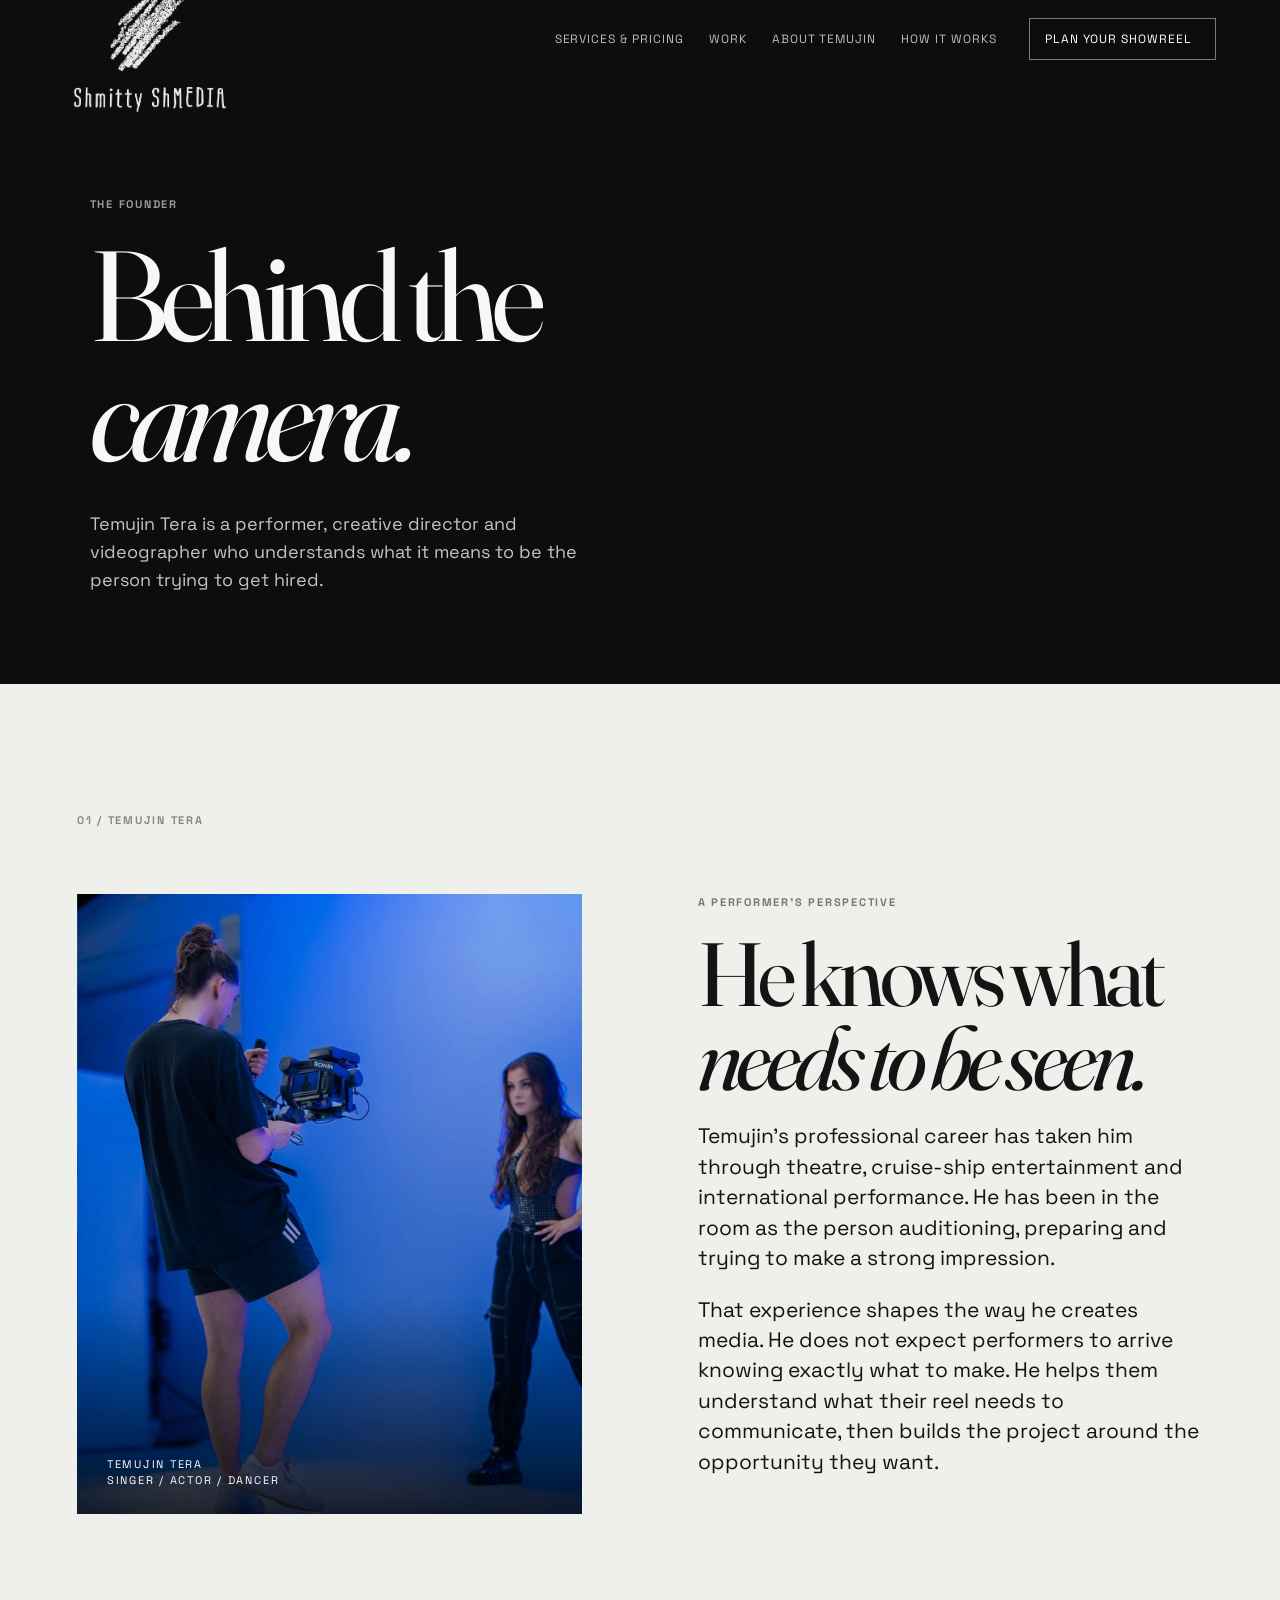
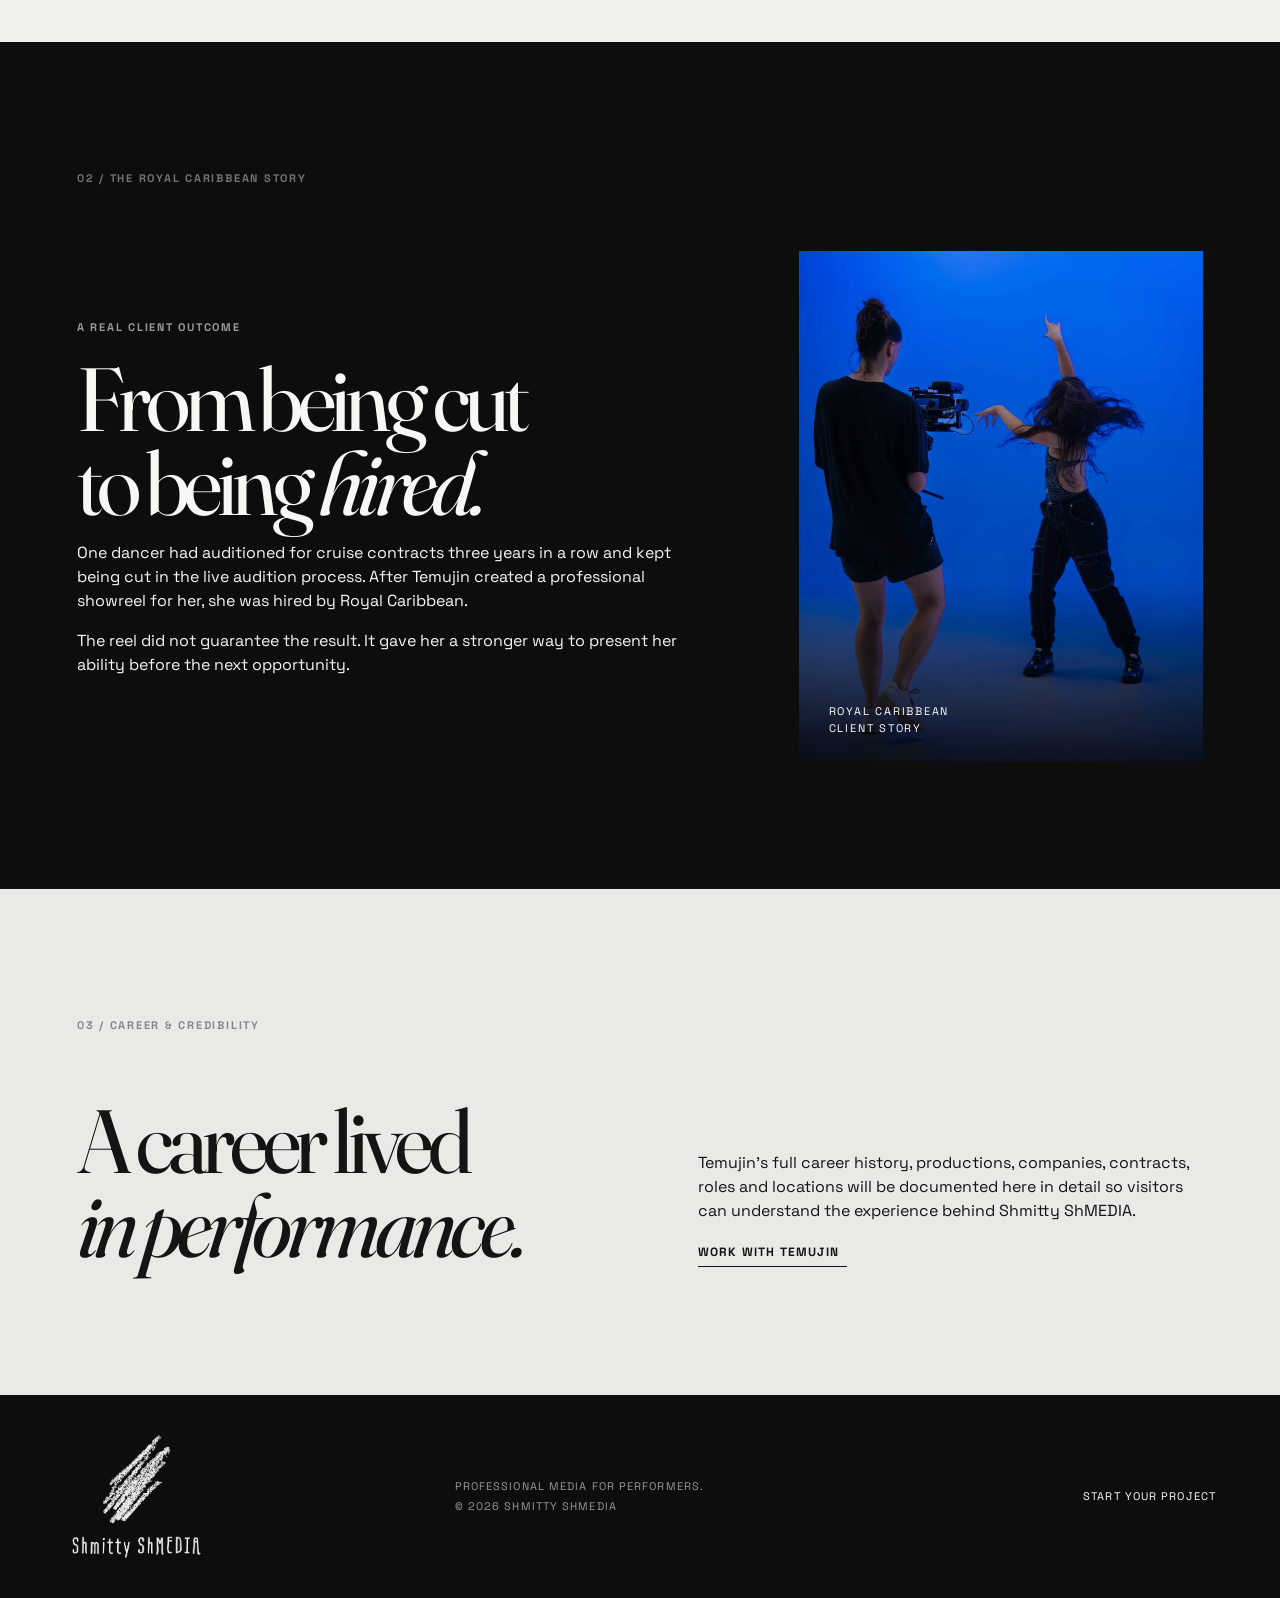
==== about.html @ 37fc0a6b "Add filming imagery and fix full logo" ====
<!doctype html><html lang="en"><head><meta charset="utf-8"><meta name="viewport" content="width=device-width, initial-scale=1"><title>About Temujin — Shmitty ShMEDIA</title><meta name="description" content="Meet Temujin Tera, performer, director and founder of Shmitty ShMEDIA."><link rel="preconnect" href="https://fonts.googleapis.com"><link rel="preconnect" href="https://fonts.gstatic.com" crossorigin><link href="https://fonts.googleapis.com/css2?family=Fraunces:opsz,wght@9..144,400;9..144,500;9..144,600&family=Space+Grotesk:wght@400;500;600;700&display=swap" rel="stylesheet"><link rel="stylesheet" href="styles.css"></head><body><header class="site-header"><a class="brand" href="index.html"><img src="assets/logo_transparent_background.png" alt="Shmitty ShMEDIA"></a><nav><a href="services.html">Services &amp; pricing</a><a href="work.html">Work</a><a href="about.html">About Temujin</a><a href="process.html">How it works</a></nav><a class="header-cta" href="enquire.html">Plan your showreel <span></span></a><button class="menu" aria-label="Open menu">☰</button></header><main><section class="page-hero dark-section"><p class="eyebrow">The founder</p><h1>Behind the<br><em>camera.</em></h1><p class="hero-dek">Temujin Tera is a performer, creative director and videographer who understands what it means to be the person trying to get hired.</p></section><section class="founder-story section"><div class="section-number">01 / TEMUJIN TERA</div><div class="story-grid"><div class="story-portrait filming-image image-two"><span>TEMUJIN TERA<br>SINGER / ACTOR / DANCER</span></div><div><p class="eyebrow">A performer’s perspective</p><h2>He knows what<br><em>needs to be seen.</em></h2><p class="large-copy">Temujin’s professional career has taken him through theatre, cruise-ship entertainment and international performance. He has been in the room as the person auditioning, preparing and trying to make a strong impression.</p><p class="large-copy">That experience shapes the way he creates media. He does not expect performers to arrive knowing exactly what to make. He helps them understand what their reel needs to communicate, then builds the project around the opportunity they want.</p></div></div></section><section class="dark-section section" id="case-study"><div class="section-number">02 / THE ROYAL CARIBBEAN STORY</div><div class="case-grid"><div><p class="eyebrow">A real client outcome</p><h2>From being cut<br>to being <em>hired.</em></h2><p>One dancer had auditioned for cruise contracts three years in a row and kept being cut in the live audition process. After Temujin created a professional showreel for her, she was hired by Royal Caribbean.</p><p>The reel did not guarantee the result. It gave her a stronger way to present her ability before the next opportunity.</p></div><div class="case-image filming-image image-one"><span>ROYAL CARIBBEAN<br>CLIENT STORY</span></div></div></section><section class="credits section"><div class="section-number">03 / CAREER &amp; CREDIBILITY</div><div class="credits-grid"><h2>A career lived<br><em>in performance.</em></h2><div><p>Temujin’s full career history, productions, companies, contracts, roles and locations will be documented here in detail so visitors can understand the experience behind Shmitty ShMEDIA.</p><a class="text-link" href="enquire.html">Work with Temujin <span></span></a></div></div></section></main><footer class="site-footer dark-section"><img src="assets/logo_transparent_background.png" alt="Shmitty ShMEDIA"><div><span>Professional media for performers.</span><span>© 2026 Shmitty ShMEDIA</span></div><a href="enquire.html">Start your project</a></footer><script src="script.js"></script></body></html>
---- styles.css ----
:root{--black:#0d0d0d;--white:#f7f7f5;--muted:#a2a2a0;--line:rgba(255,255,255,.2);--ink:#141414;--paper:#efefec;--serif:'Fraunces','Bodoni 72','Didot',Georgia,serif;--sans:'Space Grotesk','Helvetica Neue',Arial,sans-serif}*{box-sizing:border-box}html{scroll-behavior:smooth}body{margin:0;background:var(--paper);color:var(--ink);font-family:var(--sans);font-size:16px;line-height:1.5}a{color:inherit;text-decoration:none}.dark-section{background:var(--black);color:var(--white)}.section{padding:clamp(72px,10vw,150px) clamp(22px,6vw,100px);position:relative}.section-number,.eyebrow{font-size:11px;letter-spacing:.16em;text-transform:uppercase;font-weight:700}.section-number{color:#888;margin-bottom:65px}.dark-section .section-number{color:#737371}.eyebrow{color:#777;margin:0 0 22px}.dark-section .eyebrow{color:#9a9a97}h1,h2,h3{font-family:var(--serif);font-weight:400;letter-spacing:-.06em;line-height:.94;margin:0}h1{font-size:clamp(62px,9vw,148px);max-width:900px}h2{font-size:clamp(50px,7vw,108px)}h3{font-size:clamp(38px,4vw,62px)}em{font-style:italic}p{max-width:620px}.site-header{height:78px;position:absolute;z-index:10;top:0;left:0;right:0;display:flex;align-items:center;gap:32px;padding:0 clamp(22px,5vw,72px);color:#fff}.brand{display:flex;align-items:center;flex-shrink:0}.brand img{width:172px;height:auto;max-width:100%;display:block;object-fit:contain;filter:invert(1)}.site-header nav{display:flex;gap:25px;margin-left:auto}.site-header nav a,.header-cta{font-size:12px;text-transform:uppercase;letter-spacing:.08em}.site-header nav a{opacity:.72}.site-header nav a:hover{opacity:1}.header-cta{border:1px solid rgba(255,255,255,.45);padding:11px 15px}.header-cta span,.button span,.text-link span{margin-left:8px}.menu{display:none;background:none;color:#fff;border:0;font-size:22px}.hero{min-height:100vh;padding:150px clamp(22px,7vw,115px) 45px;display:grid;grid-template-columns:1.1fr .9fr;align-items:center;position:relative;overflow:hidden}.hero-copy{position:relative;z-index:2}.hero-dek{font-size:18px;line-height:1.55;color:#c3c3c0;max-width:515px;margin:35px 0}.actions{display:flex;align-items:center;gap:28px;flex-wrap:wrap}.button{display:inline-block;padding:15px 20px;text-transform:uppercase;letter-spacing:.1em;font-size:11px;font-weight:700;transition:.25s}.button:hover{transform:translateY(-2px)}.light{background:#fff;color:#111}.dark-button{background:#111;color:#fff}.outline-light{border:1px solid #858583;color:#fff}.text-link{font-size:12px;font-weight:700;text-transform:uppercase;letter-spacing:.1em;display:inline-block;border-bottom:1px solid currentColor;padding-bottom:5px}.light-link{color:#fff}.video-placeholder{position:absolute;top:50%;left:50%;transform:translate(-50%,-50%) rotate(-15deg);z-index:2;font-size:11px;letter-spacing:.16em;color:#d8d8d4;border:1px solid rgba(255,255,255,.5);padding:12px 15px;white-space:nowrap}.hero-video iframe{position:absolute;inset:0;width:100%;height:100%;border:0;object-fit:cover}.hero-video:before{content:"";position:absolute;inset:0;background:linear-gradient(120deg,rgba(0,0,0,.25),rgba(0,0,0,.05) 50%,rgba(0,0,0,.45));z-index:1;pointer-events:none}.video-caption{position:absolute;z-index:3;bottom:36px;right:38px;font-size:10px;letter-spacing:.16em;color:#fff}.hero-art{height:min(66vh,680px);margin-left:clamp(10px,5vw,90px);border:1px solid #444;position:relative;display:flex;align-items:center;justify-content:center;background:radial-gradient(circle at 50% 35%,#30302e,transparent 38%),linear-gradient(145deg,#101010,#252522)}.hero-art:after{content:'';position:absolute;inset:18px;border:1px solid rgba(255,255,255,.17)}.hero-mark{font-family:var(--serif);font-size:clamp(130px,18vw,280px);font-style:italic;letter-spacing:-.18em;transform:rotate(-15deg);color:#eaeae5;opacity:.9}.hero-mark span{font-family:var(--sans);font-size:.18em;vertical-align:middle;letter-spacing:0}.hero-art p{position:absolute;bottom:38px;left:38px;font-size:10px;line-height:1.6;letter-spacing:.18em;color:#b5b5b0}.frame-label{position:absolute;top:38px;left:38px;z-index:2;font-size:10px;letter-spacing:.16em;color:#aaa}.hero-lines{position:absolute;width:64%;height:70%;border:1px solid rgba(255,255,255,.15);transform:rotate(35deg)}.hero-foot{position:absolute;bottom:45px;left:clamp(22px,7vw,115px);right:clamp(22px,7vw,115px);display:flex;justify-content:space-between;color:#8b8b88;font-size:10px;text-transform:uppercase;letter-spacing:.16em}.statement-grid,.standard-grid,.founder-grid,.case-grid,.other-grid,.process-grid{display:grid;grid-template-columns:1.2fr .8fr;gap:clamp(40px,9vw,150px);align-items:end}.large-copy{font-size:21px;line-height:1.45;max-width:520px}.statement .text-link{margin-top:25px}.standard-grid{align-items:start}.standard h2{margin-bottom:50px}.standard-list{border-top:1px solid var(--line)}.standard-list div{display:flex;gap:28px;padding:21px 0;border-bottom:1px solid var(--line)}.standard-list strong{font-size:11px;color:#8f8f8b}.standard-list span{font-size:16px;color:#d2d2ce}.standard .button{margin-top:70px}.result-card{display:grid;grid-template-columns:1.15fr .85fr;align-items:center;gap:clamp(30px,7vw,100px)}.result-poster,.case-image,.founder-portrait{min-height:500px;background:linear-gradient(145deg,#c3c3bd,#353532 42%,#111);position:relative;overflow:hidden}.result-poster .video-placeholder{position:absolute;top:50%;left:50%;transform:translate(-50%,-50%);z-index:2;font-size:11px;letter-spacing:.16em;color:#fff;border:1px solid rgba(255,255,255,.7);padding:12px 15px;white-space:nowrap}.result-poster:after,.case-image:after,.founder-portrait:after{content:'';position:absolute;inset:0;background:linear-gradient(transparent 65%,rgba(0,0,0,.72))}.result-poster span,.case-image span,.founder-portrait span{position:absolute;z-index:1;left:30px;bottom:25px;color:#fff;font-size:11px;letter-spacing:.16em;line-height:1.5}.result-poster b{position:absolute;z-index:1;top:25px;right:30px;color:#fff;font-size:10px;letter-spacing:.16em}.result-copy p:not(.eyebrow),.case p,.other p{font-size:18px;color:#555;max-width:470px;margin:30px 0}.offers-head{display:grid;grid-template-columns:1fr 1fr;gap:40px;margin-bottom:55px}.offers-head p{font-size:18px;color:#5d5d59;max-width:440px}.offer-grid{display:grid;grid-template-columns:1fr 1fr;gap:20px}.offer-card{min-height:390px;padding:36px;background:#fff;display:flex;flex-direction:column;justify-content:space-between}.offer-card.featured{background:#111;color:#fff}.featured .eyebrow{color:#aaa}.offer-card p:not(.eyebrow){color:#5d5d59;max-width:390px}.featured p:not(.eyebrow){color:#c9c9c5}.center-cta{text-align:center;margin-top:45px}.case-grid{align-items:center}.case-image{min-height:510px;background:linear-gradient(155deg,#8c8c86,#20201e 55%,#090909)}.case h2,.founder h2{margin-bottom:24px}.case p{color:#c6c6c2}.founder-grid{align-items:center}.founder-portrait{min-height:560px;background:linear-gradient(140deg,#d0d0ca,#51514d 45%,#121212)}.other-grid{align-items:center}.other h2{font-size:clamp(52px,7vw,105px)}.other p{color:#c6c6c2}.process-strip{background:#e5e5e1}.steps{display:grid;grid-template-columns:1fr 1fr;border-top:1px solid #aaa}.steps div{padding:22px 0;border-bottom:1px solid #aaa;display:flex;gap:22px}.steps b{font-size:11px;color:#777}.steps span{font-family:var(--serif);font-size:23px}.final-cta{text-align:center}.final-cta h2{margin:22px auto 44px}.final-cta .text-link{display:block;width:max-content;margin:25px auto 0}.site-footer{padding:32px clamp(22px,5vw,72px);display:grid;grid-template-columns:1fr 1fr 1fr;align-items:center;gap:20px}.site-footer img{width:145px;height:auto;max-width:100%;object-fit:contain;filter:invert(1)}.site-footer div{display:flex;flex-direction:column;gap:3px;color:#999;font-size:11px;text-transform:uppercase;letter-spacing:.1em}.site-footer>a{text-align:right;color:#fff;text-transform:uppercase;font-size:11px;letter-spacing:.1em}
@media(max-width:850px){.site-header nav,.header-cta{display:none}.menu{display:block;margin-left:auto}.hero{grid-template-columns:1fr;padding-top:135px}.hero-art{height:370px;margin:70px 0 40px}.hero-foot{bottom:20px}.statement-grid,.standard-grid,.founder-grid,.case-grid,.other-grid,.process-grid,.result-card{grid-template-columns:1fr;gap:45px}.offers-head{grid-template-columns:1fr}.offer-grid{grid-template-columns:1fr}.result-poster,.case-image,.founder-portrait{min-height:380px}.site-footer{grid-template-columns:1fr}.site-footer>a{text-align:left}.site-footer div{order:3}.section-number{margin-bottom:42px}.large-copy{font-size:18px}}
.page-hero{min-height:76vh;padding:170px clamp(22px,7vw,115px) 90px;display:flex;flex-direction:column;justify-content:flex-end}.page-hero h1{font-size:clamp(68px,10vw,160px)}.page-hero .hero-dek{margin:35px 0 0}.pricing{background:#e9e9e5}.price-card{padding:clamp(28px,5vw,70px);background:#fff;margin-bottom:22px;display:grid;grid-template-columns:1fr .8fr;gap:60px;align-items:end}.price-card h2{font-size:clamp(42px,5.4vw,84px);margin-bottom:22px}.price-card p:not(.eyebrow){font-size:18px;color:#555;max-width:530px}.price-card ul{padding:0;margin:35px 0 0;list-style:none;border-top:1px solid #bbb}.price-card li{padding:14px 0;border-bottom:1px solid #bbb;font-size:15px}.price-card li:before{content:'+';margin-right:14px;color:#888}.price-card.dark-section p:not(.eyebrow),.price-card.dark-section li{color:#d3d3cf}.price-card.dark-section ul{border-color:#444}.price-card.dark-section li{border-color:#444}.other-services{background:#111}.service-list{border-top:1px solid var(--line)}.service-list>div{display:grid;grid-template-columns:40px 1fr;gap:16px;padding:20px 0;border-bottom:1px solid var(--line)}.service-list b{color:#888;font-size:11px}.service-list span{font-family:var(--serif);font-size:27px}.service-list small{grid-column:2;color:#aaa;font-size:14px}.other-services>.button{margin-top:60px}.notes{background:#e9e9e5}.notes-grid,.story-grid,.credits-grid,.enquiry-grid{display:grid;grid-template-columns:1fr 1fr;gap:clamp(40px,9vw,150px);align-items:start}.faq-list{border-top:1px solid #aaa}.faq-list details{padding:20px 0;border-bottom:1px solid #aaa}.faq-list summary{font-family:var(--serif);font-size:24px;cursor:pointer}.faq-list p{color:#555;margin-bottom:0}.story-portrait{min-height:620px;background:linear-gradient(145deg,#c7c7c1,#373733 55%,#111);position:relative}.story-portrait:after{content:'';position:absolute;inset:0;background:linear-gradient(transparent 65%,rgba(0,0,0,.7))}.story-portrait span{position:absolute;bottom:25px;left:30px;z-index:1;color:white;font-size:11px;letter-spacing:.16em;line-height:1.5}.credits{background:#e9e9e5}.credits-grid{align-items:end}.gallery{display:grid;grid-template-columns:1.2fr .8fr;gap:20px;margin-bottom:45px}.gallery-card{min-height:390px;background:linear-gradient(145deg,#b0b0aa,#292926 58%,#111);color:#fff;padding:28px;display:flex;flex-direction:column;justify-content:space-between}.gallery-card.tall{min-height:580px;grid-row:span 2}.gallery-card div{display:flex;justify-content:space-between;font-size:10px;letter-spacing:.16em}.gallery-card h3{font-size:42px}.gallery-card small{font-size:11px;text-transform:uppercase;letter-spacing:.12em;color:#bbb}.big-steps{display:grid;grid-template-columns:1fr 1fr;gap:0 80px;margin-bottom:65px}.big-steps>div{padding:30px 0;border-top:1px solid #aaa}.big-steps b{font-size:11px;color:#777}.big-steps h2{font-size:42px;margin:24px 0}.big-steps p{color:#555;font-size:17px}.enquiry{background:#e9e9e5}.enquiry form{background:#fff;padding:clamp(25px,5vw,65px);display:flex;flex-direction:column;gap:20px}.enquiry label{font-size:11px;text-transform:uppercase;letter-spacing:.12em;font-weight:700}.enquiry input,.enquiry select,.enquiry textarea{display:block;width:100%;margin-top:9px;padding:14px 0;border:0;border-bottom:1px solid #999;background:transparent;font:16px var(--sans);color:#111}.enquiry textarea{resize:vertical}.form-two{display:grid;grid-template-columns:1fr 1fr;gap:22px}.success h2{font-size:76px;margin:20px 0}.success p:not(.eyebrow){font-size:18px;color:#555}
@media(max-width:850px){.page-hero{min-height:72vh;padding-top:145px}.price-card,.notes-grid,.story-grid,.credits-grid,.enquiry-grid{grid-template-columns:1fr;gap:40px}.gallery{grid-template-columns:1fr}.gallery-card.tall{min-height:420px;grid-row:auto}.big-steps{grid-template-columns:1fr;gap:0}.form-two{grid-template-columns:1fr}.service-list span{font-size:23px}}

.filming-image{background-size:cover;background-position:center}.image-one{background-image:linear-gradient(180deg,rgba(0,0,0,.05),rgba(0,0,0,.35)),url('assets/temujin-filming-01.jpg')}.image-two{background-image:linear-gradient(180deg,rgba(0,0,0,.05),rgba(0,0,0,.35)),url('assets/temujin-filming-02.jpg')}.image-three{background-image:linear-gradient(180deg,rgba(0,0,0,.05),rgba(0,0,0,.35)),url('assets/temujin-filming-03.jpg')}
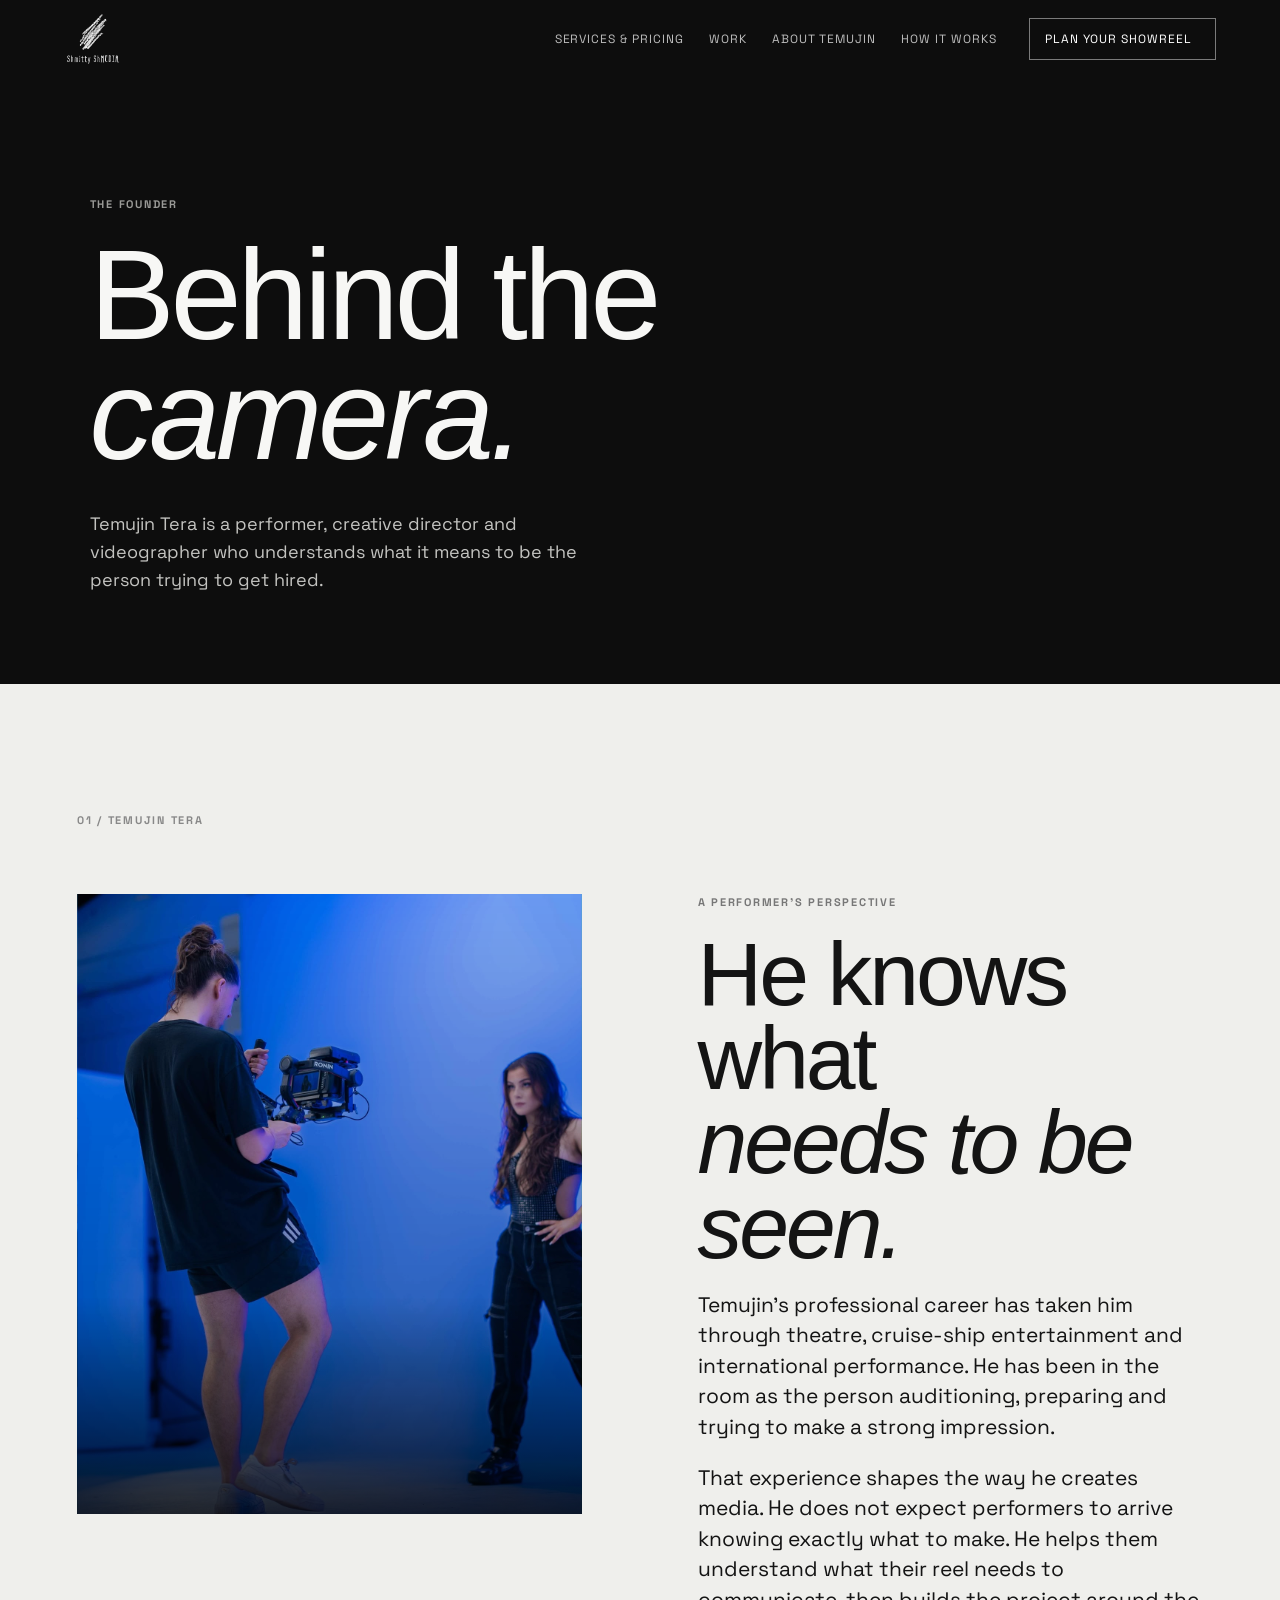
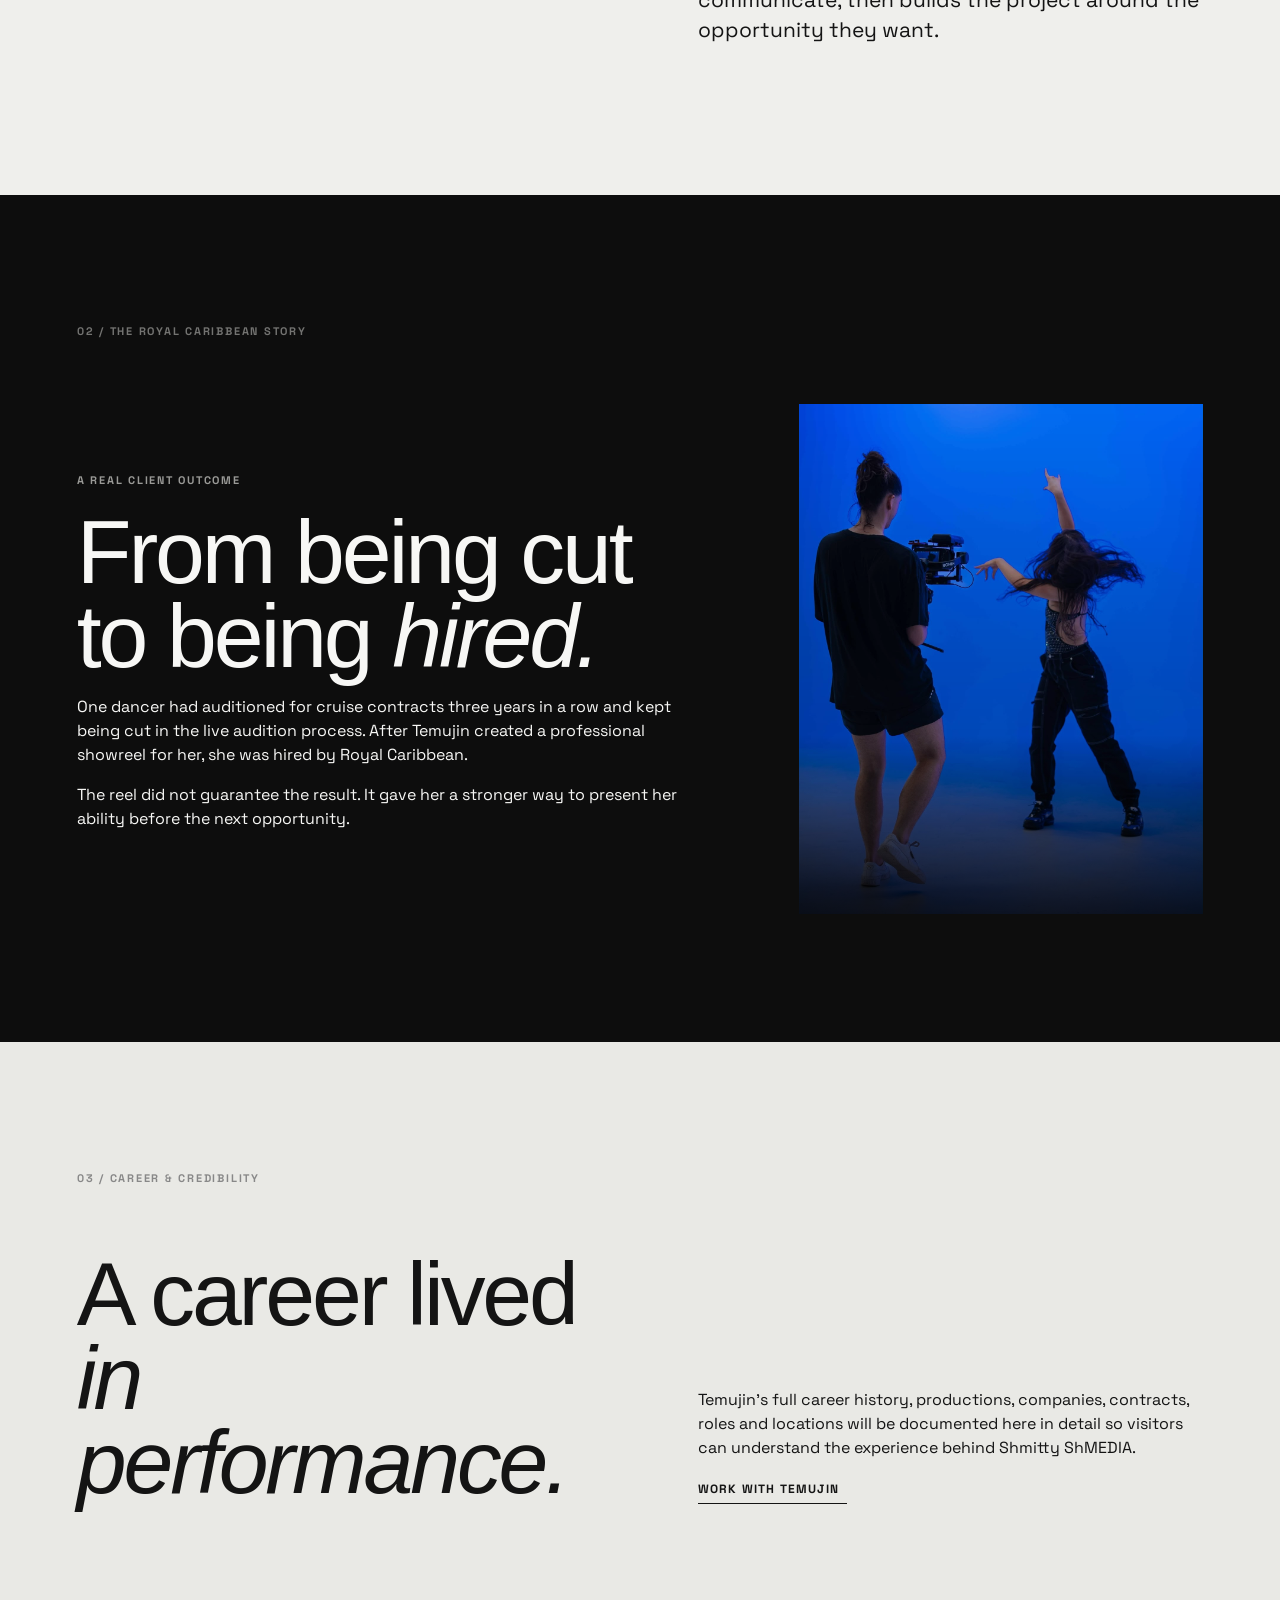
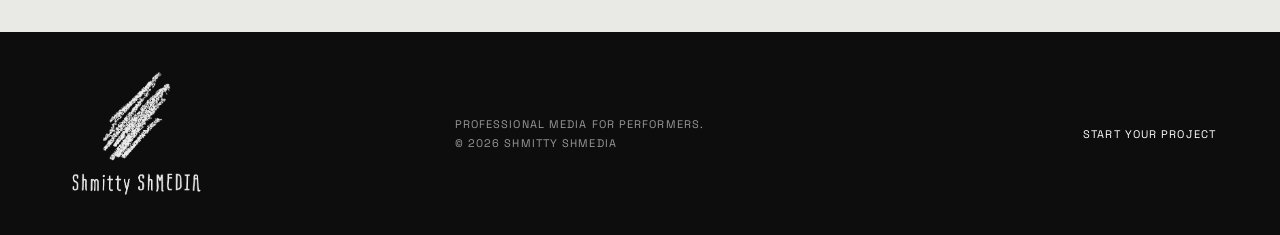
==== commit 0dc10227: "Refine display font, captions and logo fit" ====
--- a/about.html
+++ b/about.html
@@ -1 +1 @@
-<!doctype html><html lang="en"><head><meta charset="utf-8"><meta name="viewport" content="width=device-width, initial-scale=1"><title>About Temujin — Shmitty ShMEDIA</title><meta name="description" content="Meet Temujin Tera, performer, director and founder of Shmitty ShMEDIA."><link rel="preconnect" href="https://fonts.googleapis.com"><link rel="preconnect" href="https://fonts.gstatic.com" crossorigin><link href="https://fonts.googleapis.com/css2?family=Fraunces:opsz,wght@9..144,400;9..144,500;9..144,600&family=Space+Grotesk:wght@400;500;600;700&display=swap" rel="stylesheet"><link rel="stylesheet" href="styles.css"></head><body><header class="site-header"><a class="brand" href="index.html"><img src="assets/logo_transparent_background.png" alt="Shmitty ShMEDIA"></a><nav><a href="services.html">Services &amp; pricing</a><a href="work.html">Work</a><a href="about.html">About Temujin</a><a href="process.html">How it works</a></nav><a class="header-cta" href="enquire.html">Plan your showreel <span></span></a><button class="menu" aria-label="Open menu">☰</button></header><main><section class="page-hero dark-section"><p class="eyebrow">The founder</p><h1>Behind the<br><em>camera.</em></h1><p class="hero-dek">Temujin Tera is a performer, creative director and videographer who understands what it means to be the person trying to get hired.</p></section><section class="founder-story section"><div class="section-number">01 / TEMUJIN TERA</div><div class="story-grid"><div class="story-portrait filming-image image-two"><span>TEMUJIN TERA<br>SINGER / ACTOR / DANCER</span></div><div><p class="eyebrow">A performer’s perspective</p><h2>He knows what<br><em>needs to be seen.</em></h2><p class="large-copy">Temujin’s professional career has taken him through theatre, cruise-ship entertainment and international performance. He has been in the room as the person auditioning, preparing and trying to make a strong impression.</p><p class="large-copy">That experience shapes the way he creates media. He does not expect performers to arrive knowing exactly what to make. He helps them understand what their reel needs to communicate, then builds the project around the opportunity they want.</p></div></div></section><section class="dark-section section" id="case-study"><div class="section-number">02 / THE ROYAL CARIBBEAN STORY</div><div class="case-grid"><div><p class="eyebrow">A real client outcome</p><h2>From being cut<br>to being <em>hired.</em></h2><p>One dancer had auditioned for cruise contracts three years in a row and kept being cut in the live audition process. After Temujin created a professional showreel for her, she was hired by Royal Caribbean.</p><p>The reel did not guarantee the result. It gave her a stronger way to present her ability before the next opportunity.</p></div><div class="case-image filming-image image-one"><span>ROYAL CARIBBEAN<br>CLIENT STORY</span></div></div></section><section class="credits section"><div class="section-number">03 / CAREER &amp; CREDIBILITY</div><div class="credits-grid"><h2>A career lived<br><em>in performance.</em></h2><div><p>Temujin’s full career history, productions, companies, contracts, roles and locations will be documented here in detail so visitors can understand the experience behind Shmitty ShMEDIA.</p><a class="text-link" href="enquire.html">Work with Temujin <span></span></a></div></div></section></main><footer class="site-footer dark-section"><img src="assets/logo_transparent_background.png" alt="Shmitty ShMEDIA"><div><span>Professional media for performers.</span><span>© 2026 Shmitty ShMEDIA</span></div><a href="enquire.html">Start your project</a></footer><script src="script.js"></script></body></html>
+<!doctype html><html lang="en"><head><meta charset="utf-8"><meta name="viewport" content="width=device-width, initial-scale=1"><title>About Temujin — Shmitty ShMEDIA</title><meta name="description" content="Meet Temujin Tera, performer, director and founder of Shmitty ShMEDIA."><link rel="preconnect" href="https://fonts.googleapis.com"><link rel="preconnect" href="https://fonts.gstatic.com" crossorigin><link href="https://fonts.googleapis.com/css2?family=Fraunces:opsz,wght@9..144,400;9..144,500;9..144,600&family=Space+Grotesk:wght@400;500;600;700&display=swap" rel="stylesheet"><link rel="stylesheet" href="styles.css"></head><body><header class="site-header"><a class="brand" href="index.html"><img src="assets/logo_transparent_background.png" alt="Shmitty ShMEDIA"></a><nav><a href="services.html">Services &amp; pricing</a><a href="work.html">Work</a><a href="about.html">About Temujin</a><a href="process.html">How it works</a></nav><a class="header-cta" href="enquire.html">Plan your showreel <span></span></a><button class="menu" aria-label="Open menu">☰</button></header><main><section class="page-hero dark-section"><p class="eyebrow">The founder</p><h1>Behind the<br><em>camera.</em></h1><p class="hero-dek">Temujin Tera is a performer, creative director and videographer who understands what it means to be the person trying to get hired.</p></section><section class="founder-story section"><div class="section-number">01 / TEMUJIN TERA</div><div class="story-grid"><div class="story-portrait filming-image image-two"></div><div><p class="eyebrow">A performer’s perspective</p><h2>He knows what<br><em>needs to be seen.</em></h2><p class="large-copy">Temujin’s professional career has taken him through theatre, cruise-ship entertainment and international performance. He has been in the room as the person auditioning, preparing and trying to make a strong impression.</p><p class="large-copy">That experience shapes the way he creates media. He does not expect performers to arrive knowing exactly what to make. He helps them understand what their reel needs to communicate, then builds the project around the opportunity they want.</p></div></div></section><section class="dark-section section" id="case-study"><div class="section-number">02 / THE ROYAL CARIBBEAN STORY</div><div class="case-grid"><div><p class="eyebrow">A real client outcome</p><h2>From being cut<br>to being <em>hired.</em></h2><p>One dancer had auditioned for cruise contracts three years in a row and kept being cut in the live audition process. After Temujin created a professional showreel for her, she was hired by Royal Caribbean.</p><p>The reel did not guarantee the result. It gave her a stronger way to present her ability before the next opportunity.</p></div><div class="case-image filming-image image-one"></div></div></section><section class="credits section"><div class="section-number">03 / CAREER &amp; CREDIBILITY</div><div class="credits-grid"><h2>A career lived<br><em>in performance.</em></h2><div><p>Temujin’s full career history, productions, companies, contracts, roles and locations will be documented here in detail so visitors can understand the experience behind Shmitty ShMEDIA.</p><a class="text-link" href="enquire.html">Work with Temujin <span></span></a></div></div></section></main><footer class="site-footer dark-section"><img src="assets/logo_transparent_background.png" alt="Shmitty ShMEDIA"><div><span>Professional media for performers.</span><span>© 2026 Shmitty ShMEDIA</span></div><a href="enquire.html">Start your project</a></footer><script src="script.js"></script></body></html>
--- a/styles.css
+++ b/styles.css
@@ -1,6 +1,8 @@
-:root{--black:#0d0d0d;--white:#f7f7f5;--muted:#a2a2a0;--line:rgba(255,255,255,.2);--ink:#141414;--paper:#efefec;--serif:'Fraunces','Bodoni 72','Didot',Georgia,serif;--sans:'Space Grotesk','Helvetica Neue',Arial,sans-serif}*{box-sizing:border-box}html{scroll-behavior:smooth}body{margin:0;background:var(--paper);color:var(--ink);font-family:var(--sans);font-size:16px;line-height:1.5}a{color:inherit;text-decoration:none}.dark-section{background:var(--black);color:var(--white)}.section{padding:clamp(72px,10vw,150px) clamp(22px,6vw,100px);position:relative}.section-number,.eyebrow{font-size:11px;letter-spacing:.16em;text-transform:uppercase;font-weight:700}.section-number{color:#888;margin-bottom:65px}.dark-section .section-number{color:#737371}.eyebrow{color:#777;margin:0 0 22px}.dark-section .eyebrow{color:#9a9a97}h1,h2,h3{font-family:var(--serif);font-weight:400;letter-spacing:-.06em;line-height:.94;margin:0}h1{font-size:clamp(62px,9vw,148px);max-width:900px}h2{font-size:clamp(50px,7vw,108px)}h3{font-size:clamp(38px,4vw,62px)}em{font-style:italic}p{max-width:620px}.site-header{height:78px;position:absolute;z-index:10;top:0;left:0;right:0;display:flex;align-items:center;gap:32px;padding:0 clamp(22px,5vw,72px);color:#fff}.brand{display:flex;align-items:center;flex-shrink:0}.brand img{width:172px;height:auto;max-width:100%;display:block;object-fit:contain;filter:invert(1)}.site-header nav{display:flex;gap:25px;margin-left:auto}.site-header nav a,.header-cta{font-size:12px;text-transform:uppercase;letter-spacing:.08em}.site-header nav a{opacity:.72}.site-header nav a:hover{opacity:1}.header-cta{border:1px solid rgba(255,255,255,.45);padding:11px 15px}.header-cta span,.button span,.text-link span{margin-left:8px}.menu{display:none;background:none;color:#fff;border:0;font-size:22px}.hero{min-height:100vh;padding:150px clamp(22px,7vw,115px) 45px;display:grid;grid-template-columns:1.1fr .9fr;align-items:center;position:relative;overflow:hidden}.hero-copy{position:relative;z-index:2}.hero-dek{font-size:18px;line-height:1.55;color:#c3c3c0;max-width:515px;margin:35px 0}.actions{display:flex;align-items:center;gap:28px;flex-wrap:wrap}.button{display:inline-block;padding:15px 20px;text-transform:uppercase;letter-spacing:.1em;font-size:11px;font-weight:700;transition:.25s}.button:hover{transform:translateY(-2px)}.light{background:#fff;color:#111}.dark-button{background:#111;color:#fff}.outline-light{border:1px solid #858583;color:#fff}.text-link{font-size:12px;font-weight:700;text-transform:uppercase;letter-spacing:.1em;display:inline-block;border-bottom:1px solid currentColor;padding-bottom:5px}.light-link{color:#fff}.video-placeholder{position:absolute;top:50%;left:50%;transform:translate(-50%,-50%) rotate(-15deg);z-index:2;font-size:11px;letter-spacing:.16em;color:#d8d8d4;border:1px solid rgba(255,255,255,.5);padding:12px 15px;white-space:nowrap}.hero-video iframe{position:absolute;inset:0;width:100%;height:100%;border:0;object-fit:cover}.hero-video:before{content:"";position:absolute;inset:0;background:linear-gradient(120deg,rgba(0,0,0,.25),rgba(0,0,0,.05) 50%,rgba(0,0,0,.45));z-index:1;pointer-events:none}.video-caption{position:absolute;z-index:3;bottom:36px;right:38px;font-size:10px;letter-spacing:.16em;color:#fff}.hero-art{height:min(66vh,680px);margin-left:clamp(10px,5vw,90px);border:1px solid #444;position:relative;display:flex;align-items:center;justify-content:center;background:radial-gradient(circle at 50% 35%,#30302e,transparent 38%),linear-gradient(145deg,#101010,#252522)}.hero-art:after{content:'';position:absolute;inset:18px;border:1px solid rgba(255,255,255,.17)}.hero-mark{font-family:var(--serif);font-size:clamp(130px,18vw,280px);font-style:italic;letter-spacing:-.18em;transform:rotate(-15deg);color:#eaeae5;opacity:.9}.hero-mark span{font-family:var(--sans);font-size:.18em;vertical-align:middle;letter-spacing:0}.hero-art p{position:absolute;bottom:38px;left:38px;font-size:10px;line-height:1.6;letter-spacing:.18em;color:#b5b5b0}.frame-label{position:absolute;top:38px;left:38px;z-index:2;font-size:10px;letter-spacing:.16em;color:#aaa}.hero-lines{position:absolute;width:64%;height:70%;border:1px solid rgba(255,255,255,.15);transform:rotate(35deg)}.hero-foot{position:absolute;bottom:45px;left:clamp(22px,7vw,115px);right:clamp(22px,7vw,115px);display:flex;justify-content:space-between;color:#8b8b88;font-size:10px;text-transform:uppercase;letter-spacing:.16em}.statement-grid,.standard-grid,.founder-grid,.case-grid,.other-grid,.process-grid{display:grid;grid-template-columns:1.2fr .8fr;gap:clamp(40px,9vw,150px);align-items:end}.large-copy{font-size:21px;line-height:1.45;max-width:520px}.statement .text-link{margin-top:25px}.standard-grid{align-items:start}.standard h2{margin-bottom:50px}.standard-list{border-top:1px solid var(--line)}.standard-list div{display:flex;gap:28px;padding:21px 0;border-bottom:1px solid var(--line)}.standard-list strong{font-size:11px;color:#8f8f8b}.standard-list span{font-size:16px;color:#d2d2ce}.standard .button{margin-top:70px}.result-card{display:grid;grid-template-columns:1.15fr .85fr;align-items:center;gap:clamp(30px,7vw,100px)}.result-poster,.case-image,.founder-portrait{min-height:500px;background:linear-gradient(145deg,#c3c3bd,#353532 42%,#111);position:relative;overflow:hidden}.result-poster .video-placeholder{position:absolute;top:50%;left:50%;transform:translate(-50%,-50%);z-index:2;font-size:11px;letter-spacing:.16em;color:#fff;border:1px solid rgba(255,255,255,.7);padding:12px 15px;white-space:nowrap}.result-poster:after,.case-image:after,.founder-portrait:after{content:'';position:absolute;inset:0;background:linear-gradient(transparent 65%,rgba(0,0,0,.72))}.result-poster span,.case-image span,.founder-portrait span{position:absolute;z-index:1;left:30px;bottom:25px;color:#fff;font-size:11px;letter-spacing:.16em;line-height:1.5}.result-poster b{position:absolute;z-index:1;top:25px;right:30px;color:#fff;font-size:10px;letter-spacing:.16em}.result-copy p:not(.eyebrow),.case p,.other p{font-size:18px;color:#555;max-width:470px;margin:30px 0}.offers-head{display:grid;grid-template-columns:1fr 1fr;gap:40px;margin-bottom:55px}.offers-head p{font-size:18px;color:#5d5d59;max-width:440px}.offer-grid{display:grid;grid-template-columns:1fr 1fr;gap:20px}.offer-card{min-height:390px;padding:36px;background:#fff;display:flex;flex-direction:column;justify-content:space-between}.offer-card.featured{background:#111;color:#fff}.featured .eyebrow{color:#aaa}.offer-card p:not(.eyebrow){color:#5d5d59;max-width:390px}.featured p:not(.eyebrow){color:#c9c9c5}.center-cta{text-align:center;margin-top:45px}.case-grid{align-items:center}.case-image{min-height:510px;background:linear-gradient(155deg,#8c8c86,#20201e 55%,#090909)}.case h2,.founder h2{margin-bottom:24px}.case p{color:#c6c6c2}.founder-grid{align-items:center}.founder-portrait{min-height:560px;background:linear-gradient(140deg,#d0d0ca,#51514d 45%,#121212)}.other-grid{align-items:center}.other h2{font-size:clamp(52px,7vw,105px)}.other p{color:#c6c6c2}.process-strip{background:#e5e5e1}.steps{display:grid;grid-template-columns:1fr 1fr;border-top:1px solid #aaa}.steps div{padding:22px 0;border-bottom:1px solid #aaa;display:flex;gap:22px}.steps b{font-size:11px;color:#777}.steps span{font-family:var(--serif);font-size:23px}.final-cta{text-align:center}.final-cta h2{margin:22px auto 44px}.final-cta .text-link{display:block;width:max-content;margin:25px auto 0}.site-footer{padding:32px clamp(22px,5vw,72px);display:grid;grid-template-columns:1fr 1fr 1fr;align-items:center;gap:20px}.site-footer img{width:145px;height:auto;max-width:100%;object-fit:contain;filter:invert(1)}.site-footer div{display:flex;flex-direction:column;gap:3px;color:#999;font-size:11px;text-transform:uppercase;letter-spacing:.1em}.site-footer>a{text-align:right;color:#fff;text-transform:uppercase;font-size:11px;letter-spacing:.1em}
+:root{--display:'Titan One','Arial Rounded MT Bold',sans-serif;--black:#0d0d0d;--white:#f7f7f5;--muted:#a2a2a0;--line:rgba(255,255,255,.2);--ink:#141414;--paper:#efefec;--serif:'Fraunces','Bodoni 72','Didot',Georgia,serif;--sans:'Space Grotesk','Helvetica Neue',Arial,sans-serif}*{box-sizing:border-box}html{scroll-behavior:smooth}body{margin:0;background:var(--paper);color:var(--ink);font-family:var(--sans);font-size:16px;line-height:1.5}a{color:inherit;text-decoration:none}.dark-section{background:var(--black);color:var(--white)}.section{padding:clamp(72px,10vw,150px) clamp(22px,6vw,100px);position:relative}.section-number,.eyebrow{font-size:11px;letter-spacing:.16em;text-transform:uppercase;font-weight:700}.section-number{color:#888;margin-bottom:65px}.dark-section .section-number{color:#737371}.eyebrow{color:#777;margin:0 0 22px}.dark-section .eyebrow{color:#9a9a97}h1,h2,h3{font-family:var(--display);font-weight:400;letter-spacing:-.035em;line-height:.94;margin:0}h1{font-size:clamp(62px,9vw,148px);max-width:900px}h2{font-size:clamp(50px,7vw,108px)}h3{font-size:clamp(38px,4vw,62px)}em{font-style:italic}p{max-width:620px}.site-header{height:78px;position:absolute;z-index:10;top:0;left:0;right:0;display:flex;align-items:center;gap:32px;padding:0 clamp(22px,5vw,72px);color:#fff}.brand{height:56px;display:flex;align-items:center;flex-shrink:0;overflow:visible}.brand img{height:56px;width:auto;max-width:220px;display:block;object-fit:contain;filter:invert(1)}.site-header nav{display:flex;gap:25px;margin-left:auto}.site-header nav a,.header-cta{font-size:12px;text-transform:uppercase;letter-spacing:.08em}.site-header nav a{opacity:.72}.site-header nav a:hover{opacity:1}.header-cta{border:1px solid rgba(255,255,255,.45);padding:11px 15px}.header-cta span,.button span,.text-link span{margin-left:8px}.menu{display:none;background:none;color:#fff;border:0;font-size:22px}.hero{min-height:100vh;padding:150px clamp(22px,7vw,115px) 45px;display:grid;grid-template-columns:1.1fr .9fr;align-items:center;position:relative;overflow:hidden}.hero-copy{position:relative;z-index:2}.hero-dek{font-size:18px;line-height:1.55;color:#c3c3c0;max-width:515px;margin:35px 0}.actions{display:flex;align-items:center;gap:28px;flex-wrap:wrap}.button{display:inline-block;padding:15px 20px;text-transform:uppercase;letter-spacing:.1em;font-size:11px;font-weight:700;transition:.25s}.button:hover{transform:translateY(-2px)}.light{background:#fff;color:#111}.dark-button{background:#111;color:#fff}.outline-light{border:1px solid #858583;color:#fff}.text-link{font-size:12px;font-weight:700;text-transform:uppercase;letter-spacing:.1em;display:inline-block;border-bottom:1px solid currentColor;padding-bottom:5px}.light-link{color:#fff}.video-placeholder{position:absolute;top:50%;left:50%;transform:translate(-50%,-50%) rotate(-15deg);z-index:2;font-size:11px;letter-spacing:.16em;color:#d8d8d4;border:1px solid rgba(255,255,255,.5);padding:12px 15px;white-space:nowrap}.hero-video iframe{position:absolute;inset:0;width:100%;height:100%;border:0;object-fit:cover}.hero-video:before{content:"";position:absolute;inset:0;background:linear-gradient(120deg,rgba(0,0,0,.25),rgba(0,0,0,.05) 50%,rgba(0,0,0,.45));z-index:1;pointer-events:none}.video-caption{position:absolute;z-index:3;bottom:36px;right:38px;font-size:10px;letter-spacing:.16em;color:#fff}.hero-art{height:min(66vh,680px);margin-left:clamp(10px,5vw,90px);border:1px solid #444;position:relative;display:flex;align-items:center;justify-content:center;background:radial-gradient(circle at 50% 35%,#30302e,transparent 38%),linear-gradient(145deg,#101010,#252522)}.hero-art:after{content:'';position:absolute;inset:18px;border:1px solid rgba(255,255,255,.17)}.hero-mark{font-family:var(--serif);font-size:clamp(130px,18vw,280px);font-style:italic;letter-spacing:-.18em;transform:rotate(-15deg);color:#eaeae5;opacity:.9}.hero-mark span{font-family:var(--sans);font-size:.18em;vertical-align:middle;letter-spacing:0}.hero-art p{position:absolute;bottom:38px;left:38px;font-size:10px;line-height:1.6;letter-spacing:.18em;color:#b5b5b0}.frame-label{position:absolute;top:38px;left:38px;z-index:2;font-size:10px;letter-spacing:.16em;color:#aaa}.hero-lines{position:absolute;width:64%;height:70%;border:1px solid rgba(255,255,255,.15);transform:rotate(35deg)}.hero-foot{position:absolute;bottom:45px;left:clamp(22px,7vw,115px);right:clamp(22px,7vw,115px);display:flex;justify-content:space-between;color:#8b8b88;font-size:10px;text-transform:uppercase;letter-spacing:.16em}.statement-grid,.standard-grid,.founder-grid,.case-grid,.other-grid,.process-grid{display:grid;grid-template-columns:1.2fr .8fr;gap:clamp(40px,9vw,150px);align-items:end}.large-copy{font-size:21px;line-height:1.45;max-width:520px}.statement .text-link{margin-top:25px}.standard-grid{align-items:start}.standard h2{margin-bottom:50px}.standard-list{border-top:1px solid var(--line)}.standard-list div{display:flex;gap:28px;padding:21px 0;border-bottom:1px solid var(--line)}.standard-list strong{font-size:11px;color:#8f8f8b}.standard-list span{font-size:16px;color:#d2d2ce}.standard .button{margin-top:70px}.result-card{display:grid;grid-template-columns:1.15fr .85fr;align-items:center;gap:clamp(30px,7vw,100px)}.result-poster,.case-image,.founder-portrait{min-height:500px;background:linear-gradient(145deg,#c3c3bd,#353532 42%,#111);position:relative;overflow:hidden}.result-poster .video-placeholder{position:absolute;top:50%;left:50%;transform:translate(-50%,-50%);z-index:2;font-size:11px;letter-spacing:.16em;color:#fff;border:1px solid rgba(255,255,255,.7);padding:12px 15px;white-space:nowrap}.result-poster:after,.case-image:after,.founder-portrait:after{content:'';position:absolute;inset:0;background:linear-gradient(transparent 65%,rgba(0,0,0,.72))}.result-poster span,.case-image span,.founder-portrait span{position:absolute;z-index:1;left:30px;bottom:25px;color:#fff;font-size:11px;letter-spacing:.16em;line-height:1.5}.result-poster b{position:absolute;z-index:1;top:25px;right:30px;color:#fff;font-size:10px;letter-spacing:.16em}.result-copy p:not(.eyebrow),.case p,.other p{font-size:18px;color:#555;max-width:470px;margin:30px 0}.offers-head{display:grid;grid-template-columns:1fr 1fr;gap:40px;margin-bottom:55px}.offers-head p{font-size:18px;color:#5d5d59;max-width:440px}.offer-grid{display:grid;grid-template-columns:1fr 1fr;gap:20px}.offer-card{min-height:390px;padding:36px;background:#fff;display:flex;flex-direction:column;justify-content:space-between}.offer-card.featured{background:#111;color:#fff}.featured .eyebrow{color:#aaa}.offer-card p:not(.eyebrow){color:#5d5d59;max-width:390px}.featured p:not(.eyebrow){color:#c9c9c5}.center-cta{text-align:center;margin-top:45px}.case-grid{align-items:center}.case-image{min-height:510px;background:linear-gradient(155deg,#8c8c86,#20201e 55%,#090909)}.case h2,.founder h2{margin-bottom:24px}.case p{color:#c6c6c2}.founder-grid{align-items:center}.founder-portrait{min-height:560px;background:linear-gradient(140deg,#d0d0ca,#51514d 45%,#121212)}.other-grid{align-items:center}.other h2{font-size:clamp(52px,7vw,105px)}.other p{color:#c6c6c2}.process-strip{background:#e5e5e1}.steps{display:grid;grid-template-columns:1fr 1fr;border-top:1px solid #aaa}.steps div{padding:22px 0;border-bottom:1px solid #aaa;display:flex;gap:22px}.steps b{font-size:11px;color:#777}.steps span{font-family:var(--serif);font-size:23px}.final-cta{text-align:center}.final-cta h2{margin:22px auto 44px}.final-cta .text-link{display:block;width:max-content;margin:25px auto 0}.site-footer{padding:32px clamp(22px,5vw,72px);display:grid;grid-template-columns:1fr 1fr 1fr;align-items:center;gap:20px}.site-footer img{width:145px;height:auto;max-width:100%;object-fit:contain;filter:invert(1)}.site-footer div{display:flex;flex-direction:column;gap:3px;color:#999;font-size:11px;text-transform:uppercase;letter-spacing:.1em}.site-footer>a{text-align:right;color:#fff;text-transform:uppercase;font-size:11px;letter-spacing:.1em}
 @media(max-width:850px){.site-header nav,.header-cta{display:none}.menu{display:block;margin-left:auto}.hero{grid-template-columns:1fr;padding-top:135px}.hero-art{height:370px;margin:70px 0 40px}.hero-foot{bottom:20px}.statement-grid,.standard-grid,.founder-grid,.case-grid,.other-grid,.process-grid,.result-card{grid-template-columns:1fr;gap:45px}.offers-head{grid-template-columns:1fr}.offer-grid{grid-template-columns:1fr}.result-poster,.case-image,.founder-portrait{min-height:380px}.site-footer{grid-template-columns:1fr}.site-footer>a{text-align:left}.site-footer div{order:3}.section-number{margin-bottom:42px}.large-copy{font-size:18px}}
 .page-hero{min-height:76vh;padding:170px clamp(22px,7vw,115px) 90px;display:flex;flex-direction:column;justify-content:flex-end}.page-hero h1{font-size:clamp(68px,10vw,160px)}.page-hero .hero-dek{margin:35px 0 0}.pricing{background:#e9e9e5}.price-card{padding:clamp(28px,5vw,70px);background:#fff;margin-bottom:22px;display:grid;grid-template-columns:1fr .8fr;gap:60px;align-items:end}.price-card h2{font-size:clamp(42px,5.4vw,84px);margin-bottom:22px}.price-card p:not(.eyebrow){font-size:18px;color:#555;max-width:530px}.price-card ul{padding:0;margin:35px 0 0;list-style:none;border-top:1px solid #bbb}.price-card li{padding:14px 0;border-bottom:1px solid #bbb;font-size:15px}.price-card li:before{content:'+';margin-right:14px;color:#888}.price-card.dark-section p:not(.eyebrow),.price-card.dark-section li{color:#d3d3cf}.price-card.dark-section ul{border-color:#444}.price-card.dark-section li{border-color:#444}.other-services{background:#111}.service-list{border-top:1px solid var(--line)}.service-list>div{display:grid;grid-template-columns:40px 1fr;gap:16px;padding:20px 0;border-bottom:1px solid var(--line)}.service-list b{color:#888;font-size:11px}.service-list span{font-family:var(--serif);font-size:27px}.service-list small{grid-column:2;color:#aaa;font-size:14px}.other-services>.button{margin-top:60px}.notes{background:#e9e9e5}.notes-grid,.story-grid,.credits-grid,.enquiry-grid{display:grid;grid-template-columns:1fr 1fr;gap:clamp(40px,9vw,150px);align-items:start}.faq-list{border-top:1px solid #aaa}.faq-list details{padding:20px 0;border-bottom:1px solid #aaa}.faq-list summary{font-family:var(--serif);font-size:24px;cursor:pointer}.faq-list p{color:#555;margin-bottom:0}.story-portrait{min-height:620px;background:linear-gradient(145deg,#c7c7c1,#373733 55%,#111);position:relative}.story-portrait:after{content:'';position:absolute;inset:0;background:linear-gradient(transparent 65%,rgba(0,0,0,.7))}.story-portrait span{position:absolute;bottom:25px;left:30px;z-index:1;color:white;font-size:11px;letter-spacing:.16em;line-height:1.5}.credits{background:#e9e9e5}.credits-grid{align-items:end}.gallery{display:grid;grid-template-columns:1.2fr .8fr;gap:20px;margin-bottom:45px}.gallery-card{min-height:390px;background:linear-gradient(145deg,#b0b0aa,#292926 58%,#111);color:#fff;padding:28px;display:flex;flex-direction:column;justify-content:space-between}.gallery-card.tall{min-height:580px;grid-row:span 2}.gallery-card div{display:flex;justify-content:space-between;font-size:10px;letter-spacing:.16em}.gallery-card h3{font-size:42px}.gallery-card small{font-size:11px;text-transform:uppercase;letter-spacing:.12em;color:#bbb}.big-steps{display:grid;grid-template-columns:1fr 1fr;gap:0 80px;margin-bottom:65px}.big-steps>div{padding:30px 0;border-top:1px solid #aaa}.big-steps b{font-size:11px;color:#777}.big-steps h2{font-size:42px;margin:24px 0}.big-steps p{color:#555;font-size:17px}.enquiry{background:#e9e9e5}.enquiry form{background:#fff;padding:clamp(25px,5vw,65px);display:flex;flex-direction:column;gap:20px}.enquiry label{font-size:11px;text-transform:uppercase;letter-spacing:.12em;font-weight:700}.enquiry input,.enquiry select,.enquiry textarea{display:block;width:100%;margin-top:9px;padding:14px 0;border:0;border-bottom:1px solid #999;background:transparent;font:16px var(--sans);color:#111}.enquiry textarea{resize:vertical}.form-two{display:grid;grid-template-columns:1fr 1fr;gap:22px}.success h2{font-size:76px;margin:20px 0}.success p:not(.eyebrow){font-size:18px;color:#555}
 @media(max-width:850px){.page-hero{min-height:72vh;padding-top:145px}.price-card,.notes-grid,.story-grid,.credits-grid,.enquiry-grid{grid-template-columns:1fr;gap:40px}.gallery{grid-template-columns:1fr}.gallery-card.tall{min-height:420px;grid-row:auto}.big-steps{grid-template-columns:1fr;gap:0}.form-two{grid-template-columns:1fr}.service-list span{font-size:23px}}
 
 .filming-image{background-size:cover;background-position:center}.image-one{background-image:linear-gradient(180deg,rgba(0,0,0,.05),rgba(0,0,0,.35)),url('assets/temujin-filming-01.jpg')}.image-two{background-image:linear-gradient(180deg,rgba(0,0,0,.05),rgba(0,0,0,.35)),url('assets/temujin-filming-02.jpg')}.image-three{background-image:linear-gradient(180deg,rgba(0,0,0,.05),rgba(0,0,0,.35)),url('assets/temujin-filming-03.jpg')}
+
+/* Playful display type inspired by the original Ride My Bike Pro Bold direction. */
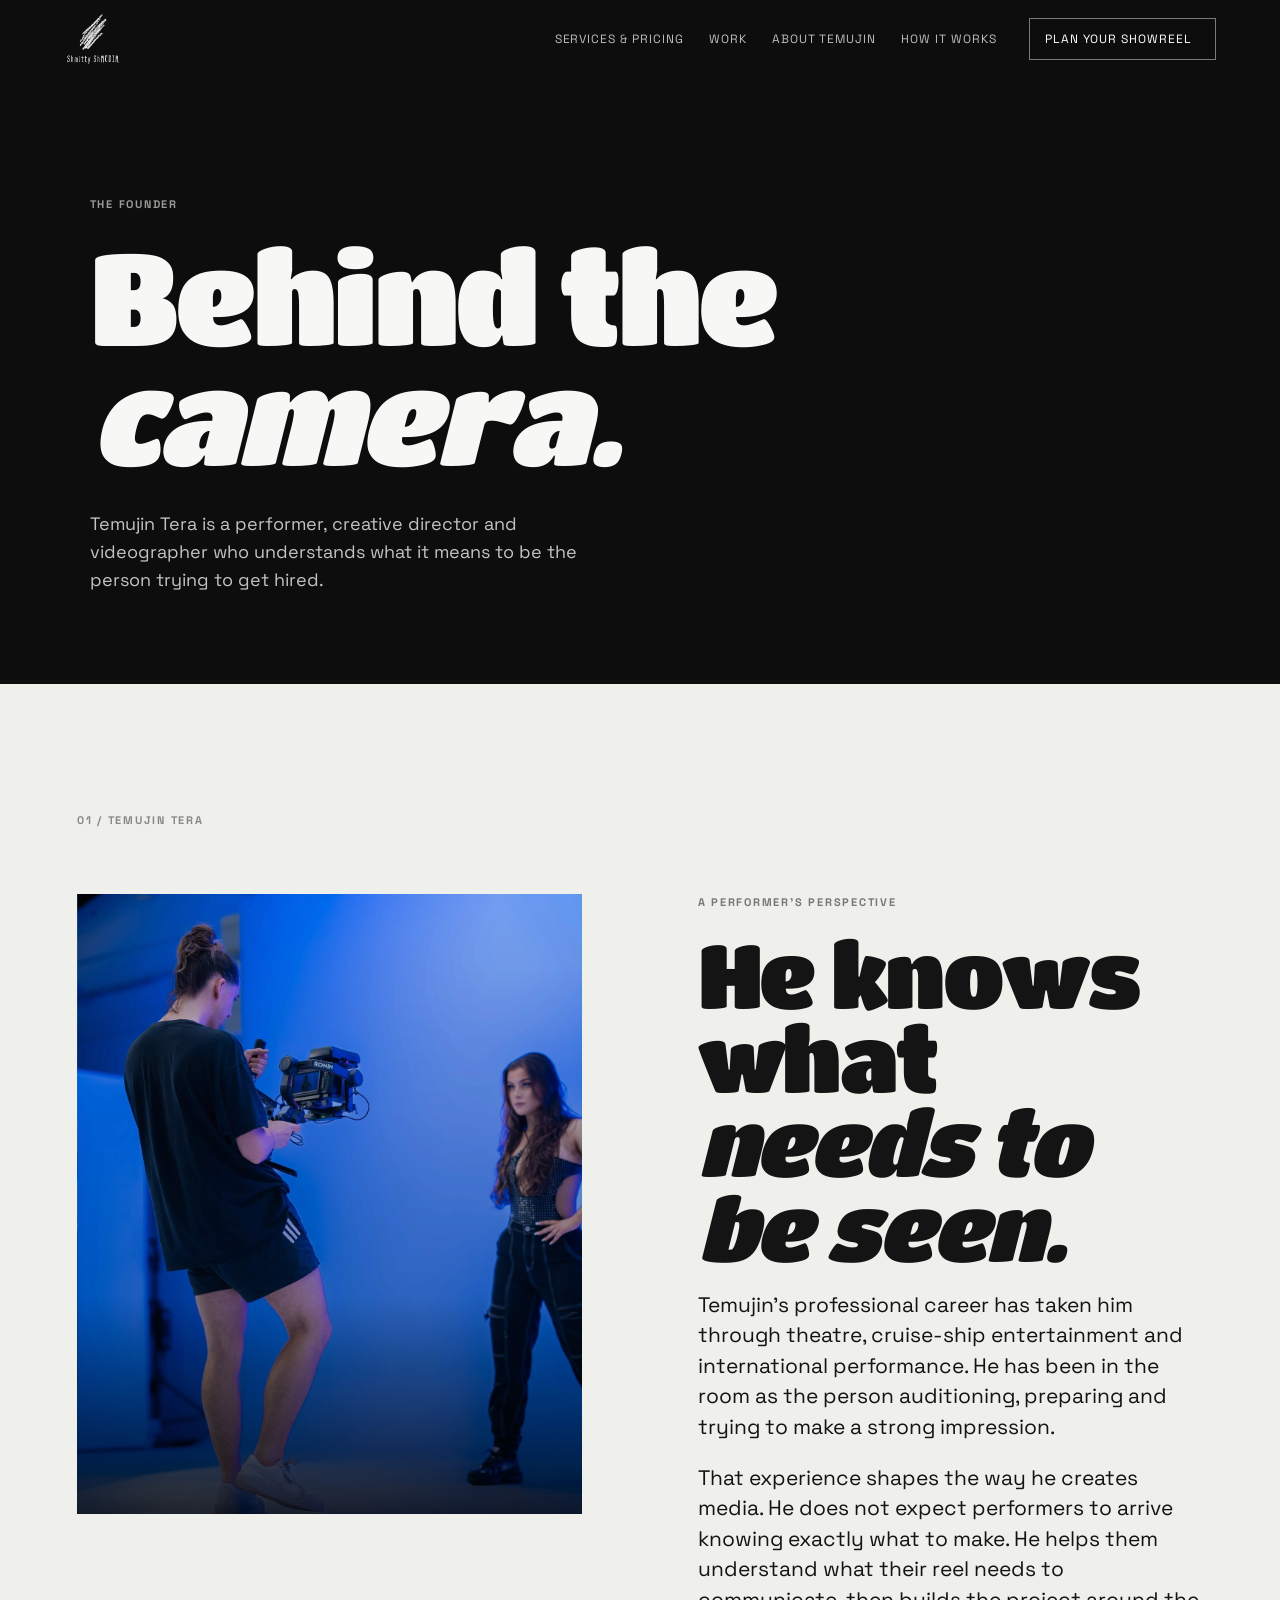
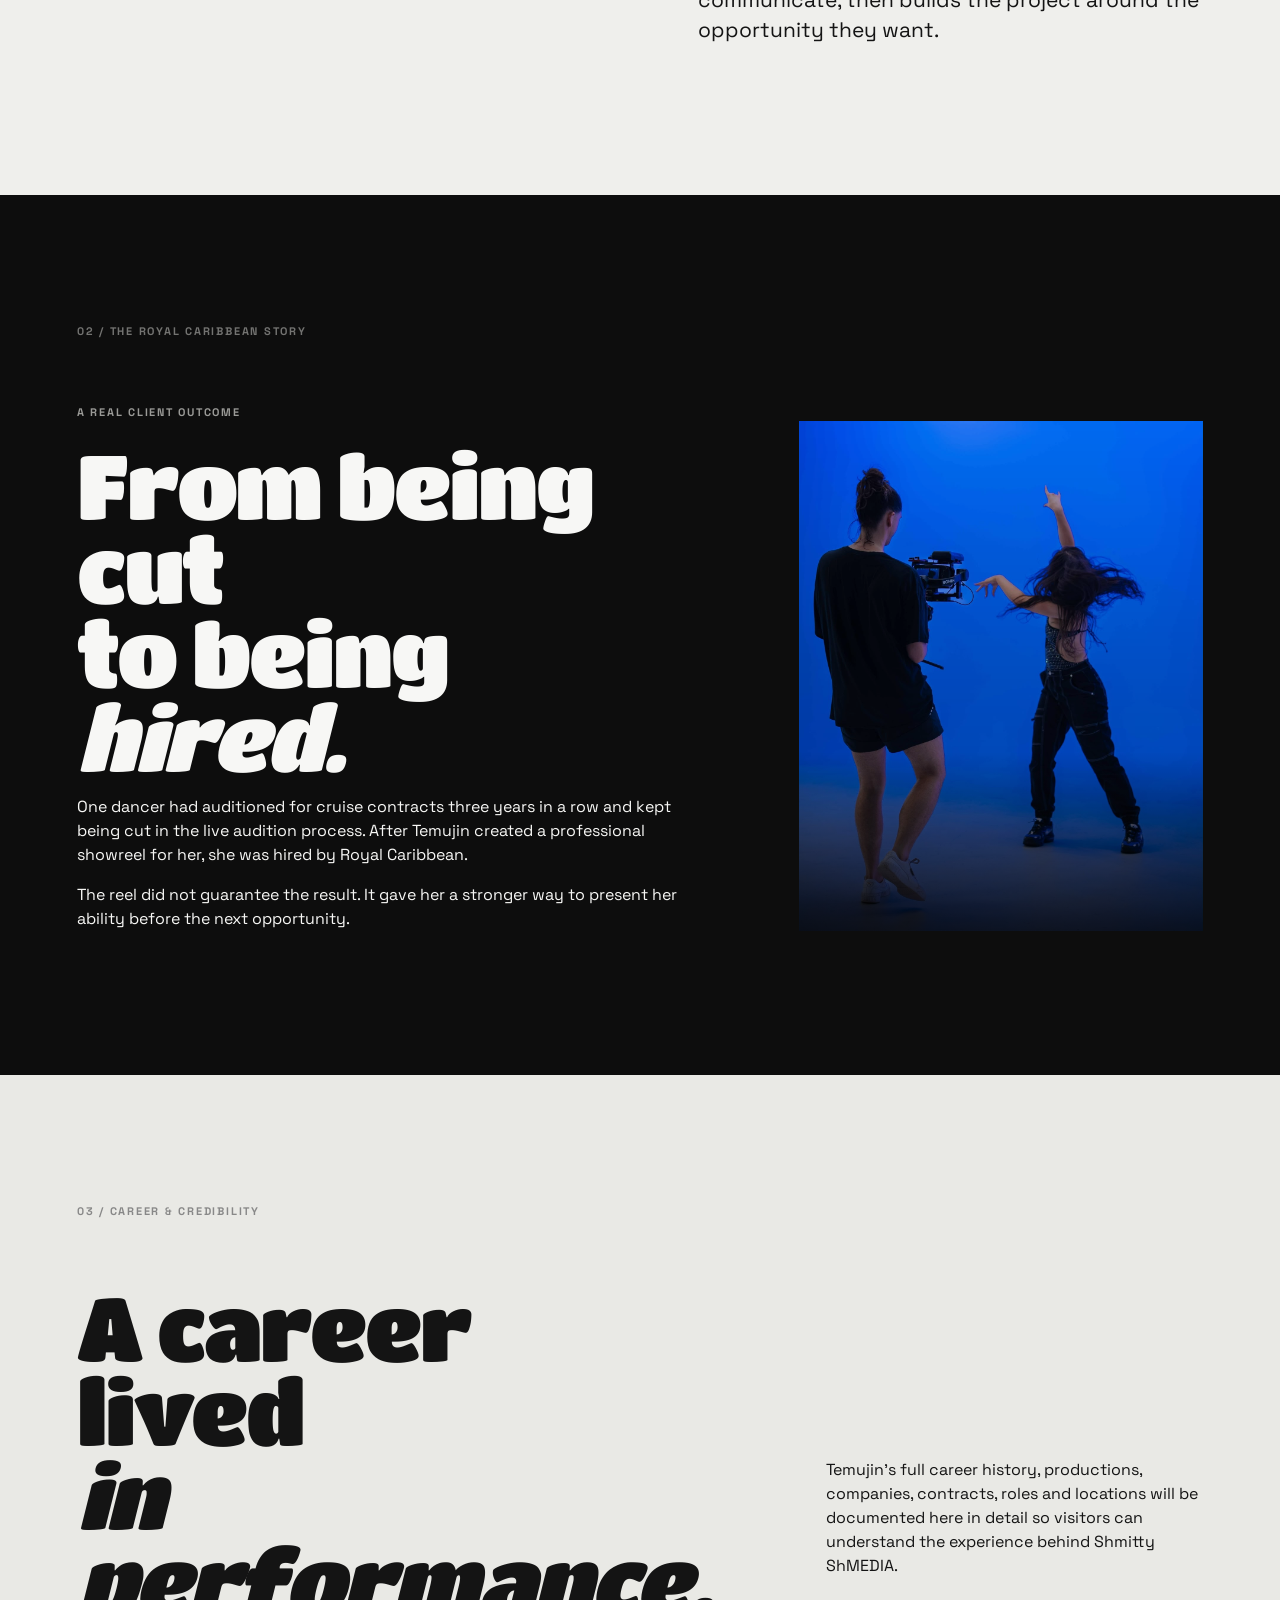
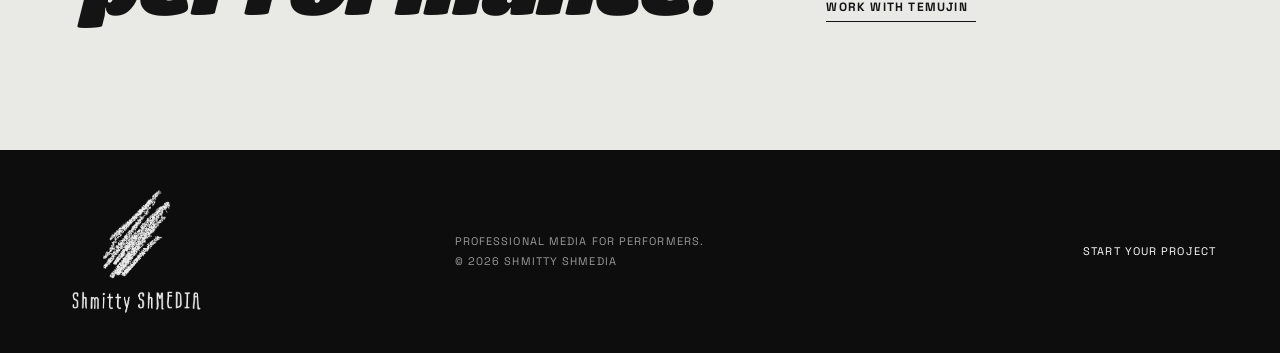
==== commit eb33ed03: "Load playful display font across pages" ====
--- a/about.html
+++ b/about.html
@@ -1 +1 @@
-<!doctype html><html lang="en"><head><meta charset="utf-8"><meta name="viewport" content="width=device-width, initial-scale=1"><title>About Temujin — Shmitty ShMEDIA</title><meta name="description" content="Meet Temujin Tera, performer, director and founder of Shmitty ShMEDIA."><link rel="preconnect" href="https://fonts.googleapis.com"><link rel="preconnect" href="https://fonts.gstatic.com" crossorigin><link href="https://fonts.googleapis.com/css2?family=Fraunces:opsz,wght@9..144,400;9..144,500;9..144,600&family=Space+Grotesk:wght@400;500;600;700&display=swap" rel="stylesheet"><link rel="stylesheet" href="styles.css"></head><body><header class="site-header"><a class="brand" href="index.html"><img src="assets/logo_transparent_background.png" alt="Shmitty ShMEDIA"></a><nav><a href="services.html">Services &amp; pricing</a><a href="work.html">Work</a><a href="about.html">About Temujin</a><a href="process.html">How it works</a></nav><a class="header-cta" href="enquire.html">Plan your showreel <span></span></a><button class="menu" aria-label="Open menu">☰</button></header><main><section class="page-hero dark-section"><p class="eyebrow">The founder</p><h1>Behind the<br><em>camera.</em></h1><p class="hero-dek">Temujin Tera is a performer, creative director and videographer who understands what it means to be the person trying to get hired.</p></section><section class="founder-story section"><div class="section-number">01 / TEMUJIN TERA</div><div class="story-grid"><div class="story-portrait filming-image image-two"></div><div><p class="eyebrow">A performer’s perspective</p><h2>He knows what<br><em>needs to be seen.</em></h2><p class="large-copy">Temujin’s professional career has taken him through theatre, cruise-ship entertainment and international performance. He has been in the room as the person auditioning, preparing and trying to make a strong impression.</p><p class="large-copy">That experience shapes the way he creates media. He does not expect performers to arrive knowing exactly what to make. He helps them understand what their reel needs to communicate, then builds the project around the opportunity they want.</p></div></div></section><section class="dark-section section" id="case-study"><div class="section-number">02 / THE ROYAL CARIBBEAN STORY</div><div class="case-grid"><div><p class="eyebrow">A real client outcome</p><h2>From being cut<br>to being <em>hired.</em></h2><p>One dancer had auditioned for cruise contracts three years in a row and kept being cut in the live audition process. After Temujin created a professional showreel for her, she was hired by Royal Caribbean.</p><p>The reel did not guarantee the result. It gave her a stronger way to present her ability before the next opportunity.</p></div><div class="case-image filming-image image-one"></div></div></section><section class="credits section"><div class="section-number">03 / CAREER &amp; CREDIBILITY</div><div class="credits-grid"><h2>A career lived<br><em>in performance.</em></h2><div><p>Temujin’s full career history, productions, companies, contracts, roles and locations will be documented here in detail so visitors can understand the experience behind Shmitty ShMEDIA.</p><a class="text-link" href="enquire.html">Work with Temujin <span></span></a></div></div></section></main><footer class="site-footer dark-section"><img src="assets/logo_transparent_background.png" alt="Shmitty ShMEDIA"><div><span>Professional media for performers.</span><span>© 2026 Shmitty ShMEDIA</span></div><a href="enquire.html">Start your project</a></footer><script src="script.js"></script></body></html>
+<!doctype html><html lang="en"><head><meta charset="utf-8"><meta name="viewport" content="width=device-width, initial-scale=1"><title>About Temujin — Shmitty ShMEDIA</title><meta name="description" content="Meet Temujin Tera, performer, director and founder of Shmitty ShMEDIA."><link rel="preconnect" href="https://fonts.googleapis.com"><link rel="preconnect" href="https://fonts.gstatic.com" crossorigin><link href="https://fonts.googleapis.com/css2?family=Fraunces:opsz,wght@9..144,400;9..144,500;9..144,600&family=Space+Grotesk:wght@400;500;600;700&family=Titan+One&display=swap" rel="stylesheet"><link rel="stylesheet" href="styles.css"></head><body><header class="site-header"><a class="brand" href="index.html"><img src="assets/logo_transparent_background.png" alt="Shmitty ShMEDIA"></a><nav><a href="services.html">Services &amp; pricing</a><a href="work.html">Work</a><a href="about.html">About Temujin</a><a href="process.html">How it works</a></nav><a class="header-cta" href="enquire.html">Plan your showreel <span></span></a><button class="menu" aria-label="Open menu">☰</button></header><main><section class="page-hero dark-section"><p class="eyebrow">The founder</p><h1>Behind the<br><em>camera.</em></h1><p class="hero-dek">Temujin Tera is a performer, creative director and videographer who understands what it means to be the person trying to get hired.</p></section><section class="founder-story section"><div class="section-number">01 / TEMUJIN TERA</div><div class="story-grid"><div class="story-portrait filming-image image-two"></div><div><p class="eyebrow">A performer’s perspective</p><h2>He knows what<br><em>needs to be seen.</em></h2><p class="large-copy">Temujin’s professional career has taken him through theatre, cruise-ship entertainment and international performance. He has been in the room as the person auditioning, preparing and trying to make a strong impression.</p><p class="large-copy">That experience shapes the way he creates media. He does not expect performers to arrive knowing exactly what to make. He helps them understand what their reel needs to communicate, then builds the project around the opportunity they want.</p></div></div></section><section class="dark-section section" id="case-study"><div class="section-number">02 / THE ROYAL CARIBBEAN STORY</div><div class="case-grid"><div><p class="eyebrow">A real client outcome</p><h2>From being cut<br>to being <em>hired.</em></h2><p>One dancer had auditioned for cruise contracts three years in a row and kept being cut in the live audition process. After Temujin created a professional showreel for her, she was hired by Royal Caribbean.</p><p>The reel did not guarantee the result. It gave her a stronger way to present her ability before the next opportunity.</p></div><div class="case-image filming-image image-one"></div></div></section><section class="credits section"><div class="section-number">03 / CAREER &amp; CREDIBILITY</div><div class="credits-grid"><h2>A career lived<br><em>in performance.</em></h2><div><p>Temujin’s full career history, productions, companies, contracts, roles and locations will be documented here in detail so visitors can understand the experience behind Shmitty ShMEDIA.</p><a class="text-link" href="enquire.html">Work with Temujin <span></span></a></div></div></section></main><footer class="site-footer dark-section"><img src="assets/logo_transparent_background.png" alt="Shmitty ShMEDIA"><div><span>Professional media for performers.</span><span>© 2026 Shmitty ShMEDIA</span></div><a href="enquire.html">Start your project</a></footer><script src="script.js"></script></body></html>
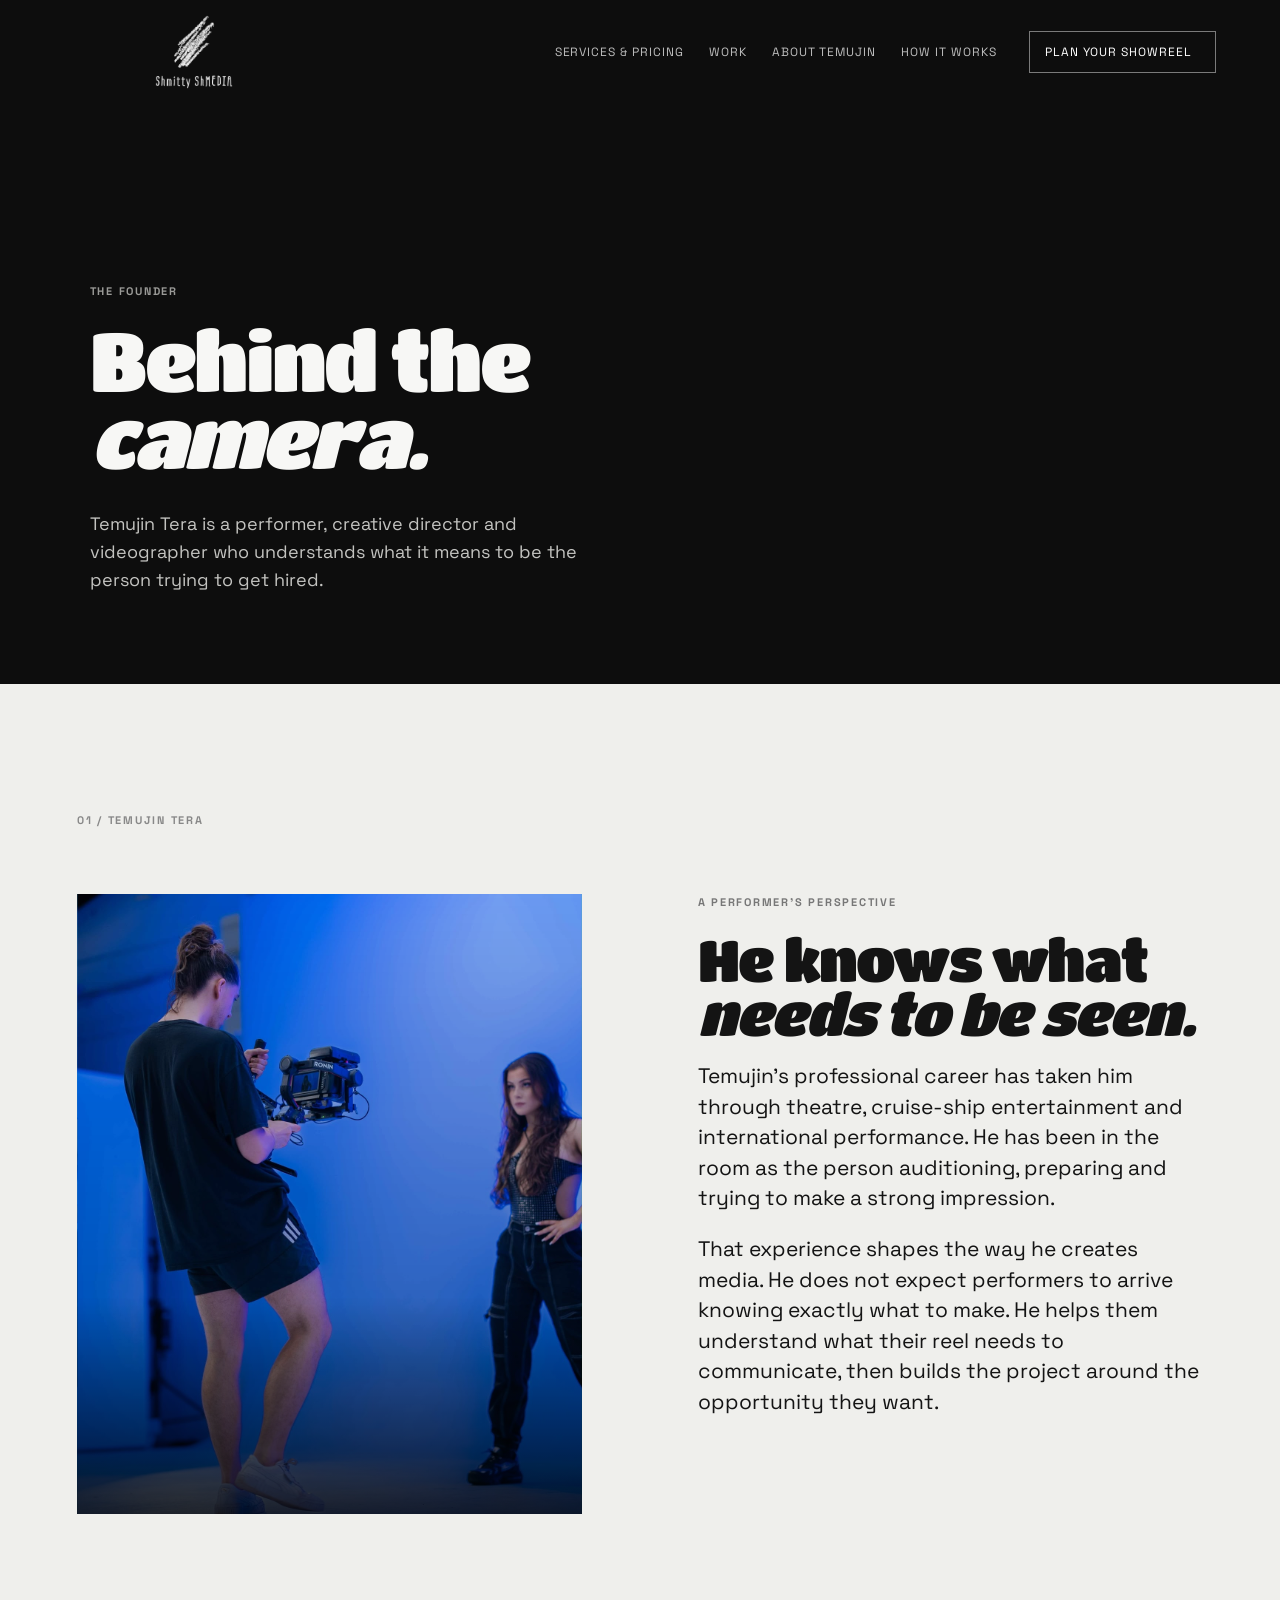
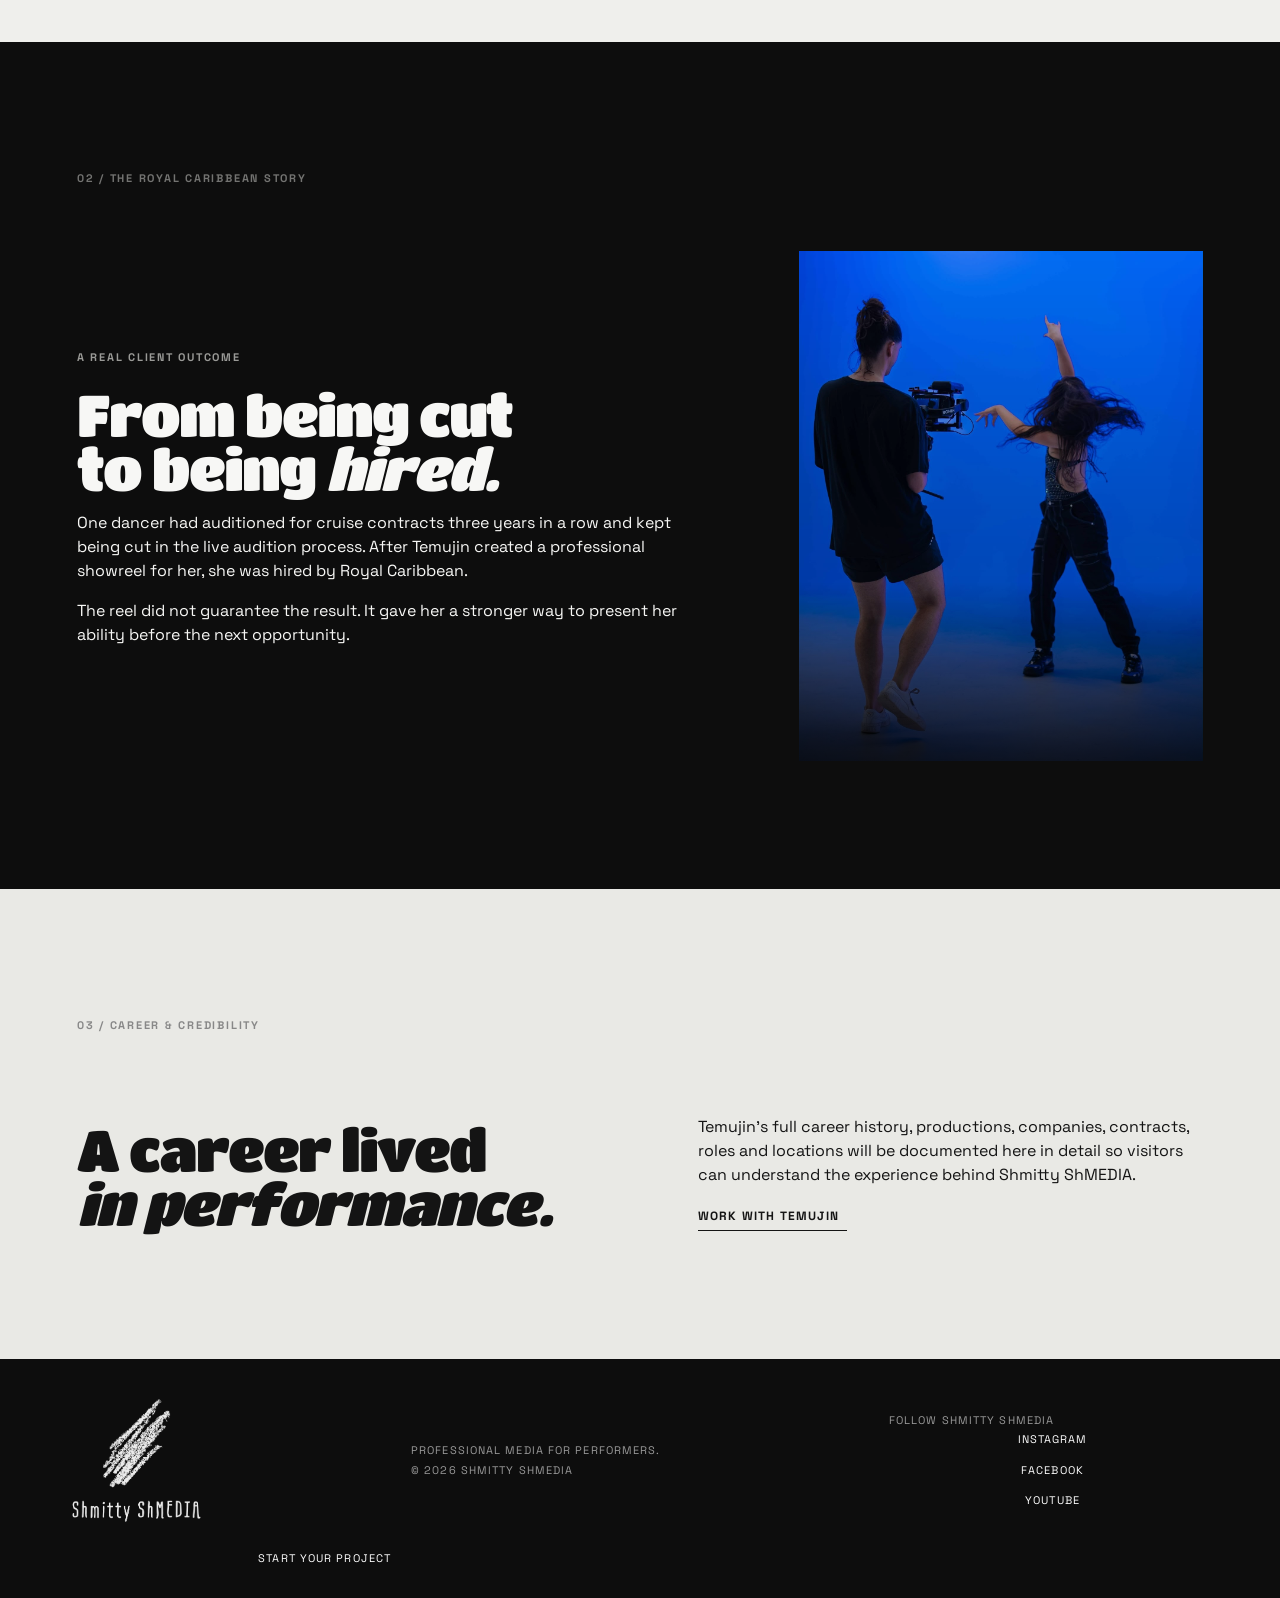
==== commit e8848ebf: "Add social links above fold and in footers" ====
--- a/about.html
+++ b/about.html
@@ -1 +1 @@
-<!doctype html><html lang="en"><head><meta charset="utf-8"><meta name="viewport" content="width=device-width, initial-scale=1"><title>About Temujin — Shmitty ShMEDIA</title><meta name="description" content="Meet Temujin Tera, performer, director and founder of Shmitty ShMEDIA."><link rel="preconnect" href="https://fonts.googleapis.com"><link rel="preconnect" href="https://fonts.gstatic.com" crossorigin><link href="https://fonts.googleapis.com/css2?family=Fraunces:opsz,wght@9..144,400;9..144,500;9..144,600&family=Space+Grotesk:wght@400;500;600;700&family=Titan+One&display=swap" rel="stylesheet"><link rel="stylesheet" href="styles.css"></head><body><header class="site-header"><a class="brand" href="index.html"><img src="assets/logo_transparent_background.png" alt="Shmitty ShMEDIA"></a><nav><a href="services.html">Services &amp; pricing</a><a href="work.html">Work</a><a href="about.html">About Temujin</a><a href="process.html">How it works</a></nav><a class="header-cta" href="enquire.html">Plan your showreel <span></span></a><button class="menu" aria-label="Open menu">☰</button></header><main><section class="page-hero dark-section"><p class="eyebrow">The founder</p><h1>Behind the<br><em>camera.</em></h1><p class="hero-dek">Temujin Tera is a performer, creative director and videographer who understands what it means to be the person trying to get hired.</p></section><section class="founder-story section"><div class="section-number">01 / TEMUJIN TERA</div><div class="story-grid"><div class="story-portrait filming-image image-two"></div><div><p class="eyebrow">A performer’s perspective</p><h2>He knows what<br><em>needs to be seen.</em></h2><p class="large-copy">Temujin’s professional career has taken him through theatre, cruise-ship entertainment and international performance. He has been in the room as the person auditioning, preparing and trying to make a strong impression.</p><p class="large-copy">That experience shapes the way he creates media. He does not expect performers to arrive knowing exactly what to make. He helps them understand what their reel needs to communicate, then builds the project around the opportunity they want.</p></div></div></section><section class="dark-section section" id="case-study"><div class="section-number">02 / THE ROYAL CARIBBEAN STORY</div><div class="case-grid"><div><p class="eyebrow">A real client outcome</p><h2>From being cut<br>to being <em>hired.</em></h2><p>One dancer had auditioned for cruise contracts three years in a row and kept being cut in the live audition process. After Temujin created a professional showreel for her, she was hired by Royal Caribbean.</p><p>The reel did not guarantee the result. It gave her a stronger way to present her ability before the next opportunity.</p></div><div class="case-image filming-image image-one"></div></div></section><section class="credits section"><div class="section-number">03 / CAREER &amp; CREDIBILITY</div><div class="credits-grid"><h2>A career lived<br><em>in performance.</em></h2><div><p>Temujin’s full career history, productions, companies, contracts, roles and locations will be documented here in detail so visitors can understand the experience behind Shmitty ShMEDIA.</p><a class="text-link" href="enquire.html">Work with Temujin <span></span></a></div></div></section></main><footer class="site-footer dark-section"><img src="assets/logo_transparent_background.png" alt="Shmitty ShMEDIA"><div><span>Professional media for performers.</span><span>© 2026 Shmitty ShMEDIA</span></div><a href="enquire.html">Start your project</a></footer><script src="script.js"></script></body></html>
+<!doctype html><html lang="en"><head><meta charset="utf-8"><meta name="viewport" content="width=device-width, initial-scale=1"><title>About Temujin — Shmitty ShMEDIA</title><meta name="description" content="Meet Temujin Tera, performer, director and founder of Shmitty ShMEDIA."><link rel="preconnect" href="https://fonts.googleapis.com"><link rel="preconnect" href="https://fonts.gstatic.com" crossorigin><link href="https://fonts.googleapis.com/css2?family=Fraunces:opsz,wght@9..144,400;9..144,500;9..144,600&family=Space+Grotesk:wght@400;500;600;700&family=Titan+One&display=swap" rel="stylesheet"><link rel="stylesheet" href="styles.css"></head><body><header class="site-header"><a class="brand" href="index.html"><img src="assets/logo_transparent_background.png" alt="Shmitty ShMEDIA"></a><nav><a href="services.html">Services &amp; pricing</a><a href="work.html">Work</a><a href="about.html">About Temujin</a><a href="process.html">How it works</a></nav><a class="header-cta" href="enquire.html">Plan your showreel <span></span></a><button class="menu" aria-label="Open menu">☰</button></header><main><section class="page-hero dark-section"><p class="eyebrow">The founder</p><h1>Behind the<br><em>camera.</em></h1><p class="hero-dek">Temujin Tera is a performer, creative director and videographer who understands what it means to be the person trying to get hired.</p></section><section class="founder-story section"><div class="section-number">01 / TEMUJIN TERA</div><div class="story-grid"><div class="story-portrait filming-image image-two"></div><div><p class="eyebrow">A performer’s perspective</p><h2>He knows what<br><em>needs to be seen.</em></h2><p class="large-copy">Temujin’s professional career has taken him through theatre, cruise-ship entertainment and international performance. He has been in the room as the person auditioning, preparing and trying to make a strong impression.</p><p class="large-copy">That experience shapes the way he creates media. He does not expect performers to arrive knowing exactly what to make. He helps them understand what their reel needs to communicate, then builds the project around the opportunity they want.</p></div></div></section><section class="dark-section section" id="case-study"><div class="section-number">02 / THE ROYAL CARIBBEAN STORY</div><div class="case-grid"><div><p class="eyebrow">A real client outcome</p><h2>From being cut<br>to being <em>hired.</em></h2><p>One dancer had auditioned for cruise contracts three years in a row and kept being cut in the live audition process. After Temujin created a professional showreel for her, she was hired by Royal Caribbean.</p><p>The reel did not guarantee the result. It gave her a stronger way to present her ability before the next opportunity.</p></div><div class="case-image filming-image image-one"></div></div></section><section class="credits section"><div class="section-number">03 / CAREER &amp; CREDIBILITY</div><div class="credits-grid"><h2>A career lived<br><em>in performance.</em></h2><div><p>Temujin’s full career history, productions, companies, contracts, roles and locations will be documented here in detail so visitors can understand the experience behind Shmitty ShMEDIA.</p><a class="text-link" href="enquire.html">Work with Temujin <span></span></a></div></div></section></main><footer class="site-footer dark-section"><img src="assets/logo_transparent_background.png" alt="Shmitty ShMEDIA"><div><span>Professional media for performers.</span><span>© 2026 Shmitty ShMEDIA</span></div><div class="footer-socials"><span>Follow Shmitty ShMEDIA</span><div class="social-links" aria-label="Social links"><a href="https://www.instagram.com/shmittyshmedia/" target="_blank" rel="noopener">Instagram</a><a href="https://www.facebook.com/ShmittyShMEDIA/" target="_blank" rel="noopener">Facebook</a><a href="https://www.youtube.com/@ShmittyShMEDIA" target="_blank" rel="noopener">YouTube</a></div></div><a href="enquire.html">Start your project</a></footer><script src="script.js"></script></body></html>
--- a/styles.css
+++ b/styles.css
@@ -1,8 +1,12 @@
-:root{--display:'Titan One','Arial Rounded MT Bold',sans-serif;--black:#0d0d0d;--white:#f7f7f5;--muted:#a2a2a0;--line:rgba(255,255,255,.2);--ink:#141414;--paper:#efefec;--serif:'Fraunces','Bodoni 72','Didot',Georgia,serif;--sans:'Space Grotesk','Helvetica Neue',Arial,sans-serif}*{box-sizing:border-box}html{scroll-behavior:smooth}body{margin:0;background:var(--paper);color:var(--ink);font-family:var(--sans);font-size:16px;line-height:1.5}a{color:inherit;text-decoration:none}.dark-section{background:var(--black);color:var(--white)}.section{padding:clamp(72px,10vw,150px) clamp(22px,6vw,100px);position:relative}.section-number,.eyebrow{font-size:11px;letter-spacing:.16em;text-transform:uppercase;font-weight:700}.section-number{color:#888;margin-bottom:65px}.dark-section .section-number{color:#737371}.eyebrow{color:#777;margin:0 0 22px}.dark-section .eyebrow{color:#9a9a97}h1,h2,h3{font-family:var(--display);font-weight:400;letter-spacing:-.035em;line-height:.94;margin:0}h1{font-size:clamp(62px,9vw,148px);max-width:900px}h2{font-size:clamp(50px,7vw,108px)}h3{font-size:clamp(38px,4vw,62px)}em{font-style:italic}p{max-width:620px}.site-header{height:78px;position:absolute;z-index:10;top:0;left:0;right:0;display:flex;align-items:center;gap:32px;padding:0 clamp(22px,5vw,72px);color:#fff}.brand{height:56px;display:flex;align-items:center;flex-shrink:0;overflow:visible}.brand img{height:56px;width:auto;max-width:220px;display:block;object-fit:contain;filter:invert(1)}.site-header nav{display:flex;gap:25px;margin-left:auto}.site-header nav a,.header-cta{font-size:12px;text-transform:uppercase;letter-spacing:.08em}.site-header nav a{opacity:.72}.site-header nav a:hover{opacity:1}.header-cta{border:1px solid rgba(255,255,255,.45);padding:11px 15px}.header-cta span,.button span,.text-link span{margin-left:8px}.menu{display:none;background:none;color:#fff;border:0;font-size:22px}.hero{min-height:100vh;padding:150px clamp(22px,7vw,115px) 45px;display:grid;grid-template-columns:1.1fr .9fr;align-items:center;position:relative;overflow:hidden}.hero-copy{position:relative;z-index:2}.hero-dek{font-size:18px;line-height:1.55;color:#c3c3c0;max-width:515px;margin:35px 0}.actions{display:flex;align-items:center;gap:28px;flex-wrap:wrap}.button{display:inline-block;padding:15px 20px;text-transform:uppercase;letter-spacing:.1em;font-size:11px;font-weight:700;transition:.25s}.button:hover{transform:translateY(-2px)}.light{background:#fff;color:#111}.dark-button{background:#111;color:#fff}.outline-light{border:1px solid #858583;color:#fff}.text-link{font-size:12px;font-weight:700;text-transform:uppercase;letter-spacing:.1em;display:inline-block;border-bottom:1px solid currentColor;padding-bottom:5px}.light-link{color:#fff}.video-placeholder{position:absolute;top:50%;left:50%;transform:translate(-50%,-50%) rotate(-15deg);z-index:2;font-size:11px;letter-spacing:.16em;color:#d8d8d4;border:1px solid rgba(255,255,255,.5);padding:12px 15px;white-space:nowrap}.hero-video iframe{position:absolute;inset:0;width:100%;height:100%;border:0;object-fit:cover}.hero-video:before{content:"";position:absolute;inset:0;background:linear-gradient(120deg,rgba(0,0,0,.25),rgba(0,0,0,.05) 50%,rgba(0,0,0,.45));z-index:1;pointer-events:none}.video-caption{position:absolute;z-index:3;bottom:36px;right:38px;font-size:10px;letter-spacing:.16em;color:#fff}.hero-art{height:min(66vh,680px);margin-left:clamp(10px,5vw,90px);border:1px solid #444;position:relative;display:flex;align-items:center;justify-content:center;background:radial-gradient(circle at 50% 35%,#30302e,transparent 38%),linear-gradient(145deg,#101010,#252522)}.hero-art:after{content:'';position:absolute;inset:18px;border:1px solid rgba(255,255,255,.17)}.hero-mark{font-family:var(--serif);font-size:clamp(130px,18vw,280px);font-style:italic;letter-spacing:-.18em;transform:rotate(-15deg);color:#eaeae5;opacity:.9}.hero-mark span{font-family:var(--sans);font-size:.18em;vertical-align:middle;letter-spacing:0}.hero-art p{position:absolute;bottom:38px;left:38px;font-size:10px;line-height:1.6;letter-spacing:.18em;color:#b5b5b0}.frame-label{position:absolute;top:38px;left:38px;z-index:2;font-size:10px;letter-spacing:.16em;color:#aaa}.hero-lines{position:absolute;width:64%;height:70%;border:1px solid rgba(255,255,255,.15);transform:rotate(35deg)}.hero-foot{position:absolute;bottom:45px;left:clamp(22px,7vw,115px);right:clamp(22px,7vw,115px);display:flex;justify-content:space-between;color:#8b8b88;font-size:10px;text-transform:uppercase;letter-spacing:.16em}.statement-grid,.standard-grid,.founder-grid,.case-grid,.other-grid,.process-grid{display:grid;grid-template-columns:1.2fr .8fr;gap:clamp(40px,9vw,150px);align-items:end}.large-copy{font-size:21px;line-height:1.45;max-width:520px}.statement .text-link{margin-top:25px}.standard-grid{align-items:start}.standard h2{margin-bottom:50px}.standard-list{border-top:1px solid var(--line)}.standard-list div{display:flex;gap:28px;padding:21px 0;border-bottom:1px solid var(--line)}.standard-list strong{font-size:11px;color:#8f8f8b}.standard-list span{font-size:16px;color:#d2d2ce}.standard .button{margin-top:70px}.result-card{display:grid;grid-template-columns:1.15fr .85fr;align-items:center;gap:clamp(30px,7vw,100px)}.result-poster,.case-image,.founder-portrait{min-height:500px;background:linear-gradient(145deg,#c3c3bd,#353532 42%,#111);position:relative;overflow:hidden}.result-poster .video-placeholder{position:absolute;top:50%;left:50%;transform:translate(-50%,-50%);z-index:2;font-size:11px;letter-spacing:.16em;color:#fff;border:1px solid rgba(255,255,255,.7);padding:12px 15px;white-space:nowrap}.result-poster:after,.case-image:after,.founder-portrait:after{content:'';position:absolute;inset:0;background:linear-gradient(transparent 65%,rgba(0,0,0,.72))}.result-poster span,.case-image span,.founder-portrait span{position:absolute;z-index:1;left:30px;bottom:25px;color:#fff;font-size:11px;letter-spacing:.16em;line-height:1.5}.result-poster b{position:absolute;z-index:1;top:25px;right:30px;color:#fff;font-size:10px;letter-spacing:.16em}.result-copy p:not(.eyebrow),.case p,.other p{font-size:18px;color:#555;max-width:470px;margin:30px 0}.offers-head{display:grid;grid-template-columns:1fr 1fr;gap:40px;margin-bottom:55px}.offers-head p{font-size:18px;color:#5d5d59;max-width:440px}.offer-grid{display:grid;grid-template-columns:1fr 1fr;gap:20px}.offer-card{min-height:390px;padding:36px;background:#fff;display:flex;flex-direction:column;justify-content:space-between}.offer-card.featured{background:#111;color:#fff}.featured .eyebrow{color:#aaa}.offer-card p:not(.eyebrow){color:#5d5d59;max-width:390px}.featured p:not(.eyebrow){color:#c9c9c5}.center-cta{text-align:center;margin-top:45px}.case-grid{align-items:center}.case-image{min-height:510px;background:linear-gradient(155deg,#8c8c86,#20201e 55%,#090909)}.case h2,.founder h2{margin-bottom:24px}.case p{color:#c6c6c2}.founder-grid{align-items:center}.founder-portrait{min-height:560px;background:linear-gradient(140deg,#d0d0ca,#51514d 45%,#121212)}.other-grid{align-items:center}.other h2{font-size:clamp(52px,7vw,105px)}.other p{color:#c6c6c2}.process-strip{background:#e5e5e1}.steps{display:grid;grid-template-columns:1fr 1fr;border-top:1px solid #aaa}.steps div{padding:22px 0;border-bottom:1px solid #aaa;display:flex;gap:22px}.steps b{font-size:11px;color:#777}.steps span{font-family:var(--serif);font-size:23px}.final-cta{text-align:center}.final-cta h2{margin:22px auto 44px}.final-cta .text-link{display:block;width:max-content;margin:25px auto 0}.site-footer{padding:32px clamp(22px,5vw,72px);display:grid;grid-template-columns:1fr 1fr 1fr;align-items:center;gap:20px}.site-footer img{width:145px;height:auto;max-width:100%;object-fit:contain;filter:invert(1)}.site-footer div{display:flex;flex-direction:column;gap:3px;color:#999;font-size:11px;text-transform:uppercase;letter-spacing:.1em}.site-footer>a{text-align:right;color:#fff;text-transform:uppercase;font-size:11px;letter-spacing:.1em}
+:root{--display:'Titan One','Arial Rounded MT Bold',sans-serif;--black:#0d0d0d;--white:#f7f7f5;--muted:#a2a2a0;--line:rgba(255,255,255,.2);--ink:#141414;--paper:#efefec;--serif:'Fraunces','Bodoni 72','Didot',Georgia,serif;--sans:'Space Grotesk','Helvetica Neue',Arial,sans-serif}*{box-sizing:border-box}html{scroll-behavior:smooth}body{margin:0;background:var(--paper);color:var(--ink);font-family:var(--sans);font-size:16px;line-height:1.5}a{color:inherit;text-decoration:none}.dark-section{background:var(--black);color:var(--white)}.section{padding:clamp(72px,10vw,150px) clamp(22px,6vw,100px);position:relative}.section-number,.eyebrow{font-size:11px;letter-spacing:.16em;text-transform:uppercase;font-weight:700}.section-number{color:#888;margin-bottom:65px}.dark-section .section-number{color:#737371}.eyebrow{color:#777;margin:0 0 22px}.dark-section .eyebrow{color:#9a9a97}h1,h2,h3{font-family:var(--display);font-weight:400;letter-spacing:-.035em;line-height:.94;margin:0}h1{font-size:clamp(46px,6vw,98px);max-width:900px}h2{font-size:clamp(36px,4.5vw,70px)}h3{font-size:clamp(30px,2.8vw,42px)}em{font-style:italic}p{max-width:620px}.site-header{height:104px;position:absolute;overflow:visible;z-index:10;top:0;left:0;right:0;display:flex;align-items:center;gap:32px;padding:0 clamp(22px,5vw,72px);color:#fff}.brand{height:82px;display:flex;align-items:center;flex-shrink:0;overflow:visible}.brand img{width:260px;height:auto;max-height:82px;display:block;object-fit:contain;filter:invert(1)}.site-header nav{display:flex;gap:25px;margin-left:auto}.site-header nav a,.header-cta{font-size:12px;text-transform:uppercase;letter-spacing:.08em}.site-header nav a{opacity:.72}.site-header nav a:hover{opacity:1}.header-cta{border:1px solid rgba(255,255,255,.45);padding:11px 15px}.header-cta span,.button span,.text-link span{margin-left:8px}.menu{display:none;background:none;color:#fff;border:0;font-size:22px}.hero{min-height:100vh;padding:150px clamp(22px,7vw,115px) 45px;display:grid;grid-template-columns:1.1fr .9fr;align-items:center;position:relative;overflow:hidden}.hero-copy{position:relative;z-index:2}.hero-dek{font-size:18px;line-height:1.55;color:#c3c3c0;max-width:515px;margin:35px 0}.actions{display:flex;align-items:center;gap:28px;flex-wrap:wrap}.button{display:inline-block;padding:15px 20px;text-transform:uppercase;letter-spacing:.1em;font-size:11px;font-weight:700;transition:.25s}.button:hover{transform:translateY(-2px)}.light{background:#fff;color:#111}.dark-button{background:#111;color:#fff}.outline-light{border:1px solid #858583;color:#fff}.text-link{font-size:12px;font-weight:700;text-transform:uppercase;letter-spacing:.1em;display:inline-block;border-bottom:1px solid currentColor;padding-bottom:5px}.light-link{color:#fff}.video-placeholder{position:absolute;top:50%;left:50%;transform:translate(-50%,-50%) rotate(-15deg);z-index:2;font-size:11px;letter-spacing:.16em;color:#d8d8d4;border:1px solid rgba(255,255,255,.5);padding:12px 15px;white-space:nowrap}.hero-video iframe{position:absolute;inset:0;width:100%;height:100%;border:0;object-fit:cover}.hero-video:before{content:"";position:absolute;inset:0;background:linear-gradient(120deg,rgba(0,0,0,.25),rgba(0,0,0,.05) 50%,rgba(0,0,0,.45));z-index:1;pointer-events:none}.video-caption{position:absolute;z-index:3;bottom:36px;right:38px;font-size:10px;letter-spacing:.16em;color:#fff}.hero-art{height:min(66vh,680px);margin-left:clamp(10px,5vw,90px);border:1px solid #444;position:relative;display:flex;align-items:center;justify-content:center;background:radial-gradient(circle at 50% 35%,#30302e,transparent 38%),linear-gradient(145deg,#101010,#252522)}.hero-art:after{content:'';position:absolute;inset:18px;border:1px solid rgba(255,255,255,.17)}.hero-mark{font-family:var(--serif);font-size:clamp(130px,18vw,280px);font-style:italic;letter-spacing:-.18em;transform:rotate(-15deg);color:#eaeae5;opacity:.9}.hero-mark span{font-family:var(--sans);font-size:.18em;vertical-align:middle;letter-spacing:0}.hero-art p{position:absolute;bottom:38px;left:38px;font-size:10px;line-height:1.6;letter-spacing:.18em;color:#b5b5b0}.frame-label{position:absolute;top:38px;left:38px;z-index:2;font-size:10px;letter-spacing:.16em;color:#aaa}.hero-lines{position:absolute;width:64%;height:70%;border:1px solid rgba(255,255,255,.15);transform:rotate(35deg)}.hero-foot{position:absolute;bottom:45px;left:clamp(22px,7vw,115px);right:clamp(22px,7vw,115px);display:flex;justify-content:space-between;color:#8b8b88;font-size:10px;text-transform:uppercase;letter-spacing:.16em}.statement-grid,.standard-grid,.founder-grid,.case-grid,.other-grid,.process-grid{display:grid;grid-template-columns:1.2fr .8fr;gap:clamp(40px,9vw,150px);align-items:end}.large-copy{font-size:21px;line-height:1.45;max-width:520px}.statement .text-link{margin-top:25px}.standard-grid{align-items:start}.standard h2{margin-bottom:50px}.standard-list{border-top:1px solid var(--line)}.standard-list div{display:flex;gap:28px;padding:21px 0;border-bottom:1px solid var(--line)}.standard-list strong{font-size:11px;color:#8f8f8b}.standard-list span{font-size:16px;color:#d2d2ce}.standard .button{margin-top:70px}.result-card{display:grid;grid-template-columns:1.15fr .85fr;align-items:center;gap:clamp(30px,7vw,100px)}.result-poster,.case-image,.founder-portrait{min-height:500px;background:linear-gradient(145deg,#c3c3bd,#353532 42%,#111);position:relative;overflow:hidden}.result-poster .video-placeholder{position:absolute;top:50%;left:50%;transform:translate(-50%,-50%);z-index:2;font-size:11px;letter-spacing:.16em;color:#fff;border:1px solid rgba(255,255,255,.7);padding:12px 15px;white-space:nowrap}.result-poster:after,.case-image:after,.founder-portrait:after{content:'';position:absolute;inset:0;background:linear-gradient(transparent 65%,rgba(0,0,0,.72))}.result-poster span,.case-image span,.founder-portrait span{position:absolute;z-index:1;left:30px;bottom:25px;color:#fff;font-size:11px;letter-spacing:.16em;line-height:1.5}.result-poster b{position:absolute;z-index:1;top:25px;right:30px;color:#fff;font-size:10px;letter-spacing:.16em}.result-copy p:not(.eyebrow),.case p,.other p{font-size:18px;color:#555;max-width:470px;margin:30px 0}.offers-head{display:grid;grid-template-columns:1fr 1fr;gap:40px;margin-bottom:55px}.offers-head p{font-size:18px;color:#5d5d59;max-width:440px}.offer-grid{display:grid;grid-template-columns:1fr 1fr;gap:20px}.offer-card{min-height:390px;padding:36px;background:#fff;display:flex;flex-direction:column;justify-content:space-between}.offer-card.featured{background:#111;color:#fff}.featured .eyebrow{color:#aaa}.offer-card p:not(.eyebrow){color:#5d5d59;max-width:390px}.featured p:not(.eyebrow){color:#c9c9c5}.center-cta{text-align:center;margin-top:45px}.case-grid{align-items:center}.case-image{min-height:510px;background:linear-gradient(155deg,#8c8c86,#20201e 55%,#090909)}.case h2,.founder h2{margin-bottom:24px}.case p{color:#c6c6c2}.founder-grid{align-items:center}.founder-portrait{min-height:560px;background:linear-gradient(140deg,#d0d0ca,#51514d 45%,#121212)}.other-grid{align-items:center}.other h2{font-size:clamp(40px,4.8vw,76px)}.other p{color:#c6c6c2}.process-strip{background:#e5e5e1}.steps{display:grid;grid-template-columns:1fr 1fr;border-top:1px solid #aaa}.steps div{padding:22px 0;border-bottom:1px solid #aaa;display:flex;gap:22px}.steps b{font-size:11px;color:#777}.steps span{font-family:var(--serif);font-size:23px}.final-cta{text-align:center}.final-cta h2{margin:22px auto 44px}.final-cta .text-link{display:block;width:max-content;margin:25px auto 0}.site-footer{padding:32px clamp(22px,5vw,72px);display:grid;grid-template-columns:1fr 1fr 1fr;align-items:center;gap:20px}.site-footer img{width:145px;height:auto;max-width:100%;object-fit:contain;filter:invert(1)}.site-footer div{display:flex;flex-direction:column;gap:3px;color:#999;font-size:11px;text-transform:uppercase;letter-spacing:.1em}.site-footer>a{text-align:right;color:#fff;text-transform:uppercase;font-size:11px;letter-spacing:.1em}
 @media(max-width:850px){.site-header nav,.header-cta{display:none}.menu{display:block;margin-left:auto}.hero{grid-template-columns:1fr;padding-top:135px}.hero-art{height:370px;margin:70px 0 40px}.hero-foot{bottom:20px}.statement-grid,.standard-grid,.founder-grid,.case-grid,.other-grid,.process-grid,.result-card{grid-template-columns:1fr;gap:45px}.offers-head{grid-template-columns:1fr}.offer-grid{grid-template-columns:1fr}.result-poster,.case-image,.founder-portrait{min-height:380px}.site-footer{grid-template-columns:1fr}.site-footer>a{text-align:left}.site-footer div{order:3}.section-number{margin-bottom:42px}.large-copy{font-size:18px}}
-.page-hero{min-height:76vh;padding:170px clamp(22px,7vw,115px) 90px;display:flex;flex-direction:column;justify-content:flex-end}.page-hero h1{font-size:clamp(68px,10vw,160px)}.page-hero .hero-dek{margin:35px 0 0}.pricing{background:#e9e9e5}.price-card{padding:clamp(28px,5vw,70px);background:#fff;margin-bottom:22px;display:grid;grid-template-columns:1fr .8fr;gap:60px;align-items:end}.price-card h2{font-size:clamp(42px,5.4vw,84px);margin-bottom:22px}.price-card p:not(.eyebrow){font-size:18px;color:#555;max-width:530px}.price-card ul{padding:0;margin:35px 0 0;list-style:none;border-top:1px solid #bbb}.price-card li{padding:14px 0;border-bottom:1px solid #bbb;font-size:15px}.price-card li:before{content:'+';margin-right:14px;color:#888}.price-card.dark-section p:not(.eyebrow),.price-card.dark-section li{color:#d3d3cf}.price-card.dark-section ul{border-color:#444}.price-card.dark-section li{border-color:#444}.other-services{background:#111}.service-list{border-top:1px solid var(--line)}.service-list>div{display:grid;grid-template-columns:40px 1fr;gap:16px;padding:20px 0;border-bottom:1px solid var(--line)}.service-list b{color:#888;font-size:11px}.service-list span{font-family:var(--serif);font-size:27px}.service-list small{grid-column:2;color:#aaa;font-size:14px}.other-services>.button{margin-top:60px}.notes{background:#e9e9e5}.notes-grid,.story-grid,.credits-grid,.enquiry-grid{display:grid;grid-template-columns:1fr 1fr;gap:clamp(40px,9vw,150px);align-items:start}.faq-list{border-top:1px solid #aaa}.faq-list details{padding:20px 0;border-bottom:1px solid #aaa}.faq-list summary{font-family:var(--serif);font-size:24px;cursor:pointer}.faq-list p{color:#555;margin-bottom:0}.story-portrait{min-height:620px;background:linear-gradient(145deg,#c7c7c1,#373733 55%,#111);position:relative}.story-portrait:after{content:'';position:absolute;inset:0;background:linear-gradient(transparent 65%,rgba(0,0,0,.7))}.story-portrait span{position:absolute;bottom:25px;left:30px;z-index:1;color:white;font-size:11px;letter-spacing:.16em;line-height:1.5}.credits{background:#e9e9e5}.credits-grid{align-items:end}.gallery{display:grid;grid-template-columns:1.2fr .8fr;gap:20px;margin-bottom:45px}.gallery-card{min-height:390px;background:linear-gradient(145deg,#b0b0aa,#292926 58%,#111);color:#fff;padding:28px;display:flex;flex-direction:column;justify-content:space-between}.gallery-card.tall{min-height:580px;grid-row:span 2}.gallery-card div{display:flex;justify-content:space-between;font-size:10px;letter-spacing:.16em}.gallery-card h3{font-size:42px}.gallery-card small{font-size:11px;text-transform:uppercase;letter-spacing:.12em;color:#bbb}.big-steps{display:grid;grid-template-columns:1fr 1fr;gap:0 80px;margin-bottom:65px}.big-steps>div{padding:30px 0;border-top:1px solid #aaa}.big-steps b{font-size:11px;color:#777}.big-steps h2{font-size:42px;margin:24px 0}.big-steps p{color:#555;font-size:17px}.enquiry{background:#e9e9e5}.enquiry form{background:#fff;padding:clamp(25px,5vw,65px);display:flex;flex-direction:column;gap:20px}.enquiry label{font-size:11px;text-transform:uppercase;letter-spacing:.12em;font-weight:700}.enquiry input,.enquiry select,.enquiry textarea{display:block;width:100%;margin-top:9px;padding:14px 0;border:0;border-bottom:1px solid #999;background:transparent;font:16px var(--sans);color:#111}.enquiry textarea{resize:vertical}.form-two{display:grid;grid-template-columns:1fr 1fr;gap:22px}.success h2{font-size:76px;margin:20px 0}.success p:not(.eyebrow){font-size:18px;color:#555}
+.page-hero{min-height:76vh;padding:170px clamp(22px,7vw,115px) 90px;display:flex;flex-direction:column;justify-content:flex-end}.page-hero h1{font-size:clamp(50px,6.4vw,106px)}.page-hero .hero-dek{margin:35px 0 0}.pricing{background:#e9e9e5}.price-card{padding:clamp(28px,5vw,70px);background:#fff;margin-bottom:22px;display:grid;grid-template-columns:1fr .8fr;gap:60px;align-items:end}.price-card h2{font-size:clamp(42px,5.4vw,84px);margin-bottom:22px}.price-card p:not(.eyebrow){font-size:18px;color:#555;max-width:530px}.price-card ul{padding:0;margin:35px 0 0;list-style:none;border-top:1px solid #bbb}.price-card li{padding:14px 0;border-bottom:1px solid #bbb;font-size:15px}.price-card li:before{content:'+';margin-right:14px;color:#888}.price-card.dark-section p:not(.eyebrow),.price-card.dark-section li{color:#d3d3cf}.price-card.dark-section ul{border-color:#444}.price-card.dark-section li{border-color:#444}.other-services{background:#111}.service-list{border-top:1px solid var(--line)}.service-list>div{display:grid;grid-template-columns:40px 1fr;gap:16px;padding:20px 0;border-bottom:1px solid var(--line)}.service-list b{color:#888;font-size:11px}.service-list span{font-family:var(--serif);font-size:27px}.service-list small{grid-column:2;color:#aaa;font-size:14px}.other-services>.button{margin-top:60px}.notes{background:#e9e9e5}.notes-grid,.story-grid,.credits-grid,.enquiry-grid{display:grid;grid-template-columns:1fr 1fr;gap:clamp(40px,9vw,150px);align-items:start}.faq-list{border-top:1px solid #aaa}.faq-list details{padding:20px 0;border-bottom:1px solid #aaa}.faq-list summary{font-family:var(--serif);font-size:24px;cursor:pointer}.faq-list p{color:#555;margin-bottom:0}.story-portrait{min-height:620px;background:linear-gradient(145deg,#c7c7c1,#373733 55%,#111);position:relative}.story-portrait:after{content:'';position:absolute;inset:0;background:linear-gradient(transparent 65%,rgba(0,0,0,.7))}.story-portrait span{position:absolute;bottom:25px;left:30px;z-index:1;color:white;font-size:11px;letter-spacing:.16em;line-height:1.5}.credits{background:#e9e9e5}.credits-grid{align-items:end}.gallery{display:grid;grid-template-columns:1.2fr .8fr;gap:20px;margin-bottom:45px}.gallery-card{min-height:390px;background:linear-gradient(145deg,#b0b0aa,#292926 58%,#111);color:#fff;padding:28px;display:flex;flex-direction:column;justify-content:space-between}.gallery-card.tall{min-height:580px;grid-row:span 2}.gallery-card div{display:flex;justify-content:space-between;font-size:10px;letter-spacing:.16em}.gallery-card h3{font-size:42px}.gallery-card small{font-size:11px;text-transform:uppercase;letter-spacing:.12em;color:#bbb}.big-steps{display:grid;grid-template-columns:1fr 1fr;gap:0 80px;margin-bottom:65px}.big-steps>div{padding:30px 0;border-top:1px solid #aaa}.big-steps b{font-size:11px;color:#777}.big-steps h2{font-size:42px;margin:24px 0}.big-steps p{color:#555;font-size:17px}.enquiry{background:#e9e9e5}.enquiry form{background:#fff;padding:clamp(25px,5vw,65px);display:flex;flex-direction:column;gap:20px}.enquiry label{font-size:11px;text-transform:uppercase;letter-spacing:.12em;font-weight:700}.enquiry input,.enquiry select,.enquiry textarea{display:block;width:100%;margin-top:9px;padding:14px 0;border:0;border-bottom:1px solid #999;background:transparent;font:16px var(--sans);color:#111}.enquiry textarea{resize:vertical}.form-two{display:grid;grid-template-columns:1fr 1fr;gap:22px}.success h2{font-size:60px;margin:20px 0}.success p:not(.eyebrow){font-size:18px;color:#555}
 @media(max-width:850px){.page-hero{min-height:72vh;padding-top:145px}.price-card,.notes-grid,.story-grid,.credits-grid,.enquiry-grid{grid-template-columns:1fr;gap:40px}.gallery{grid-template-columns:1fr}.gallery-card.tall{min-height:420px;grid-row:auto}.big-steps{grid-template-columns:1fr;gap:0}.form-two{grid-template-columns:1fr}.service-list span{font-size:23px}}
 
 .filming-image{background-size:cover;background-position:center}.image-one{background-image:linear-gradient(180deg,rgba(0,0,0,.05),rgba(0,0,0,.35)),url('assets/temujin-filming-01.jpg')}.image-two{background-image:linear-gradient(180deg,rgba(0,0,0,.05),rgba(0,0,0,.35)),url('assets/temujin-filming-02.jpg')}.image-three{background-image:linear-gradient(180deg,rgba(0,0,0,.05),rgba(0,0,0,.35)),url('assets/temujin-filming-03.jpg')}
 
 /* Playful display type inspired by the original Ride My Bike Pro Bold direction. */
+
+@media(max-width:850px){.brand{height:64px}.brand img{width:205px;max-height:64px}}
+
+.social-strip{margin-top:38px;display:flex;align-items:center;gap:22px;color:#9a9a97;font-size:10px;text-transform:uppercase;letter-spacing:.14em}.social-links{display:flex;gap:18px;align-items:center}.social-links a{color:inherit;transition:color .2s}.social-links a:hover{color:#fff}.footer-socials{display:flex;flex-direction:column;gap:8px;color:#999;font-size:10px;text-transform:uppercase;letter-spacing:.12em}.footer-socials .social-links{gap:14px;color:#fff}.footer-socials .social-links a:hover{color:#aaa}.site-footer{grid-template-columns:1fr 1.4fr 1fr}.site-footer>a{white-space:nowrap}@media(max-width:850px){.social-strip{align-items:flex-start;flex-direction:column;gap:10px;margin-top:30px}.footer-socials{order:2}.site-footer div{order:3}.site-footer>a{order:1}.site-footer{grid-template-columns:1fr}}
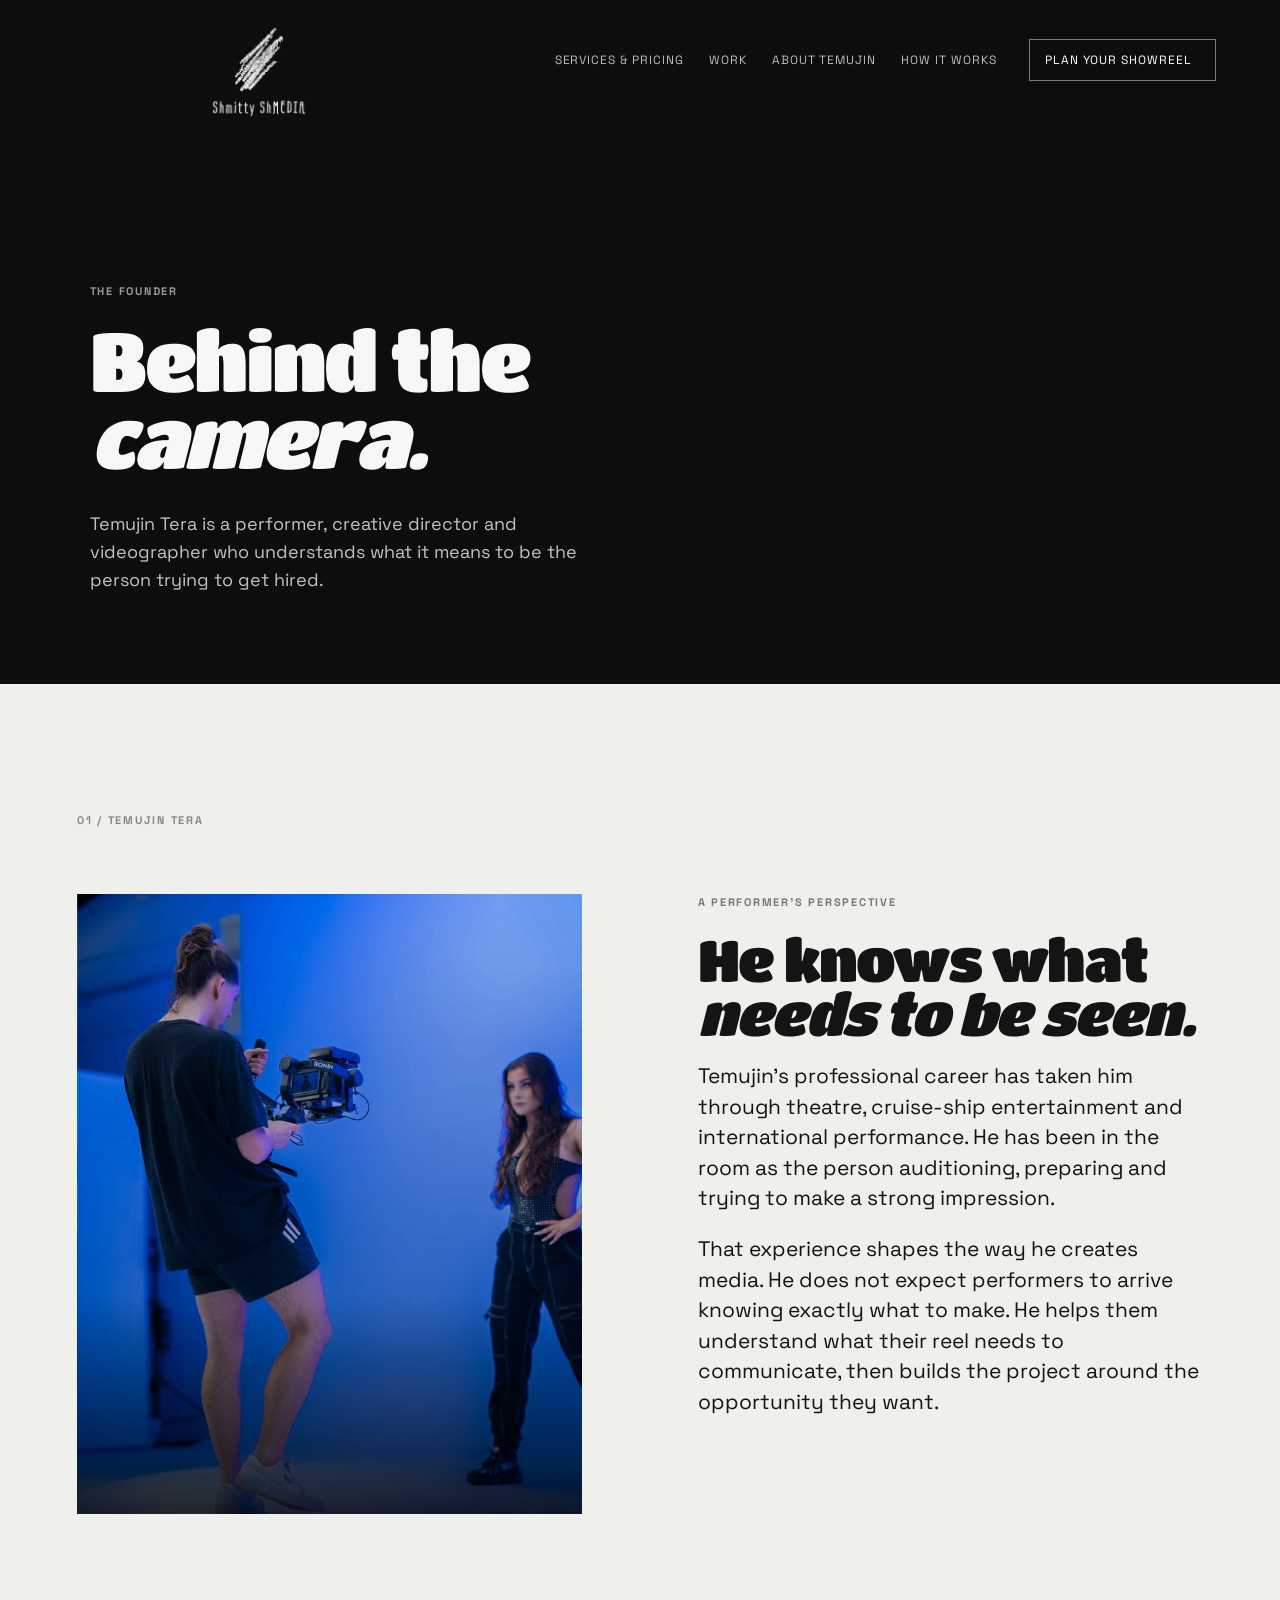
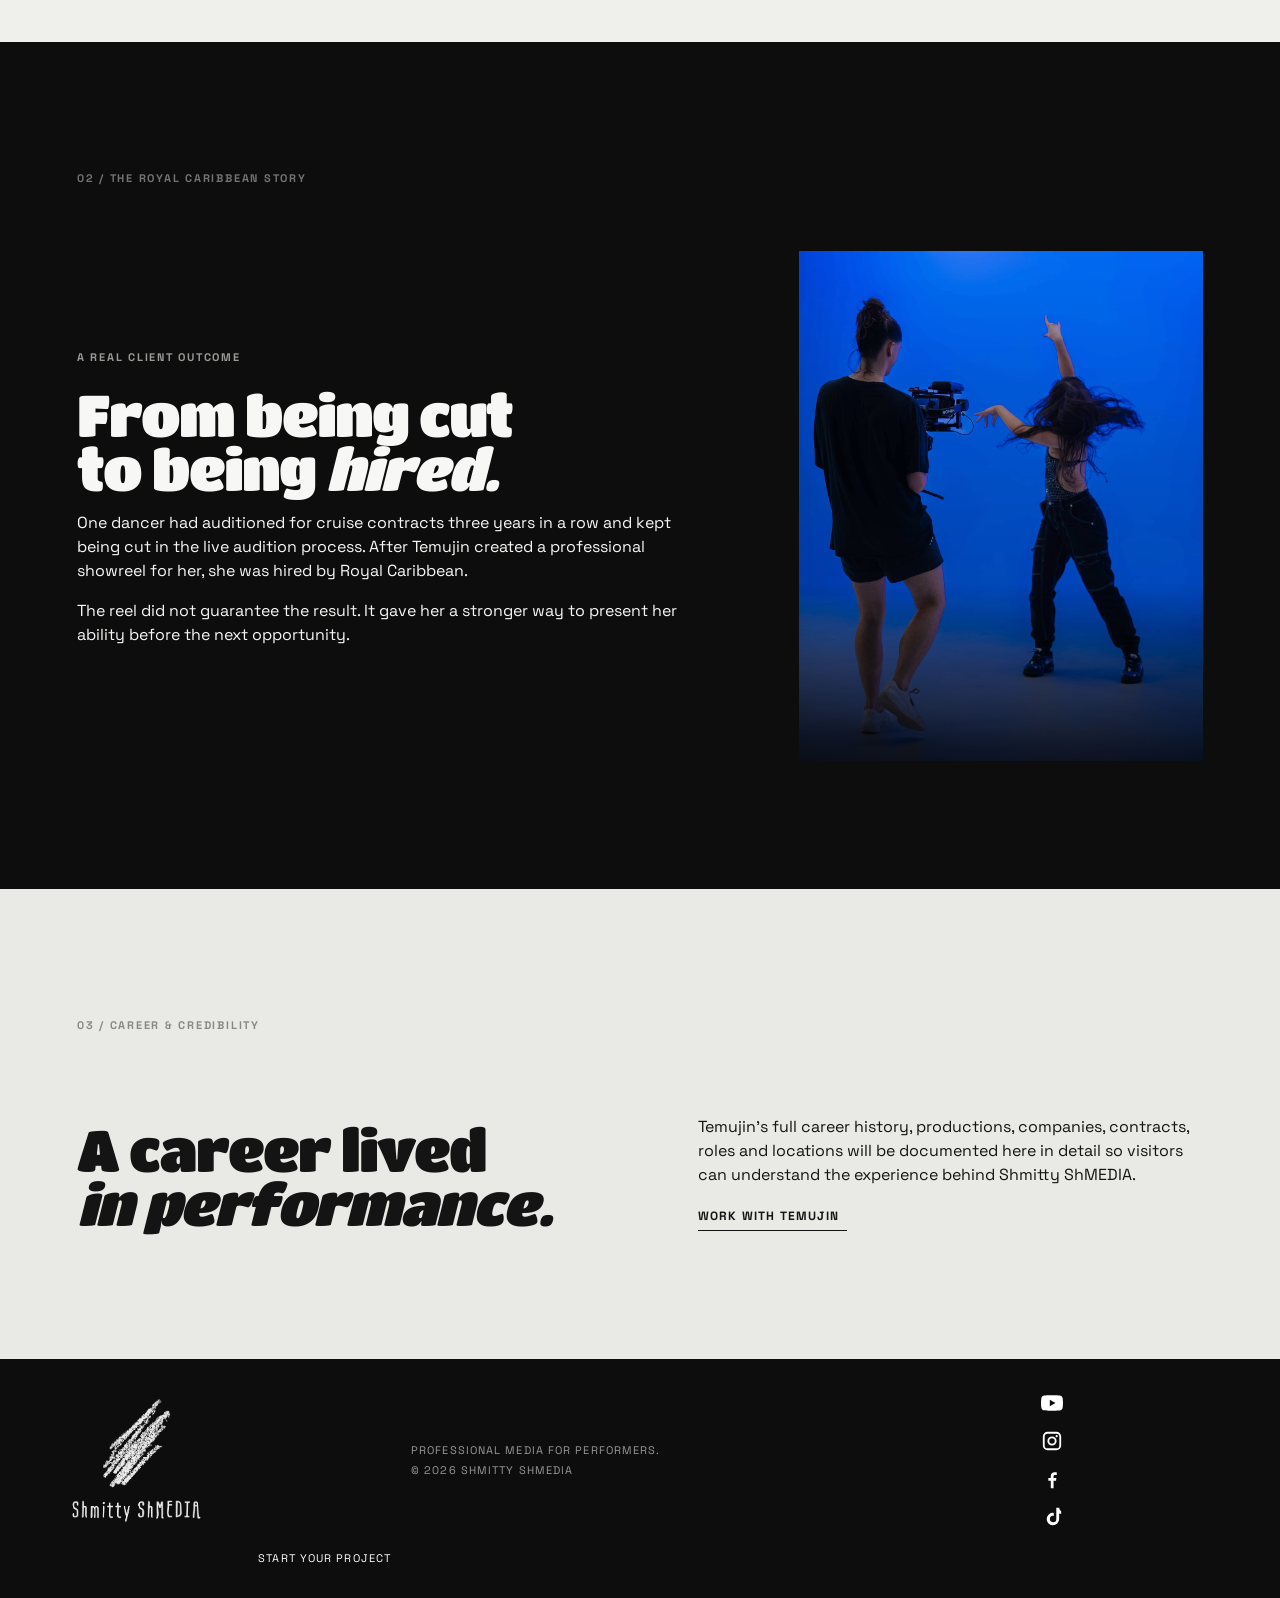
==== commit a3f8c373: "Use icon-only social links including TikTok" ====
--- a/about.html
+++ b/about.html
@@ -1 +1 @@
-<!doctype html><html lang="en"><head><meta charset="utf-8"><meta name="viewport" content="width=device-width, initial-scale=1"><title>About Temujin — Shmitty ShMEDIA</title><meta name="description" content="Meet Temujin Tera, performer, director and founder of Shmitty ShMEDIA."><link rel="preconnect" href="https://fonts.googleapis.com"><link rel="preconnect" href="https://fonts.gstatic.com" crossorigin><link href="https://fonts.googleapis.com/css2?family=Fraunces:opsz,wght@9..144,400;9..144,500;9..144,600&family=Space+Grotesk:wght@400;500;600;700&family=Titan+One&display=swap" rel="stylesheet"><link rel="stylesheet" href="styles.css"></head><body><header class="site-header"><a class="brand" href="index.html"><img src="assets/logo_transparent_background.png" alt="Shmitty ShMEDIA"></a><nav><a href="services.html">Services &amp; pricing</a><a href="work.html">Work</a><a href="about.html">About Temujin</a><a href="process.html">How it works</a></nav><a class="header-cta" href="enquire.html">Plan your showreel <span></span></a><button class="menu" aria-label="Open menu">☰</button></header><main><section class="page-hero dark-section"><p class="eyebrow">The founder</p><h1>Behind the<br><em>camera.</em></h1><p class="hero-dek">Temujin Tera is a performer, creative director and videographer who understands what it means to be the person trying to get hired.</p></section><section class="founder-story section"><div class="section-number">01 / TEMUJIN TERA</div><div class="story-grid"><div class="story-portrait filming-image image-two"></div><div><p class="eyebrow">A performer’s perspective</p><h2>He knows what<br><em>needs to be seen.</em></h2><p class="large-copy">Temujin’s professional career has taken him through theatre, cruise-ship entertainment and international performance. He has been in the room as the person auditioning, preparing and trying to make a strong impression.</p><p class="large-copy">That experience shapes the way he creates media. He does not expect performers to arrive knowing exactly what to make. He helps them understand what their reel needs to communicate, then builds the project around the opportunity they want.</p></div></div></section><section class="dark-section section" id="case-study"><div class="section-number">02 / THE ROYAL CARIBBEAN STORY</div><div class="case-grid"><div><p class="eyebrow">A real client outcome</p><h2>From being cut<br>to being <em>hired.</em></h2><p>One dancer had auditioned for cruise contracts three years in a row and kept being cut in the live audition process. After Temujin created a professional showreel for her, she was hired by Royal Caribbean.</p><p>The reel did not guarantee the result. It gave her a stronger way to present her ability before the next opportunity.</p></div><div class="case-image filming-image image-one"></div></div></section><section class="credits section"><div class="section-number">03 / CAREER &amp; CREDIBILITY</div><div class="credits-grid"><h2>A career lived<br><em>in performance.</em></h2><div><p>Temujin’s full career history, productions, companies, contracts, roles and locations will be documented here in detail so visitors can understand the experience behind Shmitty ShMEDIA.</p><a class="text-link" href="enquire.html">Work with Temujin <span></span></a></div></div></section></main><footer class="site-footer dark-section"><img src="assets/logo_transparent_background.png" alt="Shmitty ShMEDIA"><div><span>Professional media for performers.</span><span>© 2026 Shmitty ShMEDIA</span></div><div class="footer-socials"><span>Follow Shmitty ShMEDIA</span><div class="social-links" aria-label="Social links"><a href="https://www.instagram.com/shmittyshmedia/" target="_blank" rel="noopener">Instagram</a><a href="https://www.facebook.com/ShmittyShMEDIA/" target="_blank" rel="noopener">Facebook</a><a href="https://www.youtube.com/@ShmittyShMEDIA" target="_blank" rel="noopener">YouTube</a></div></div><a href="enquire.html">Start your project</a></footer><script src="script.js"></script></body></html>
+<!doctype html><html lang="en"><head><meta charset="utf-8"><meta name="viewport" content="width=device-width, initial-scale=1"><title>About Temujin — Shmitty ShMEDIA</title><meta name="description" content="Meet Temujin Tera, performer, director and founder of Shmitty ShMEDIA."><link rel="preconnect" href="https://fonts.googleapis.com"><link rel="preconnect" href="https://fonts.gstatic.com" crossorigin><link href="https://fonts.googleapis.com/css2?family=Fraunces:opsz,wght@9..144,400;9..144,500;9..144,600&family=Space+Grotesk:wght@400;500;600;700&family=Titan+One&display=swap" rel="stylesheet"><link rel="stylesheet" href="styles.css"></head><body><header class="site-header"><a class="brand" href="index.html"><img src="assets/logo_transparent_background.png" alt="Shmitty ShMEDIA"></a><nav><a href="services.html">Services &amp; pricing</a><a href="work.html">Work</a><a href="about.html">About Temujin</a><a href="process.html">How it works</a></nav><a class="header-cta" href="enquire.html">Plan your showreel <span></span></a><button class="menu" aria-label="Open menu">☰</button></header><main><section class="page-hero dark-section"><p class="eyebrow">The founder</p><h1>Behind the<br><em>camera.</em></h1><p class="hero-dek">Temujin Tera is a performer, creative director and videographer who understands what it means to be the person trying to get hired.</p></section><section class="founder-story section"><div class="section-number">01 / TEMUJIN TERA</div><div class="story-grid"><div class="story-portrait filming-image image-two"></div><div><p class="eyebrow">A performer’s perspective</p><h2>He knows what<br><em>needs to be seen.</em></h2><p class="large-copy">Temujin’s professional career has taken him through theatre, cruise-ship entertainment and international performance. He has been in the room as the person auditioning, preparing and trying to make a strong impression.</p><p class="large-copy">That experience shapes the way he creates media. He does not expect performers to arrive knowing exactly what to make. He helps them understand what their reel needs to communicate, then builds the project around the opportunity they want.</p></div></div></section><section class="dark-section section" id="case-study"><div class="section-number">02 / THE ROYAL CARIBBEAN STORY</div><div class="case-grid"><div><p class="eyebrow">A real client outcome</p><h2>From being cut<br>to being <em>hired.</em></h2><p>One dancer had auditioned for cruise contracts three years in a row and kept being cut in the live audition process. After Temujin created a professional showreel for her, she was hired by Royal Caribbean.</p><p>The reel did not guarantee the result. It gave her a stronger way to present her ability before the next opportunity.</p></div><div class="case-image filming-image image-one"></div></div></section><section class="credits section"><div class="section-number">03 / CAREER &amp; CREDIBILITY</div><div class="credits-grid"><h2>A career lived<br><em>in performance.</em></h2><div><p>Temujin’s full career history, productions, companies, contracts, roles and locations will be documented here in detail so visitors can understand the experience behind Shmitty ShMEDIA.</p><a class="text-link" href="enquire.html">Work with Temujin <span></span></a></div></div></section></main><footer class="site-footer dark-section"><img src="assets/logo_transparent_background.png" alt="Shmitty ShMEDIA"><div><span>Professional media for performers.</span><span>© 2026 Shmitty ShMEDIA</span></div><div class="footer-socials"><div class="social-links" aria-label="Social links"><a href="https://www.youtube.com/@ShmittyShMEDIA" target="_blank" rel="noopener" aria-label="YouTube"><svg viewBox="0 0 24 24" aria-hidden="true"><path d="M23.5 6.2a3 3 0 0 0-2.1-2.1C19.5 3.6 12 3.6 12 3.6s-7.5 0-9.4.5A3 3 0 0 0 .5 6.2 31 31 0 0 0 0 12a31 31 0 0 0 .5 5.8 3 3 0 0 0 2.1 2.1c1.9.5 9.4.5 9.4.5s7.5 0 9.4-.5a3 3 0 0 0 2.1-2.1A31 31 0 0 0 24 12a31 31 0 0 0-.5-5.8ZM9.6 15.6V8.4L15.8 12l-6.2 3.6Z"/></svg></a><a href="https://www.instagram.com/shmittyshmedia/" target="_blank" rel="noopener" aria-label="Instagram"><svg viewBox="0 0 24 24" aria-hidden="true"><path d="M7.2 2h9.6A5.2 5.2 0 0 1 22 7.2v9.6a5.2 5.2 0 0 1-5.2 5.2H7.2A5.2 5.2 0 0 1 2 16.8V7.2A5.2 5.2 0 0 1 7.2 2Zm0 2A3.2 3.2 0 0 0 4 7.2v9.6A3.2 3.2 0 0 0 7.2 20h9.6a3.2 3.2 0 0 0 3.2-3.2V7.2A3.2 3.2 0 0 0 16.8 4H7.2Zm9.9 1.5a1.2 1.2 0 1 1 0 2.4 1.2 1.2 0 0 1 0-2.4ZM12 7a5 5 0 1 1 0 10 5 5 0 0 1 0-10Zm0 2a3 3 0 1 0 0 6 3 3 0 0 0 0-6Z"/></svg></a><a href="https://www.facebook.com/ShmittyShMEDIA/" target="_blank" rel="noopener" aria-label="Facebook"><svg viewBox="0 0 24 24" aria-hidden="true"><path d="M13.7 22v-8h2.7l.4-3h-3.1V9.1c0-.9.3-1.6 1.7-1.6h1.8V4.8c-.3 0-1.3-.1-2.4-.1-2.4 0-4.1 1.5-4.1 4.2V11H8v3h2.7v8h3Z"/></svg></a><a href="https://www.tiktok.com/@shmittyshmedia" target="_blank" rel="noopener" aria-label="TikTok"><svg viewBox="0 0 24 24" aria-hidden="true"><path d="M16.7 2h3.1c.2 1.5 1 2.8 2.2 3.6v3.1a8.3 8.3 0 0 1-2.2-.6v6.1a6.8 6.8 0 1 1-5.9-6.7v3.3a3.5 3.5 0 1 0 2.8 3.4V2Z"/></svg></a></div></div><a href="enquire.html">Start your project</a></footer><script src="script.js"></script></body></html>
--- a/styles.css
+++ b/styles.css
@@ -1,5 +1,5 @@
-:root{--display:'Titan One','Arial Rounded MT Bold',sans-serif;--black:#0d0d0d;--white:#f7f7f5;--muted:#a2a2a0;--line:rgba(255,255,255,.2);--ink:#141414;--paper:#efefec;--serif:'Fraunces','Bodoni 72','Didot',Georgia,serif;--sans:'Space Grotesk','Helvetica Neue',Arial,sans-serif}*{box-sizing:border-box}html{scroll-behavior:smooth}body{margin:0;background:var(--paper);color:var(--ink);font-family:var(--sans);font-size:16px;line-height:1.5}a{color:inherit;text-decoration:none}.dark-section{background:var(--black);color:var(--white)}.section{padding:clamp(72px,10vw,150px) clamp(22px,6vw,100px);position:relative}.section-number,.eyebrow{font-size:11px;letter-spacing:.16em;text-transform:uppercase;font-weight:700}.section-number{color:#888;margin-bottom:65px}.dark-section .section-number{color:#737371}.eyebrow{color:#777;margin:0 0 22px}.dark-section .eyebrow{color:#9a9a97}h1,h2,h3{font-family:var(--display);font-weight:400;letter-spacing:-.035em;line-height:.94;margin:0}h1{font-size:clamp(46px,6vw,98px);max-width:900px}h2{font-size:clamp(36px,4.5vw,70px)}h3{font-size:clamp(30px,2.8vw,42px)}em{font-style:italic}p{max-width:620px}.site-header{height:104px;position:absolute;overflow:visible;z-index:10;top:0;left:0;right:0;display:flex;align-items:center;gap:32px;padding:0 clamp(22px,5vw,72px);color:#fff}.brand{height:82px;display:flex;align-items:center;flex-shrink:0;overflow:visible}.brand img{width:260px;height:auto;max-height:82px;display:block;object-fit:contain;filter:invert(1)}.site-header nav{display:flex;gap:25px;margin-left:auto}.site-header nav a,.header-cta{font-size:12px;text-transform:uppercase;letter-spacing:.08em}.site-header nav a{opacity:.72}.site-header nav a:hover{opacity:1}.header-cta{border:1px solid rgba(255,255,255,.45);padding:11px 15px}.header-cta span,.button span,.text-link span{margin-left:8px}.menu{display:none;background:none;color:#fff;border:0;font-size:22px}.hero{min-height:100vh;padding:150px clamp(22px,7vw,115px) 45px;display:grid;grid-template-columns:1.1fr .9fr;align-items:center;position:relative;overflow:hidden}.hero-copy{position:relative;z-index:2}.hero-dek{font-size:18px;line-height:1.55;color:#c3c3c0;max-width:515px;margin:35px 0}.actions{display:flex;align-items:center;gap:28px;flex-wrap:wrap}.button{display:inline-block;padding:15px 20px;text-transform:uppercase;letter-spacing:.1em;font-size:11px;font-weight:700;transition:.25s}.button:hover{transform:translateY(-2px)}.light{background:#fff;color:#111}.dark-button{background:#111;color:#fff}.outline-light{border:1px solid #858583;color:#fff}.text-link{font-size:12px;font-weight:700;text-transform:uppercase;letter-spacing:.1em;display:inline-block;border-bottom:1px solid currentColor;padding-bottom:5px}.light-link{color:#fff}.video-placeholder{position:absolute;top:50%;left:50%;transform:translate(-50%,-50%) rotate(-15deg);z-index:2;font-size:11px;letter-spacing:.16em;color:#d8d8d4;border:1px solid rgba(255,255,255,.5);padding:12px 15px;white-space:nowrap}.hero-video iframe{position:absolute;inset:0;width:100%;height:100%;border:0;object-fit:cover}.hero-video:before{content:"";position:absolute;inset:0;background:linear-gradient(120deg,rgba(0,0,0,.25),rgba(0,0,0,.05) 50%,rgba(0,0,0,.45));z-index:1;pointer-events:none}.video-caption{position:absolute;z-index:3;bottom:36px;right:38px;font-size:10px;letter-spacing:.16em;color:#fff}.hero-art{height:min(66vh,680px);margin-left:clamp(10px,5vw,90px);border:1px solid #444;position:relative;display:flex;align-items:center;justify-content:center;background:radial-gradient(circle at 50% 35%,#30302e,transparent 38%),linear-gradient(145deg,#101010,#252522)}.hero-art:after{content:'';position:absolute;inset:18px;border:1px solid rgba(255,255,255,.17)}.hero-mark{font-family:var(--serif);font-size:clamp(130px,18vw,280px);font-style:italic;letter-spacing:-.18em;transform:rotate(-15deg);color:#eaeae5;opacity:.9}.hero-mark span{font-family:var(--sans);font-size:.18em;vertical-align:middle;letter-spacing:0}.hero-art p{position:absolute;bottom:38px;left:38px;font-size:10px;line-height:1.6;letter-spacing:.18em;color:#b5b5b0}.frame-label{position:absolute;top:38px;left:38px;z-index:2;font-size:10px;letter-spacing:.16em;color:#aaa}.hero-lines{position:absolute;width:64%;height:70%;border:1px solid rgba(255,255,255,.15);transform:rotate(35deg)}.hero-foot{position:absolute;bottom:45px;left:clamp(22px,7vw,115px);right:clamp(22px,7vw,115px);display:flex;justify-content:space-between;color:#8b8b88;font-size:10px;text-transform:uppercase;letter-spacing:.16em}.statement-grid,.standard-grid,.founder-grid,.case-grid,.other-grid,.process-grid{display:grid;grid-template-columns:1.2fr .8fr;gap:clamp(40px,9vw,150px);align-items:end}.large-copy{font-size:21px;line-height:1.45;max-width:520px}.statement .text-link{margin-top:25px}.standard-grid{align-items:start}.standard h2{margin-bottom:50px}.standard-list{border-top:1px solid var(--line)}.standard-list div{display:flex;gap:28px;padding:21px 0;border-bottom:1px solid var(--line)}.standard-list strong{font-size:11px;color:#8f8f8b}.standard-list span{font-size:16px;color:#d2d2ce}.standard .button{margin-top:70px}.result-card{display:grid;grid-template-columns:1.15fr .85fr;align-items:center;gap:clamp(30px,7vw,100px)}.result-poster,.case-image,.founder-portrait{min-height:500px;background:linear-gradient(145deg,#c3c3bd,#353532 42%,#111);position:relative;overflow:hidden}.result-poster .video-placeholder{position:absolute;top:50%;left:50%;transform:translate(-50%,-50%);z-index:2;font-size:11px;letter-spacing:.16em;color:#fff;border:1px solid rgba(255,255,255,.7);padding:12px 15px;white-space:nowrap}.result-poster:after,.case-image:after,.founder-portrait:after{content:'';position:absolute;inset:0;background:linear-gradient(transparent 65%,rgba(0,0,0,.72))}.result-poster span,.case-image span,.founder-portrait span{position:absolute;z-index:1;left:30px;bottom:25px;color:#fff;font-size:11px;letter-spacing:.16em;line-height:1.5}.result-poster b{position:absolute;z-index:1;top:25px;right:30px;color:#fff;font-size:10px;letter-spacing:.16em}.result-copy p:not(.eyebrow),.case p,.other p{font-size:18px;color:#555;max-width:470px;margin:30px 0}.offers-head{display:grid;grid-template-columns:1fr 1fr;gap:40px;margin-bottom:55px}.offers-head p{font-size:18px;color:#5d5d59;max-width:440px}.offer-grid{display:grid;grid-template-columns:1fr 1fr;gap:20px}.offer-card{min-height:390px;padding:36px;background:#fff;display:flex;flex-direction:column;justify-content:space-between}.offer-card.featured{background:#111;color:#fff}.featured .eyebrow{color:#aaa}.offer-card p:not(.eyebrow){color:#5d5d59;max-width:390px}.featured p:not(.eyebrow){color:#c9c9c5}.center-cta{text-align:center;margin-top:45px}.case-grid{align-items:center}.case-image{min-height:510px;background:linear-gradient(155deg,#8c8c86,#20201e 55%,#090909)}.case h2,.founder h2{margin-bottom:24px}.case p{color:#c6c6c2}.founder-grid{align-items:center}.founder-portrait{min-height:560px;background:linear-gradient(140deg,#d0d0ca,#51514d 45%,#121212)}.other-grid{align-items:center}.other h2{font-size:clamp(40px,4.8vw,76px)}.other p{color:#c6c6c2}.process-strip{background:#e5e5e1}.steps{display:grid;grid-template-columns:1fr 1fr;border-top:1px solid #aaa}.steps div{padding:22px 0;border-bottom:1px solid #aaa;display:flex;gap:22px}.steps b{font-size:11px;color:#777}.steps span{font-family:var(--serif);font-size:23px}.final-cta{text-align:center}.final-cta h2{margin:22px auto 44px}.final-cta .text-link{display:block;width:max-content;margin:25px auto 0}.site-footer{padding:32px clamp(22px,5vw,72px);display:grid;grid-template-columns:1fr 1fr 1fr;align-items:center;gap:20px}.site-footer img{width:145px;height:auto;max-width:100%;object-fit:contain;filter:invert(1)}.site-footer div{display:flex;flex-direction:column;gap:3px;color:#999;font-size:11px;text-transform:uppercase;letter-spacing:.1em}.site-footer>a{text-align:right;color:#fff;text-transform:uppercase;font-size:11px;letter-spacing:.1em}
-@media(max-width:850px){.site-header nav,.header-cta{display:none}.menu{display:block;margin-left:auto}.hero{grid-template-columns:1fr;padding-top:135px}.hero-art{height:370px;margin:70px 0 40px}.hero-foot{bottom:20px}.statement-grid,.standard-grid,.founder-grid,.case-grid,.other-grid,.process-grid,.result-card{grid-template-columns:1fr;gap:45px}.offers-head{grid-template-columns:1fr}.offer-grid{grid-template-columns:1fr}.result-poster,.case-image,.founder-portrait{min-height:380px}.site-footer{grid-template-columns:1fr}.site-footer>a{text-align:left}.site-footer div{order:3}.section-number{margin-bottom:42px}.large-copy{font-size:18px}}
+:root{--display:'Titan One','Arial Rounded MT Bold',sans-serif;--black:#0d0d0d;--white:#f7f7f5;--muted:#a2a2a0;--line:rgba(255,255,255,.2);--ink:#141414;--paper:#efefec;--serif:'Fraunces','Bodoni 72','Didot',Georgia,serif;--sans:'Space Grotesk','Helvetica Neue',Arial,sans-serif}*{box-sizing:border-box}html{scroll-behavior:smooth}body{margin:0;background:var(--paper);color:var(--ink);font-family:var(--sans);font-size:16px;line-height:1.5}a{color:inherit;text-decoration:none}.dark-section{background:var(--black);color:var(--white)}.section{padding:clamp(72px,10vw,150px) clamp(22px,6vw,100px);position:relative}.section-number,.eyebrow{font-size:11px;letter-spacing:.16em;text-transform:uppercase;font-weight:700}.section-number{color:#888;margin-bottom:65px}.dark-section .section-number{color:#737371}.eyebrow{color:#777;margin:0 0 22px}.dark-section .eyebrow{color:#9a9a97}h1,h2,h3{font-family:var(--display);font-weight:400;letter-spacing:-.035em;line-height:.94;margin:0}h1{font-size:clamp(46px,6vw,98px);max-width:900px}h2{font-size:clamp(36px,4.5vw,70px)}h3{font-size:clamp(30px,2.8vw,42px)}em{font-style:italic}p{max-width:620px}.site-header{height:120px;position:absolute;overflow:visible;z-index:10;top:0;left:0;right:0;display:flex;align-items:center;gap:32px;padding:0 clamp(22px,5vw,72px);color:#fff}.brand{height:100px;display:flex;align-items:center;flex-shrink:0;overflow:visible}.brand img{width:390px;height:auto;max-height:100px;transform:translateY(12px);display:block;object-fit:contain;filter:invert(1)}.site-header nav{display:flex;gap:25px;margin-left:auto}.site-header nav a,.header-cta{font-size:12px;text-transform:uppercase;letter-spacing:.08em}.site-header nav a{opacity:.72}.site-header nav a:hover{opacity:1}.header-cta{border:1px solid rgba(255,255,255,.45);padding:11px 15px}.header-cta span,.button span,.text-link span{margin-left:8px}.menu{display:none;background:none;color:#fff;border:0;font-size:22px}.hero{min-height:100svh;padding:150px clamp(22px,7vw,115px) 55px;display:flex;align-items:flex-end;position:relative;overflow:hidden}.hero-copy{position:relative;z-index:2;max-width:760px}.hero-dek{font-size:18px;line-height:1.55;color:#c3c3c0;max-width:515px;margin:35px 0}.actions{display:flex;align-items:center;gap:28px;flex-wrap:wrap}.button{display:inline-block;padding:15px 20px;text-transform:uppercase;letter-spacing:.1em;font-size:11px;font-weight:700;transition:.25s}.button:hover{transform:translateY(-2px)}.light{background:#fff;color:#111}.dark-button{background:#111;color:#fff}.outline-light{border:1px solid #858583;color:#fff}.text-link{font-size:12px;font-weight:700;text-transform:uppercase;letter-spacing:.1em;display:inline-block;border-bottom:1px solid currentColor;padding-bottom:5px}.light-link{color:#fff}.video-placeholder{position:absolute;top:50%;left:50%;transform:translate(-50%,-50%) rotate(-15deg);z-index:2;font-size:11px;letter-spacing:.16em;color:#d8d8d4;border:1px solid rgba(255,255,255,.5);padding:12px 15px;white-space:nowrap}.hero-video iframe,.hero-video video{position:absolute;inset:0;width:100%;height:100%;border:0;object-fit:cover;background:#000}.hero-video:before{content:"";position:absolute;inset:0;background:linear-gradient(120deg,rgba(0,0,0,.25),rgba(0,0,0,.05) 50%,rgba(0,0,0,.45));z-index:1;pointer-events:none}.video-caption{position:absolute;z-index:3;bottom:36px;right:38px;font-size:10px;letter-spacing:.16em;color:#fff}.hero-art{position:absolute;inset:0;height:auto;margin:0;border:0;z-index:0;background:#101010}.hero-art:after{content:'';position:absolute;inset:0;border:0}.hero-mark{font-family:var(--serif);font-size:clamp(130px,18vw,280px);font-style:italic;letter-spacing:-.18em;transform:rotate(-15deg);color:#eaeae5;opacity:.9}.hero-mark span{font-family:var(--sans);font-size:.18em;vertical-align:middle;letter-spacing:0}.hero-art p{position:absolute;bottom:38px;left:38px;font-size:10px;line-height:1.6;letter-spacing:.18em;color:#b5b5b0}.frame-label{position:absolute;top:38px;left:38px;z-index:2;font-size:10px;letter-spacing:.16em;color:#aaa}.hero-lines{position:absolute;width:64%;height:70%;border:1px solid rgba(255,255,255,.15);transform:rotate(35deg)}.hero-foot{z-index:2;position:absolute;bottom:45px;left:clamp(22px,7vw,115px);right:clamp(22px,7vw,115px);display:flex;justify-content:space-between;color:#8b8b88;font-size:10px;text-transform:uppercase;letter-spacing:.16em}.statement-grid,.standard-grid,.founder-grid,.case-grid,.other-grid,.process-grid{display:grid;grid-template-columns:1.2fr .8fr;gap:clamp(40px,9vw,150px);align-items:end}.large-copy{font-size:21px;line-height:1.45;max-width:520px}.statement .text-link{margin-top:25px}.standard-grid{align-items:start}.standard h2{margin-bottom:50px}.standard-list{border-top:1px solid var(--line)}.standard-list div{display:flex;gap:28px;padding:21px 0;border-bottom:1px solid var(--line)}.standard-list strong{font-size:11px;color:#8f8f8b}.standard-list span{font-size:16px;color:#d2d2ce}.standard .button{margin-top:70px}.result-card{display:grid;grid-template-columns:1.15fr .85fr;align-items:center;gap:clamp(30px,7vw,100px)}.result-poster,.case-image,.founder-portrait{min-height:500px;background:linear-gradient(145deg,#c3c3bd,#353532 42%,#111);position:relative;overflow:hidden}.result-poster .video-placeholder{position:absolute;top:50%;left:50%;transform:translate(-50%,-50%);z-index:2;font-size:11px;letter-spacing:.16em;color:#fff;border:1px solid rgba(255,255,255,.7);padding:12px 15px;white-space:nowrap}.result-poster:after,.case-image:after,.founder-portrait:after{content:'';position:absolute;inset:0;background:linear-gradient(transparent 65%,rgba(0,0,0,.72))}.result-poster span,.case-image span,.founder-portrait span{position:absolute;z-index:1;left:30px;bottom:25px;color:#fff;font-size:11px;letter-spacing:.16em;line-height:1.5}.result-poster b{position:absolute;z-index:1;top:25px;right:30px;color:#fff;font-size:10px;letter-spacing:.16em}.result-copy p:not(.eyebrow),.case p,.other p{font-size:18px;color:#555;max-width:470px;margin:30px 0}.offers-head{display:grid;grid-template-columns:1fr 1fr;gap:40px;margin-bottom:55px}.offers-head p{font-size:18px;color:#5d5d59;max-width:440px}.offer-grid{display:grid;grid-template-columns:1fr 1fr;gap:20px}.offer-card{min-height:390px;padding:36px;background:#fff;display:flex;flex-direction:column;justify-content:space-between}.offer-card.featured{background:#111;color:#fff}.featured .eyebrow{color:#aaa}.offer-card p:not(.eyebrow){color:#5d5d59;max-width:390px}.featured p:not(.eyebrow){color:#c9c9c5}.center-cta{text-align:center;margin-top:45px}.case-grid{align-items:center}.case-image{min-height:510px;background:linear-gradient(155deg,#8c8c86,#20201e 55%,#090909)}.case h2,.founder h2{margin-bottom:24px}.case p{color:#c6c6c2}.founder-grid{align-items:center}.founder-portrait{min-height:560px;background:linear-gradient(140deg,#d0d0ca,#51514d 45%,#121212)}.other-grid{align-items:center}.other h2{font-size:clamp(40px,4.8vw,76px)}.other p{color:#c6c6c2}.process-strip{background:#e5e5e1}.steps{display:grid;grid-template-columns:1fr 1fr;border-top:1px solid #aaa}.steps div{padding:22px 0;border-bottom:1px solid #aaa;display:flex;gap:22px}.steps b{font-size:11px;color:#777}.steps span{font-family:var(--serif);font-size:23px}.final-cta{text-align:center}.final-cta h2{margin:22px auto 44px}.final-cta .text-link{display:block;width:max-content;margin:25px auto 0}.site-footer{padding:32px clamp(22px,5vw,72px);display:grid;grid-template-columns:1fr 1fr 1fr;align-items:center;gap:20px}.site-footer img{width:145px;height:auto;max-width:100%;object-fit:contain;filter:invert(1)}.site-footer div{display:flex;flex-direction:column;gap:3px;color:#999;font-size:11px;text-transform:uppercase;letter-spacing:.1em}.site-footer>a{text-align:right;color:#fff;text-transform:uppercase;font-size:11px;letter-spacing:.1em}
+@media(max-width:850px){.site-header nav,.header-cta{display:none}.menu{display:block;margin-left:auto}.hero{grid-template-columns:1fr;padding-top:135px}.hero-art{height:auto;margin:0}.hero-foot{bottom:20px}.statement-grid,.standard-grid,.founder-grid,.case-grid,.other-grid,.process-grid,.result-card{grid-template-columns:1fr;gap:45px}.offers-head{grid-template-columns:1fr}.offer-grid{grid-template-columns:1fr}.result-poster,.case-image,.founder-portrait{min-height:380px}.site-footer{grid-template-columns:1fr}.site-footer>a{text-align:left}.site-footer div{order:3}.section-number{margin-bottom:42px}.large-copy{font-size:18px}}
 .page-hero{min-height:76vh;padding:170px clamp(22px,7vw,115px) 90px;display:flex;flex-direction:column;justify-content:flex-end}.page-hero h1{font-size:clamp(50px,6.4vw,106px)}.page-hero .hero-dek{margin:35px 0 0}.pricing{background:#e9e9e5}.price-card{padding:clamp(28px,5vw,70px);background:#fff;margin-bottom:22px;display:grid;grid-template-columns:1fr .8fr;gap:60px;align-items:end}.price-card h2{font-size:clamp(42px,5.4vw,84px);margin-bottom:22px}.price-card p:not(.eyebrow){font-size:18px;color:#555;max-width:530px}.price-card ul{padding:0;margin:35px 0 0;list-style:none;border-top:1px solid #bbb}.price-card li{padding:14px 0;border-bottom:1px solid #bbb;font-size:15px}.price-card li:before{content:'+';margin-right:14px;color:#888}.price-card.dark-section p:not(.eyebrow),.price-card.dark-section li{color:#d3d3cf}.price-card.dark-section ul{border-color:#444}.price-card.dark-section li{border-color:#444}.other-services{background:#111}.service-list{border-top:1px solid var(--line)}.service-list>div{display:grid;grid-template-columns:40px 1fr;gap:16px;padding:20px 0;border-bottom:1px solid var(--line)}.service-list b{color:#888;font-size:11px}.service-list span{font-family:var(--serif);font-size:27px}.service-list small{grid-column:2;color:#aaa;font-size:14px}.other-services>.button{margin-top:60px}.notes{background:#e9e9e5}.notes-grid,.story-grid,.credits-grid,.enquiry-grid{display:grid;grid-template-columns:1fr 1fr;gap:clamp(40px,9vw,150px);align-items:start}.faq-list{border-top:1px solid #aaa}.faq-list details{padding:20px 0;border-bottom:1px solid #aaa}.faq-list summary{font-family:var(--serif);font-size:24px;cursor:pointer}.faq-list p{color:#555;margin-bottom:0}.story-portrait{min-height:620px;background:linear-gradient(145deg,#c7c7c1,#373733 55%,#111);position:relative}.story-portrait:after{content:'';position:absolute;inset:0;background:linear-gradient(transparent 65%,rgba(0,0,0,.7))}.story-portrait span{position:absolute;bottom:25px;left:30px;z-index:1;color:white;font-size:11px;letter-spacing:.16em;line-height:1.5}.credits{background:#e9e9e5}.credits-grid{align-items:end}.gallery{display:grid;grid-template-columns:1.2fr .8fr;gap:20px;margin-bottom:45px}.gallery-card{min-height:390px;background:linear-gradient(145deg,#b0b0aa,#292926 58%,#111);color:#fff;padding:28px;display:flex;flex-direction:column;justify-content:space-between}.gallery-card.tall{min-height:580px;grid-row:span 2}.gallery-card div{display:flex;justify-content:space-between;font-size:10px;letter-spacing:.16em}.gallery-card h3{font-size:42px}.gallery-card small{font-size:11px;text-transform:uppercase;letter-spacing:.12em;color:#bbb}.big-steps{display:grid;grid-template-columns:1fr 1fr;gap:0 80px;margin-bottom:65px}.big-steps>div{padding:30px 0;border-top:1px solid #aaa}.big-steps b{font-size:11px;color:#777}.big-steps h2{font-size:42px;margin:24px 0}.big-steps p{color:#555;font-size:17px}.enquiry{background:#e9e9e5}.enquiry form{background:#fff;padding:clamp(25px,5vw,65px);display:flex;flex-direction:column;gap:20px}.enquiry label{font-size:11px;text-transform:uppercase;letter-spacing:.12em;font-weight:700}.enquiry input,.enquiry select,.enquiry textarea{display:block;width:100%;margin-top:9px;padding:14px 0;border:0;border-bottom:1px solid #999;background:transparent;font:16px var(--sans);color:#111}.enquiry textarea{resize:vertical}.form-two{display:grid;grid-template-columns:1fr 1fr;gap:22px}.success h2{font-size:60px;margin:20px 0}.success p:not(.eyebrow){font-size:18px;color:#555}
 @media(max-width:850px){.page-hero{min-height:72vh;padding-top:145px}.price-card,.notes-grid,.story-grid,.credits-grid,.enquiry-grid{grid-template-columns:1fr;gap:40px}.gallery{grid-template-columns:1fr}.gallery-card.tall{min-height:420px;grid-row:auto}.big-steps{grid-template-columns:1fr;gap:0}.form-two{grid-template-columns:1fr}.service-list span{font-size:23px}}
 
@@ -7,6 +7,6 @@
 
 /* Playful display type inspired by the original Ride My Bike Pro Bold direction. */
 
-@media(max-width:850px){.brand{height:64px}.brand img{width:205px;max-height:64px}}
+@media(max-width:850px){.brand{height:78px}.brand img{width:308px;max-height:78px;transform:translateY(8px)}}
 
-.social-strip{margin-top:38px;display:flex;align-items:center;gap:22px;color:#9a9a97;font-size:10px;text-transform:uppercase;letter-spacing:.14em}.social-links{display:flex;gap:18px;align-items:center}.social-links a{color:inherit;transition:color .2s}.social-links a:hover{color:#fff}.footer-socials{display:flex;flex-direction:column;gap:8px;color:#999;font-size:10px;text-transform:uppercase;letter-spacing:.12em}.footer-socials .social-links{gap:14px;color:#fff}.footer-socials .social-links a:hover{color:#aaa}.site-footer{grid-template-columns:1fr 1.4fr 1fr}.site-footer>a{white-space:nowrap}@media(max-width:850px){.social-strip{align-items:flex-start;flex-direction:column;gap:10px;margin-top:30px}.footer-socials{order:2}.site-footer div{order:3}.site-footer>a{order:1}.site-footer{grid-template-columns:1fr}}
+.social-strip{margin-top:38px;display:flex;align-items:center;gap:22px;color:#9a9a97;font-size:10px;text-transform:uppercase;letter-spacing:.14em}.social-links{display:flex;gap:16px;align-items:center}.social-links a{width:22px;height:22px;display:grid;place-items:center}.social-links svg{width:100%;height:100%;fill:currentColor;display:block}.social-links a{color:inherit;transition:color .2s}.social-links a:hover{color:#fff}.footer-socials{display:flex;flex-direction:column;gap:8px;color:#999;font-size:10px;text-transform:uppercase;letter-spacing:.12em}.footer-socials .social-links{gap:16px;color:#fff}.footer-socials .social-links a:hover{color:#aaa}.site-footer{grid-template-columns:1fr 1.4fr 1fr}.site-footer>a{white-space:nowrap}@media(max-width:850px){.social-strip{align-items:flex-start;flex-direction:column;gap:10px;margin-top:30px}.footer-socials{order:2}.site-footer div{order:3}.site-footer>a{order:1}.site-footer{grid-template-columns:1fr}}
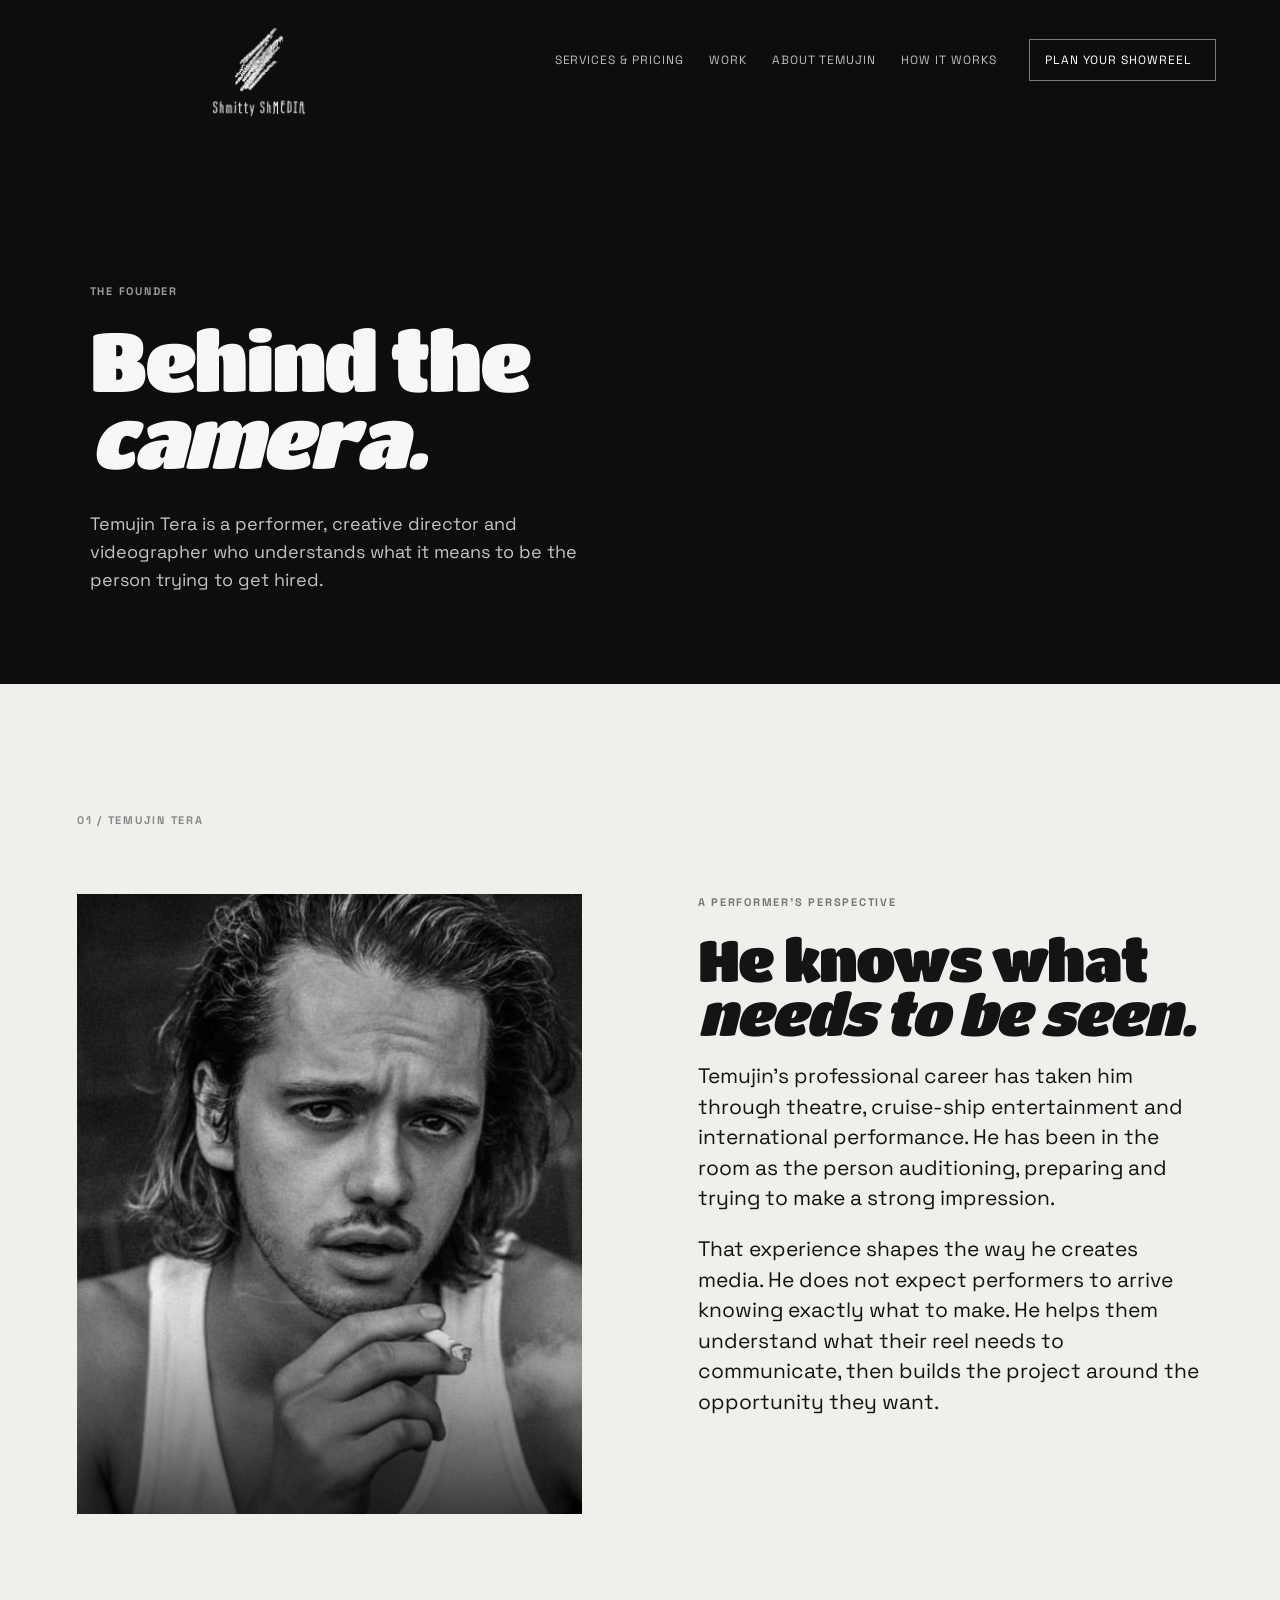
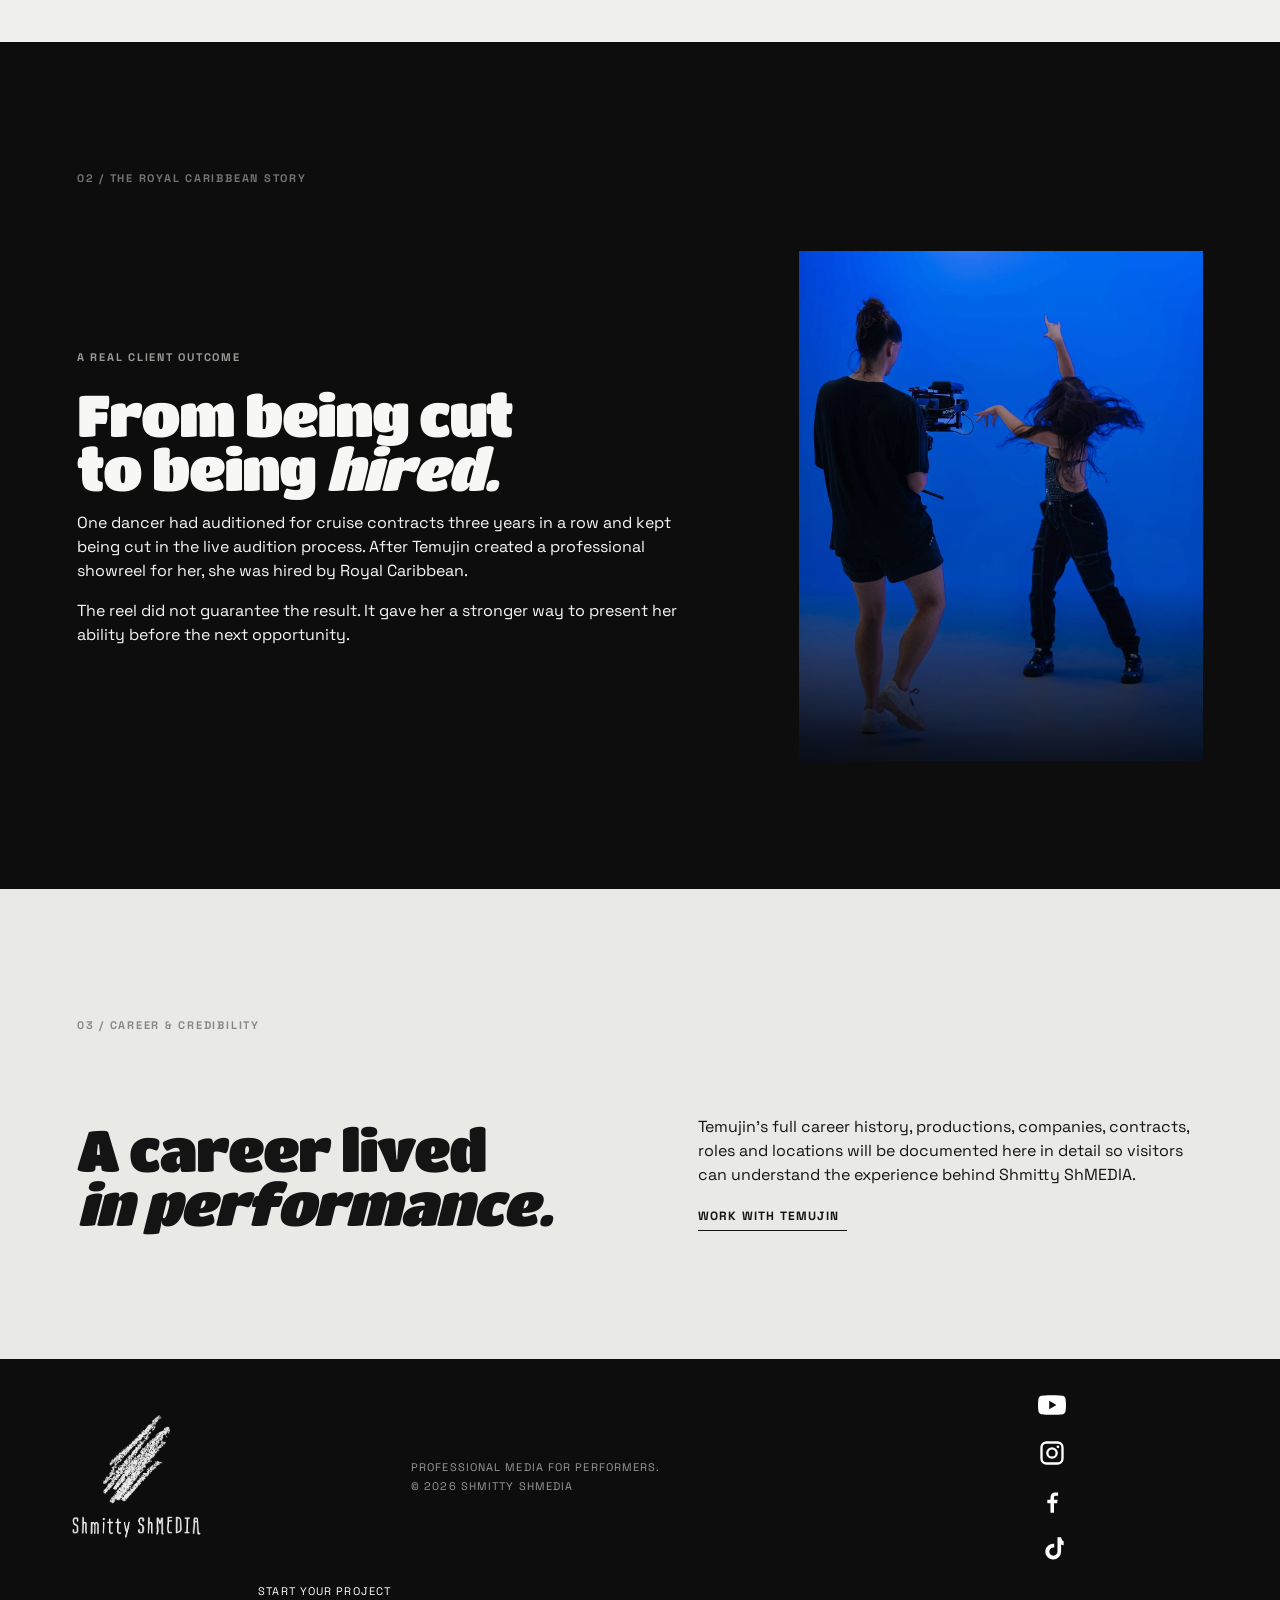
==== commit 60e2ff6f: "Add Temujin portrait to about page" ====
--- a/about.html
+++ b/about.html
@@ -1 +1 @@
-<!doctype html><html lang="en"><head><meta charset="utf-8"><meta name="viewport" content="width=device-width, initial-scale=1"><title>About Temujin — Shmitty ShMEDIA</title><meta name="description" content="Meet Temujin Tera, performer, director and founder of Shmitty ShMEDIA."><link rel="preconnect" href="https://fonts.googleapis.com"><link rel="preconnect" href="https://fonts.gstatic.com" crossorigin><link href="https://fonts.googleapis.com/css2?family=Fraunces:opsz,wght@9..144,400;9..144,500;9..144,600&family=Space+Grotesk:wght@400;500;600;700&family=Titan+One&display=swap" rel="stylesheet"><link rel="stylesheet" href="styles.css"></head><body><header class="site-header"><a class="brand" href="index.html"><img src="assets/logo_transparent_background.png" alt="Shmitty ShMEDIA"></a><nav><a href="services.html">Services &amp; pricing</a><a href="work.html">Work</a><a href="about.html">About Temujin</a><a href="process.html">How it works</a></nav><a class="header-cta" href="enquire.html">Plan your showreel <span></span></a><button class="menu" aria-label="Open menu">☰</button></header><main><section class="page-hero dark-section"><p class="eyebrow">The founder</p><h1>Behind the<br><em>camera.</em></h1><p class="hero-dek">Temujin Tera is a performer, creative director and videographer who understands what it means to be the person trying to get hired.</p></section><section class="founder-story section"><div class="section-number">01 / TEMUJIN TERA</div><div class="story-grid"><div class="story-portrait filming-image image-two"></div><div><p class="eyebrow">A performer’s perspective</p><h2>He knows what<br><em>needs to be seen.</em></h2><p class="large-copy">Temujin’s professional career has taken him through theatre, cruise-ship entertainment and international performance. He has been in the room as the person auditioning, preparing and trying to make a strong impression.</p><p class="large-copy">That experience shapes the way he creates media. He does not expect performers to arrive knowing exactly what to make. He helps them understand what their reel needs to communicate, then builds the project around the opportunity they want.</p></div></div></section><section class="dark-section section" id="case-study"><div class="section-number">02 / THE ROYAL CARIBBEAN STORY</div><div class="case-grid"><div><p class="eyebrow">A real client outcome</p><h2>From being cut<br>to being <em>hired.</em></h2><p>One dancer had auditioned for cruise contracts three years in a row and kept being cut in the live audition process. After Temujin created a professional showreel for her, she was hired by Royal Caribbean.</p><p>The reel did not guarantee the result. It gave her a stronger way to present her ability before the next opportunity.</p></div><div class="case-image filming-image image-one"></div></div></section><section class="credits section"><div class="section-number">03 / CAREER &amp; CREDIBILITY</div><div class="credits-grid"><h2>A career lived<br><em>in performance.</em></h2><div><p>Temujin’s full career history, productions, companies, contracts, roles and locations will be documented here in detail so visitors can understand the experience behind Shmitty ShMEDIA.</p><a class="text-link" href="enquire.html">Work with Temujin <span></span></a></div></div></section></main><footer class="site-footer dark-section"><img src="assets/logo_transparent_background.png" alt="Shmitty ShMEDIA"><div><span>Professional media for performers.</span><span>© 2026 Shmitty ShMEDIA</span></div><div class="footer-socials"><div class="social-links" aria-label="Social links"><a href="https://www.youtube.com/@ShmittyShMEDIA" target="_blank" rel="noopener" aria-label="YouTube"><svg viewBox="0 0 24 24" aria-hidden="true"><path d="M23.5 6.2a3 3 0 0 0-2.1-2.1C19.5 3.6 12 3.6 12 3.6s-7.5 0-9.4.5A3 3 0 0 0 .5 6.2 31 31 0 0 0 0 12a31 31 0 0 0 .5 5.8 3 3 0 0 0 2.1 2.1c1.9.5 9.4.5 9.4.5s7.5 0 9.4-.5a3 3 0 0 0 2.1-2.1A31 31 0 0 0 24 12a31 31 0 0 0-.5-5.8ZM9.6 15.6V8.4L15.8 12l-6.2 3.6Z"/></svg></a><a href="https://www.instagram.com/shmittyshmedia/" target="_blank" rel="noopener" aria-label="Instagram"><svg viewBox="0 0 24 24" aria-hidden="true"><path d="M7.2 2h9.6A5.2 5.2 0 0 1 22 7.2v9.6a5.2 5.2 0 0 1-5.2 5.2H7.2A5.2 5.2 0 0 1 2 16.8V7.2A5.2 5.2 0 0 1 7.2 2Zm0 2A3.2 3.2 0 0 0 4 7.2v9.6A3.2 3.2 0 0 0 7.2 20h9.6a3.2 3.2 0 0 0 3.2-3.2V7.2A3.2 3.2 0 0 0 16.8 4H7.2Zm9.9 1.5a1.2 1.2 0 1 1 0 2.4 1.2 1.2 0 0 1 0-2.4ZM12 7a5 5 0 1 1 0 10 5 5 0 0 1 0-10Zm0 2a3 3 0 1 0 0 6 3 3 0 0 0 0-6Z"/></svg></a><a href="https://www.facebook.com/ShmittyShMEDIA/" target="_blank" rel="noopener" aria-label="Facebook"><svg viewBox="0 0 24 24" aria-hidden="true"><path d="M13.7 22v-8h2.7l.4-3h-3.1V9.1c0-.9.3-1.6 1.7-1.6h1.8V4.8c-.3 0-1.3-.1-2.4-.1-2.4 0-4.1 1.5-4.1 4.2V11H8v3h2.7v8h3Z"/></svg></a><a href="https://www.tiktok.com/@shmittyshmedia" target="_blank" rel="noopener" aria-label="TikTok"><svg viewBox="0 0 24 24" aria-hidden="true"><path d="M16.7 2h3.1c.2 1.5 1 2.8 2.2 3.6v3.1a8.3 8.3 0 0 1-2.2-.6v6.1a6.8 6.8 0 1 1-5.9-6.7v3.3a3.5 3.5 0 1 0 2.8 3.4V2Z"/></svg></a></div></div><a href="enquire.html">Start your project</a></footer><script src="script.js"></script></body></html>
+<!doctype html><html lang="en"><head><meta charset="utf-8"><meta name="viewport" content="width=device-width, initial-scale=1"><title>About Temujin — Shmitty ShMEDIA</title><meta name="description" content="Meet Temujin Tera, performer, director and founder of Shmitty ShMEDIA."><link rel="preconnect" href="https://fonts.googleapis.com"><link rel="preconnect" href="https://fonts.gstatic.com" crossorigin><link href="https://fonts.googleapis.com/css2?family=Fraunces:opsz,wght@9..144,400;9..144,500;9..144,600&family=Space+Grotesk:wght@400;500;600;700&family=Titan+One&display=swap" rel="stylesheet"><link rel="stylesheet" href="styles.css"></head><body><header class="site-header"><a class="brand" href="index.html"><img src="assets/logo_transparent_background.png" alt="Shmitty ShMEDIA"></a><nav><a href="services.html">Services &amp; pricing</a><a href="work.html">Work</a><a href="about.html">About Temujin</a><a href="process.html">How it works</a></nav><a class="header-cta" href="enquire.html">Plan your showreel <span></span></a><button class="menu" aria-label="Open menu">☰</button></header><main><section class="page-hero dark-section"><p class="eyebrow">The founder</p><h1>Behind the<br><em>camera.</em></h1><p class="hero-dek">Temujin Tera is a performer, creative director and videographer who understands what it means to be the person trying to get hired.</p></section><section class="founder-story section"><div class="section-number">01 / TEMUJIN TERA</div><div class="story-grid"><div class="story-portrait temujin-portrait"></div><div><p class="eyebrow">A performer’s perspective</p><h2>He knows what<br><em>needs to be seen.</em></h2><p class="large-copy">Temujin’s professional career has taken him through theatre, cruise-ship entertainment and international performance. He has been in the room as the person auditioning, preparing and trying to make a strong impression.</p><p class="large-copy">That experience shapes the way he creates media. He does not expect performers to arrive knowing exactly what to make. He helps them understand what their reel needs to communicate, then builds the project around the opportunity they want.</p></div></div></section><section class="dark-section section" id="case-study"><div class="section-number">02 / THE ROYAL CARIBBEAN STORY</div><div class="case-grid"><div><p class="eyebrow">A real client outcome</p><h2>From being cut<br>to being <em>hired.</em></h2><p>One dancer had auditioned for cruise contracts three years in a row and kept being cut in the live audition process. After Temujin created a professional showreel for her, she was hired by Royal Caribbean.</p><p>The reel did not guarantee the result. It gave her a stronger way to present her ability before the next opportunity.</p></div><div class="case-image filming-image image-one"></div></div></section><section class="credits section"><div class="section-number">03 / CAREER &amp; CREDIBILITY</div><div class="credits-grid"><h2>A career lived<br><em>in performance.</em></h2><div><p>Temujin’s full career history, productions, companies, contracts, roles and locations will be documented here in detail so visitors can understand the experience behind Shmitty ShMEDIA.</p><a class="text-link" href="enquire.html">Work with Temujin <span></span></a></div></div></section></main><footer class="site-footer dark-section"><img src="assets/logo_transparent_background.png" alt="Shmitty ShMEDIA"><div><span>Professional media for performers.</span><span>© 2026 Shmitty ShMEDIA</span></div><div class="footer-socials"><div class="social-links" aria-label="Social links"><a href="https://www.youtube.com/@ShmittyShMEDIA" target="_blank" rel="noopener" aria-label="YouTube"><svg viewBox="0 0 24 24" aria-hidden="true"><path d="M23.5 6.2a3 3 0 0 0-2.1-2.1C19.5 3.6 12 3.6 12 3.6s-7.5 0-9.4.5A3 3 0 0 0 .5 6.2 31 31 0 0 0 0 12a31 31 0 0 0 .5 5.8 3 3 0 0 0 2.1 2.1c1.9.5 9.4.5 9.4.5s7.5 0 9.4-.5a3 3 0 0 0 2.1-2.1A31 31 0 0 0 24 12a31 31 0 0 0-.5-5.8ZM9.6 15.6V8.4L15.8 12l-6.2 3.6Z"/></svg></a><a href="https://www.instagram.com/shmittyshmedia/" target="_blank" rel="noopener" aria-label="Instagram"><svg viewBox="0 0 24 24" aria-hidden="true"><path d="M7.2 2h9.6A5.2 5.2 0 0 1 22 7.2v9.6a5.2 5.2 0 0 1-5.2 5.2H7.2A5.2 5.2 0 0 1 2 16.8V7.2A5.2 5.2 0 0 1 7.2 2Zm0 2A3.2 3.2 0 0 0 4 7.2v9.6A3.2 3.2 0 0 0 7.2 20h9.6a3.2 3.2 0 0 0 3.2-3.2V7.2A3.2 3.2 0 0 0 16.8 4H7.2Zm9.9 1.5a1.2 1.2 0 1 1 0 2.4 1.2 1.2 0 0 1 0-2.4ZM12 7a5 5 0 1 1 0 10 5 5 0 0 1 0-10Zm0 2a3 3 0 1 0 0 6 3 3 0 0 0 0-6Z"/></svg></a><a href="https://www.facebook.com/ShmittyShMEDIA/" target="_blank" rel="noopener" aria-label="Facebook"><svg viewBox="0 0 24 24" aria-hidden="true"><path d="M13.7 22v-8h2.7l.4-3h-3.1V9.1c0-.9.3-1.6 1.7-1.6h1.8V4.8c-.3 0-1.3-.1-2.4-.1-2.4 0-4.1 1.5-4.1 4.2V11H8v3h2.7v8h3Z"/></svg></a><a href="https://www.tiktok.com/@shmittyshmedia" target="_blank" rel="noopener" aria-label="TikTok"><svg viewBox="0 0 24 24" aria-hidden="true"><path d="M16.7 2h3.1c.2 1.5 1 2.8 2.2 3.6v3.1a8.3 8.3 0 0 1-2.2-.6v6.1a6.8 6.8 0 1 1-5.9-6.7v3.3a3.5 3.5 0 1 0 2.8 3.4V2Z"/></svg></a></div></div><a href="enquire.html">Start your project</a></footer><script src="script.js"></script></body></html>
--- a/styles.css
+++ b/styles.css
@@ -1,12 +1,12 @@
-:root{--display:'Titan One','Arial Rounded MT Bold',sans-serif;--black:#0d0d0d;--white:#f7f7f5;--muted:#a2a2a0;--line:rgba(255,255,255,.2);--ink:#141414;--paper:#efefec;--serif:'Fraunces','Bodoni 72','Didot',Georgia,serif;--sans:'Space Grotesk','Helvetica Neue',Arial,sans-serif}*{box-sizing:border-box}html{scroll-behavior:smooth}body{margin:0;background:var(--paper);color:var(--ink);font-family:var(--sans);font-size:16px;line-height:1.5}a{color:inherit;text-decoration:none}.dark-section{background:var(--black);color:var(--white)}.section{padding:clamp(72px,10vw,150px) clamp(22px,6vw,100px);position:relative}.section-number,.eyebrow{font-size:11px;letter-spacing:.16em;text-transform:uppercase;font-weight:700}.section-number{color:#888;margin-bottom:65px}.dark-section .section-number{color:#737371}.eyebrow{color:#777;margin:0 0 22px}.dark-section .eyebrow{color:#9a9a97}h1,h2,h3{font-family:var(--display);font-weight:400;letter-spacing:-.035em;line-height:.94;margin:0}h1{font-size:clamp(46px,6vw,98px);max-width:900px}h2{font-size:clamp(36px,4.5vw,70px)}h3{font-size:clamp(30px,2.8vw,42px)}em{font-style:italic}p{max-width:620px}.site-header{height:120px;position:absolute;overflow:visible;z-index:10;top:0;left:0;right:0;display:flex;align-items:center;gap:32px;padding:0 clamp(22px,5vw,72px);color:#fff}.brand{height:100px;display:flex;align-items:center;flex-shrink:0;overflow:visible}.brand img{width:390px;height:auto;max-height:100px;transform:translateY(12px);display:block;object-fit:contain;filter:invert(1)}.site-header nav{display:flex;gap:25px;margin-left:auto}.site-header nav a,.header-cta{font-size:12px;text-transform:uppercase;letter-spacing:.08em}.site-header nav a{opacity:.72}.site-header nav a:hover{opacity:1}.header-cta{border:1px solid rgba(255,255,255,.45);padding:11px 15px}.header-cta span,.button span,.text-link span{margin-left:8px}.menu{display:none;background:none;color:#fff;border:0;font-size:22px}.hero{min-height:100svh;padding:150px clamp(22px,7vw,115px) 55px;display:flex;align-items:flex-end;position:relative;overflow:hidden}.hero-copy{position:relative;z-index:2;max-width:760px}.hero-dek{font-size:18px;line-height:1.55;color:#c3c3c0;max-width:515px;margin:35px 0}.actions{display:flex;align-items:center;gap:28px;flex-wrap:wrap}.button{display:inline-block;padding:15px 20px;text-transform:uppercase;letter-spacing:.1em;font-size:11px;font-weight:700;transition:.25s}.button:hover{transform:translateY(-2px)}.light{background:#fff;color:#111}.dark-button{background:#111;color:#fff}.outline-light{border:1px solid #858583;color:#fff}.text-link{font-size:12px;font-weight:700;text-transform:uppercase;letter-spacing:.1em;display:inline-block;border-bottom:1px solid currentColor;padding-bottom:5px}.light-link{color:#fff}.video-placeholder{position:absolute;top:50%;left:50%;transform:translate(-50%,-50%) rotate(-15deg);z-index:2;font-size:11px;letter-spacing:.16em;color:#d8d8d4;border:1px solid rgba(255,255,255,.5);padding:12px 15px;white-space:nowrap}.hero-video iframe,.hero-video video{position:absolute;inset:0;width:100%;height:100%;border:0;object-fit:cover;background:#000}.hero-video:before{content:"";position:absolute;inset:0;background:linear-gradient(120deg,rgba(0,0,0,.25),rgba(0,0,0,.05) 50%,rgba(0,0,0,.45));z-index:1;pointer-events:none}.video-caption{position:absolute;z-index:3;bottom:36px;right:38px;font-size:10px;letter-spacing:.16em;color:#fff}.hero-art{position:absolute;inset:0;height:auto;margin:0;border:0;z-index:0;background:#101010}.hero-art:after{content:'';position:absolute;inset:0;border:0}.hero-mark{font-family:var(--serif);font-size:clamp(130px,18vw,280px);font-style:italic;letter-spacing:-.18em;transform:rotate(-15deg);color:#eaeae5;opacity:.9}.hero-mark span{font-family:var(--sans);font-size:.18em;vertical-align:middle;letter-spacing:0}.hero-art p{position:absolute;bottom:38px;left:38px;font-size:10px;line-height:1.6;letter-spacing:.18em;color:#b5b5b0}.frame-label{position:absolute;top:38px;left:38px;z-index:2;font-size:10px;letter-spacing:.16em;color:#aaa}.hero-lines{position:absolute;width:64%;height:70%;border:1px solid rgba(255,255,255,.15);transform:rotate(35deg)}.hero-foot{z-index:2;position:absolute;bottom:45px;left:clamp(22px,7vw,115px);right:clamp(22px,7vw,115px);display:flex;justify-content:space-between;color:#8b8b88;font-size:10px;text-transform:uppercase;letter-spacing:.16em}.statement-grid,.standard-grid,.founder-grid,.case-grid,.other-grid,.process-grid{display:grid;grid-template-columns:1.2fr .8fr;gap:clamp(40px,9vw,150px);align-items:end}.large-copy{font-size:21px;line-height:1.45;max-width:520px}.statement .text-link{margin-top:25px}.standard-grid{align-items:start}.standard h2{margin-bottom:50px}.standard-list{border-top:1px solid var(--line)}.standard-list div{display:flex;gap:28px;padding:21px 0;border-bottom:1px solid var(--line)}.standard-list strong{font-size:11px;color:#8f8f8b}.standard-list span{font-size:16px;color:#d2d2ce}.standard .button{margin-top:70px}.result-card{display:grid;grid-template-columns:1.15fr .85fr;align-items:center;gap:clamp(30px,7vw,100px)}.result-poster,.case-image,.founder-portrait{min-height:500px;background:linear-gradient(145deg,#c3c3bd,#353532 42%,#111);position:relative;overflow:hidden}.result-poster .video-placeholder{position:absolute;top:50%;left:50%;transform:translate(-50%,-50%);z-index:2;font-size:11px;letter-spacing:.16em;color:#fff;border:1px solid rgba(255,255,255,.7);padding:12px 15px;white-space:nowrap}.result-poster:after,.case-image:after,.founder-portrait:after{content:'';position:absolute;inset:0;background:linear-gradient(transparent 65%,rgba(0,0,0,.72))}.result-poster span,.case-image span,.founder-portrait span{position:absolute;z-index:1;left:30px;bottom:25px;color:#fff;font-size:11px;letter-spacing:.16em;line-height:1.5}.result-poster b{position:absolute;z-index:1;top:25px;right:30px;color:#fff;font-size:10px;letter-spacing:.16em}.result-copy p:not(.eyebrow),.case p,.other p{font-size:18px;color:#555;max-width:470px;margin:30px 0}.offers-head{display:grid;grid-template-columns:1fr 1fr;gap:40px;margin-bottom:55px}.offers-head p{font-size:18px;color:#5d5d59;max-width:440px}.offer-grid{display:grid;grid-template-columns:1fr 1fr;gap:20px}.offer-card{min-height:390px;padding:36px;background:#fff;display:flex;flex-direction:column;justify-content:space-between}.offer-card.featured{background:#111;color:#fff}.featured .eyebrow{color:#aaa}.offer-card p:not(.eyebrow){color:#5d5d59;max-width:390px}.featured p:not(.eyebrow){color:#c9c9c5}.center-cta{text-align:center;margin-top:45px}.case-grid{align-items:center}.case-image{min-height:510px;background:linear-gradient(155deg,#8c8c86,#20201e 55%,#090909)}.case h2,.founder h2{margin-bottom:24px}.case p{color:#c6c6c2}.founder-grid{align-items:center}.founder-portrait{min-height:560px;background:linear-gradient(140deg,#d0d0ca,#51514d 45%,#121212)}.other-grid{align-items:center}.other h2{font-size:clamp(40px,4.8vw,76px)}.other p{color:#c6c6c2}.process-strip{background:#e5e5e1}.steps{display:grid;grid-template-columns:1fr 1fr;border-top:1px solid #aaa}.steps div{padding:22px 0;border-bottom:1px solid #aaa;display:flex;gap:22px}.steps b{font-size:11px;color:#777}.steps span{font-family:var(--serif);font-size:23px}.final-cta{text-align:center}.final-cta h2{margin:22px auto 44px}.final-cta .text-link{display:block;width:max-content;margin:25px auto 0}.site-footer{padding:32px clamp(22px,5vw,72px);display:grid;grid-template-columns:1fr 1fr 1fr;align-items:center;gap:20px}.site-footer img{width:145px;height:auto;max-width:100%;object-fit:contain;filter:invert(1)}.site-footer div{display:flex;flex-direction:column;gap:3px;color:#999;font-size:11px;text-transform:uppercase;letter-spacing:.1em}.site-footer>a{text-align:right;color:#fff;text-transform:uppercase;font-size:11px;letter-spacing:.1em}
+:root{--display:'Titan One','Arial Rounded MT Bold',sans-serif;--black:#0d0d0d;--white:#f7f7f5;--muted:#a2a2a0;--line:rgba(255,255,255,.2);--ink:#141414;--paper:#efefec;--serif:'Fraunces','Bodoni 72','Didot',Georgia,serif;--sans:'Space Grotesk','Helvetica Neue',Arial,sans-serif}*{box-sizing:border-box}html{scroll-behavior:smooth}body{margin:0;background:var(--paper);color:var(--ink);font-family:var(--sans);font-size:16px;line-height:1.5}a{color:inherit;text-decoration:none}.dark-section{background:var(--black);color:var(--white)}.section{padding:clamp(72px,10vw,150px) clamp(22px,6vw,100px);position:relative}.section-number,.eyebrow{font-size:11px;letter-spacing:.16em;text-transform:uppercase;font-weight:700}.section-number{color:#888;margin-bottom:65px}.dark-section .section-number{color:#737371}.eyebrow{color:#777;margin:0 0 22px}.dark-section .eyebrow{color:#9a9a97}h1,h2,h3{font-family:var(--display);font-weight:400;letter-spacing:-.035em;line-height:.94;margin:0}h1{font-size:clamp(46px,6vw,98px);max-width:900px}h2{font-size:clamp(36px,4.5vw,70px)}h3{font-size:clamp(30px,2.8vw,42px)}em{font-style:italic}p{max-width:620px}.site-header{height:120px;position:absolute;overflow:visible;z-index:10;top:0;left:0;right:0;display:flex;align-items:center;gap:32px;padding:0 clamp(22px,5vw,72px);color:#fff}.brand{height:100px;display:flex;align-items:center;flex-shrink:0;overflow:visible}.brand img{width:390px;height:auto;max-height:100px;transform:translateY(12px);display:block;object-fit:contain;filter:invert(1)}.site-header nav{display:flex;gap:25px;margin-left:auto}.site-header nav a,.header-cta{font-size:12px;text-transform:uppercase;letter-spacing:.08em}.site-header nav a{opacity:.72}.site-header nav a:hover{opacity:1}.header-cta{border:1px solid rgba(255,255,255,.45);padding:11px 15px}.header-cta span,.button span,.text-link span{margin-left:8px}.menu{display:none;background:none;color:#fff;border:0;font-size:22px}.hero{min-height:100svh;padding:150px clamp(22px,7vw,115px) 55px;display:flex;align-items:flex-end;position:relative;overflow:hidden}.hero-copy{position:relative;z-index:2;max-width:760px}.hero-dek{font-size:18px;line-height:1.55;color:#c3c3c0;max-width:515px;margin:35px 0}.actions{display:flex;align-items:center;justify-content:center;gap:28px;flex-wrap:wrap}.hero-cta-stack{display:inline-flex;flex-direction:column;align-items:center;max-width:100%}.button{display:inline-block;padding:15px 20px;text-transform:uppercase;letter-spacing:.1em;font-size:11px;font-weight:700;transition:.25s}.button:hover{transform:translateY(-2px)}.light{background:#fff;color:#111}.dark-button{background:#111;color:#fff}.outline-light{border:1px solid #858583;color:#fff}.text-link{font-size:12px;font-weight:700;text-transform:uppercase;letter-spacing:.1em;display:inline-block;border-bottom:1px solid currentColor;padding-bottom:5px}.light-link{color:#fff}.video-placeholder{position:absolute;top:50%;left:50%;transform:translate(-50%,-50%) rotate(-15deg);z-index:2;font-size:11px;letter-spacing:.16em;color:#d8d8d4;border:1px solid rgba(255,255,255,.5);padding:12px 15px;white-space:nowrap}.hero-video iframe,.hero-video video{position:absolute;inset:0;width:100%;height:100%;border:0;object-fit:cover;background:#000}.hero-video:before{content:"";position:absolute;inset:0;background:linear-gradient(120deg,rgba(0,0,0,.25),rgba(0,0,0,.05) 50%,rgba(0,0,0,.45));z-index:1;pointer-events:none}.video-caption{position:absolute;z-index:3;bottom:36px;right:38px;font-size:10px;letter-spacing:.16em;color:#fff}.hero-art{position:absolute;inset:0;height:auto;margin:0;border:0;z-index:0;background:#101010}.hero-art:after{content:'';position:absolute;inset:0;border:0}.hero-mark{font-family:var(--serif);font-size:clamp(130px,18vw,280px);font-style:italic;letter-spacing:-.18em;transform:rotate(-15deg);color:#eaeae5;opacity:.9}.hero-mark span{font-family:var(--sans);font-size:.18em;vertical-align:middle;letter-spacing:0}.hero-art p{position:absolute;bottom:38px;left:38px;font-size:10px;line-height:1.6;letter-spacing:.18em;color:#b5b5b0}.frame-label{position:absolute;top:38px;left:38px;z-index:2;font-size:10px;letter-spacing:.16em;color:#aaa}.hero-lines{position:absolute;width:64%;height:70%;border:1px solid rgba(255,255,255,.15);transform:rotate(35deg)}.hero-foot{z-index:2;position:absolute;bottom:45px;left:clamp(22px,7vw,115px);right:clamp(22px,7vw,115px);display:flex;justify-content:space-between;color:#8b8b88;font-size:10px;text-transform:uppercase;letter-spacing:.16em}.statement-grid,.standard-grid,.founder-grid,.case-grid,.other-grid,.process-grid{display:grid;grid-template-columns:1.2fr .8fr;gap:clamp(40px,9vw,150px);align-items:end}.large-copy{font-size:21px;line-height:1.45;max-width:520px}.statement .text-link{margin-top:25px}.standard-grid{align-items:start}.standard h2{margin-bottom:50px}.standard-list{border-top:1px solid var(--line)}.standard-list div{display:flex;gap:28px;padding:21px 0;border-bottom:1px solid var(--line)}.standard-list strong{font-size:11px;color:#8f8f8b}.standard-list span{font-size:16px;color:#d2d2ce}.standard .button{margin-top:70px}.result-card{display:grid;grid-template-columns:1.15fr .85fr;align-items:center;gap:clamp(30px,7vw,100px)}.result-poster,.case-image,.founder-portrait{min-height:500px;background:linear-gradient(145deg,#c3c3bd,#353532 42%,#111);position:relative;overflow:hidden}.result-poster .video-placeholder{position:absolute;top:50%;left:50%;transform:translate(-50%,-50%);z-index:2;font-size:11px;letter-spacing:.16em;color:#fff;border:1px solid rgba(255,255,255,.7);padding:12px 15px;white-space:nowrap}.result-poster:after,.case-image:after,.founder-portrait:after{content:'';position:absolute;inset:0;background:linear-gradient(transparent 65%,rgba(0,0,0,.72))}.result-poster span,.case-image span,.founder-portrait span{position:absolute;z-index:1;left:30px;bottom:25px;color:#fff;font-size:11px;letter-spacing:.16em;line-height:1.5}.result-poster b{position:absolute;z-index:1;top:25px;right:30px;color:#fff;font-size:10px;letter-spacing:.16em}.result-copy p:not(.eyebrow),.case p,.other p{font-size:18px;color:#555;max-width:470px;margin:30px 0}.offers-head{display:grid;grid-template-columns:1fr 1fr;gap:40px;margin-bottom:55px}.offers-head p{font-size:18px;color:#5d5d59;max-width:440px}.offer-grid{display:grid;grid-template-columns:1fr 1fr;gap:20px}.offer-card{min-height:390px;padding:36px;background:#fff;display:flex;flex-direction:column;justify-content:space-between}.offer-card.featured{background:#111;color:#fff}.featured .eyebrow{color:#aaa}.offer-card p:not(.eyebrow){color:#5d5d59;max-width:390px}.featured p:not(.eyebrow){color:#c9c9c5}.center-cta{text-align:center;margin-top:45px}.case-grid{align-items:center}.case-image{min-height:510px;background:linear-gradient(155deg,#8c8c86,#20201e 55%,#090909)}.case h2,.founder h2{margin-bottom:24px}.case p{color:#c6c6c2}.founder-grid{align-items:center}.founder-portrait{min-height:560px;background:linear-gradient(140deg,#d0d0ca,#51514d 45%,#121212)}.other-grid{align-items:center}.other h2{font-size:clamp(40px,4.8vw,76px)}.other p{color:#c6c6c2}.process-strip{background:#e5e5e1}.steps{display:grid;grid-template-columns:1fr 1fr;border-top:1px solid #aaa}.steps div{padding:22px 0;border-bottom:1px solid #aaa;display:flex;gap:22px}.steps b{font-size:11px;color:#777}.steps span{font-family:var(--serif);font-size:23px}.final-cta{text-align:center}.final-cta h2{margin:22px auto 44px}.final-cta .text-link{display:block;width:max-content;margin:25px auto 0}.site-footer{padding:32px clamp(22px,5vw,72px);display:grid;grid-template-columns:1fr 1fr 1fr;align-items:center;gap:20px}.site-footer img{width:145px;height:auto;max-width:100%;object-fit:contain;filter:invert(1)}.site-footer div{display:flex;flex-direction:column;gap:3px;color:#999;font-size:11px;text-transform:uppercase;letter-spacing:.1em}.site-footer>a{text-align:right;color:#fff;text-transform:uppercase;font-size:11px;letter-spacing:.1em}
 @media(max-width:850px){.site-header nav,.header-cta{display:none}.menu{display:block;margin-left:auto}.hero{grid-template-columns:1fr;padding-top:135px}.hero-art{height:auto;margin:0}.hero-foot{bottom:20px}.statement-grid,.standard-grid,.founder-grid,.case-grid,.other-grid,.process-grid,.result-card{grid-template-columns:1fr;gap:45px}.offers-head{grid-template-columns:1fr}.offer-grid{grid-template-columns:1fr}.result-poster,.case-image,.founder-portrait{min-height:380px}.site-footer{grid-template-columns:1fr}.site-footer>a{text-align:left}.site-footer div{order:3}.section-number{margin-bottom:42px}.large-copy{font-size:18px}}
 .page-hero{min-height:76vh;padding:170px clamp(22px,7vw,115px) 90px;display:flex;flex-direction:column;justify-content:flex-end}.page-hero h1{font-size:clamp(50px,6.4vw,106px)}.page-hero .hero-dek{margin:35px 0 0}.pricing{background:#e9e9e5}.price-card{padding:clamp(28px,5vw,70px);background:#fff;margin-bottom:22px;display:grid;grid-template-columns:1fr .8fr;gap:60px;align-items:end}.price-card h2{font-size:clamp(42px,5.4vw,84px);margin-bottom:22px}.price-card p:not(.eyebrow){font-size:18px;color:#555;max-width:530px}.price-card ul{padding:0;margin:35px 0 0;list-style:none;border-top:1px solid #bbb}.price-card li{padding:14px 0;border-bottom:1px solid #bbb;font-size:15px}.price-card li:before{content:'+';margin-right:14px;color:#888}.price-card.dark-section p:not(.eyebrow),.price-card.dark-section li{color:#d3d3cf}.price-card.dark-section ul{border-color:#444}.price-card.dark-section li{border-color:#444}.other-services{background:#111}.service-list{border-top:1px solid var(--line)}.service-list>div{display:grid;grid-template-columns:40px 1fr;gap:16px;padding:20px 0;border-bottom:1px solid var(--line)}.service-list b{color:#888;font-size:11px}.service-list span{font-family:var(--serif);font-size:27px}.service-list small{grid-column:2;color:#aaa;font-size:14px}.other-services>.button{margin-top:60px}.notes{background:#e9e9e5}.notes-grid,.story-grid,.credits-grid,.enquiry-grid{display:grid;grid-template-columns:1fr 1fr;gap:clamp(40px,9vw,150px);align-items:start}.faq-list{border-top:1px solid #aaa}.faq-list details{padding:20px 0;border-bottom:1px solid #aaa}.faq-list summary{font-family:var(--serif);font-size:24px;cursor:pointer}.faq-list p{color:#555;margin-bottom:0}.story-portrait{min-height:620px;background:linear-gradient(145deg,#c7c7c1,#373733 55%,#111);position:relative}.story-portrait:after{content:'';position:absolute;inset:0;background:linear-gradient(transparent 65%,rgba(0,0,0,.7))}.story-portrait span{position:absolute;bottom:25px;left:30px;z-index:1;color:white;font-size:11px;letter-spacing:.16em;line-height:1.5}.credits{background:#e9e9e5}.credits-grid{align-items:end}.gallery{display:grid;grid-template-columns:1.2fr .8fr;gap:20px;margin-bottom:45px}.gallery-card{min-height:390px;background:linear-gradient(145deg,#b0b0aa,#292926 58%,#111);color:#fff;padding:28px;display:flex;flex-direction:column;justify-content:space-between}.gallery-card.tall{min-height:580px;grid-row:span 2}.gallery-card div{display:flex;justify-content:space-between;font-size:10px;letter-spacing:.16em}.gallery-card h3{font-size:42px}.gallery-card small{font-size:11px;text-transform:uppercase;letter-spacing:.12em;color:#bbb}.big-steps{display:grid;grid-template-columns:1fr 1fr;gap:0 80px;margin-bottom:65px}.big-steps>div{padding:30px 0;border-top:1px solid #aaa}.big-steps b{font-size:11px;color:#777}.big-steps h2{font-size:42px;margin:24px 0}.big-steps p{color:#555;font-size:17px}.enquiry{background:#e9e9e5}.enquiry form{background:#fff;padding:clamp(25px,5vw,65px);display:flex;flex-direction:column;gap:20px}.enquiry label{font-size:11px;text-transform:uppercase;letter-spacing:.12em;font-weight:700}.enquiry input,.enquiry select,.enquiry textarea{display:block;width:100%;margin-top:9px;padding:14px 0;border:0;border-bottom:1px solid #999;background:transparent;font:16px var(--sans);color:#111}.enquiry textarea{resize:vertical}.form-two{display:grid;grid-template-columns:1fr 1fr;gap:22px}.success h2{font-size:60px;margin:20px 0}.success p:not(.eyebrow){font-size:18px;color:#555}
 @media(max-width:850px){.page-hero{min-height:72vh;padding-top:145px}.price-card,.notes-grid,.story-grid,.credits-grid,.enquiry-grid{grid-template-columns:1fr;gap:40px}.gallery{grid-template-columns:1fr}.gallery-card.tall{min-height:420px;grid-row:auto}.big-steps{grid-template-columns:1fr;gap:0}.form-two{grid-template-columns:1fr}.service-list span{font-size:23px}}
 
-.filming-image{background-size:cover;background-position:center}.image-one{background-image:linear-gradient(180deg,rgba(0,0,0,.05),rgba(0,0,0,.35)),url('assets/temujin-filming-01.jpg')}.image-two{background-image:linear-gradient(180deg,rgba(0,0,0,.05),rgba(0,0,0,.35)),url('assets/temujin-filming-02.jpg')}.image-three{background-image:linear-gradient(180deg,rgba(0,0,0,.05),rgba(0,0,0,.35)),url('assets/temujin-filming-03.jpg')}
+.filming-image{background-size:cover;background-position:center}.image-one{background-image:linear-gradient(180deg,rgba(0,0,0,.05),rgba(0,0,0,.35)),url('assets/temujin-filming-01.jpg')}.image-two{background-image:linear-gradient(180deg,rgba(0,0,0,.05),rgba(0,0,0,.35)),url('assets/temujin-filming-02.jpg')}.image-three{background-image:linear-gradient(180deg,rgba(0,0,0,.05),rgba(0,0,0,.35)),url('assets/temujin-filming-03.jpg')}.temujin-portrait{background-image:url('assets/temujin-portrait.jpg');background-size:cover;background-position:center top}
 
 /* Playful display type inspired by the original Ride My Bike Pro Bold direction. */
 
 @media(max-width:850px){.brand{height:78px}.brand img{width:308px;max-height:78px;transform:translateY(8px)}}
 
-.social-strip{margin-top:38px;display:flex;align-items:center;gap:22px;color:#9a9a97;font-size:10px;text-transform:uppercase;letter-spacing:.14em}.social-links{display:flex;gap:16px;align-items:center}.social-links a{width:22px;height:22px;display:grid;place-items:center}.social-links svg{width:100%;height:100%;fill:currentColor;display:block}.social-links a{color:inherit;transition:color .2s}.social-links a:hover{color:#fff}.footer-socials{display:flex;flex-direction:column;gap:8px;color:#999;font-size:10px;text-transform:uppercase;letter-spacing:.12em}.footer-socials .social-links{gap:16px;color:#fff}.footer-socials .social-links a:hover{color:#aaa}.site-footer{grid-template-columns:1fr 1.4fr 1fr}.site-footer>a{white-space:nowrap}@media(max-width:850px){.social-strip{align-items:flex-start;flex-direction:column;gap:10px;margin-top:30px}.footer-socials{order:2}.site-footer div{order:3}.site-footer>a{order:1}.site-footer{grid-template-columns:1fr}}
+.social-strip{margin-top:32px;display:flex;align-items:center;justify-content:center;width:100%;gap:22px;color:#fff;font-size:10px;text-transform:uppercase;letter-spacing:.14em}.social-links{display:flex;gap:24px;align-items:center;justify-content:center}.social-links a{width:34px;height:34px;display:grid;place-items:center;color:#fff;transition:color .2s,transform .2s}.social-links svg{width:100%;height:100%;fill:currentColor;display:block}.social-links a:hover{color:#fff;transform:translateY(-2px)}.footer-socials{display:flex;flex-direction:column;align-items:center;text-align:center;gap:8px;color:#fff;font-size:10px;text-transform:uppercase;letter-spacing:.12em}.footer-socials .social-links{gap:20px;color:#fff}.footer-socials .social-links a{width:28px;height:28px}.footer-socials .social-links a:hover{color:#aaa}.site-footer{grid-template-columns:1fr 1.4fr 1fr}.site-footer>a{white-space:nowrap}@media(max-width:850px){.hero-cta-stack{align-items:flex-start}.actions{justify-content:flex-start}.social-strip{align-items:center;justify-content:center;gap:10px;margin-top:28px}.footer-socials{order:2;align-items:flex-start;text-align:left}.footer-socials .social-links{justify-content:flex-start}.site-footer div{order:3}.site-footer>a{order:1}.site-footer{grid-template-columns:1fr}}
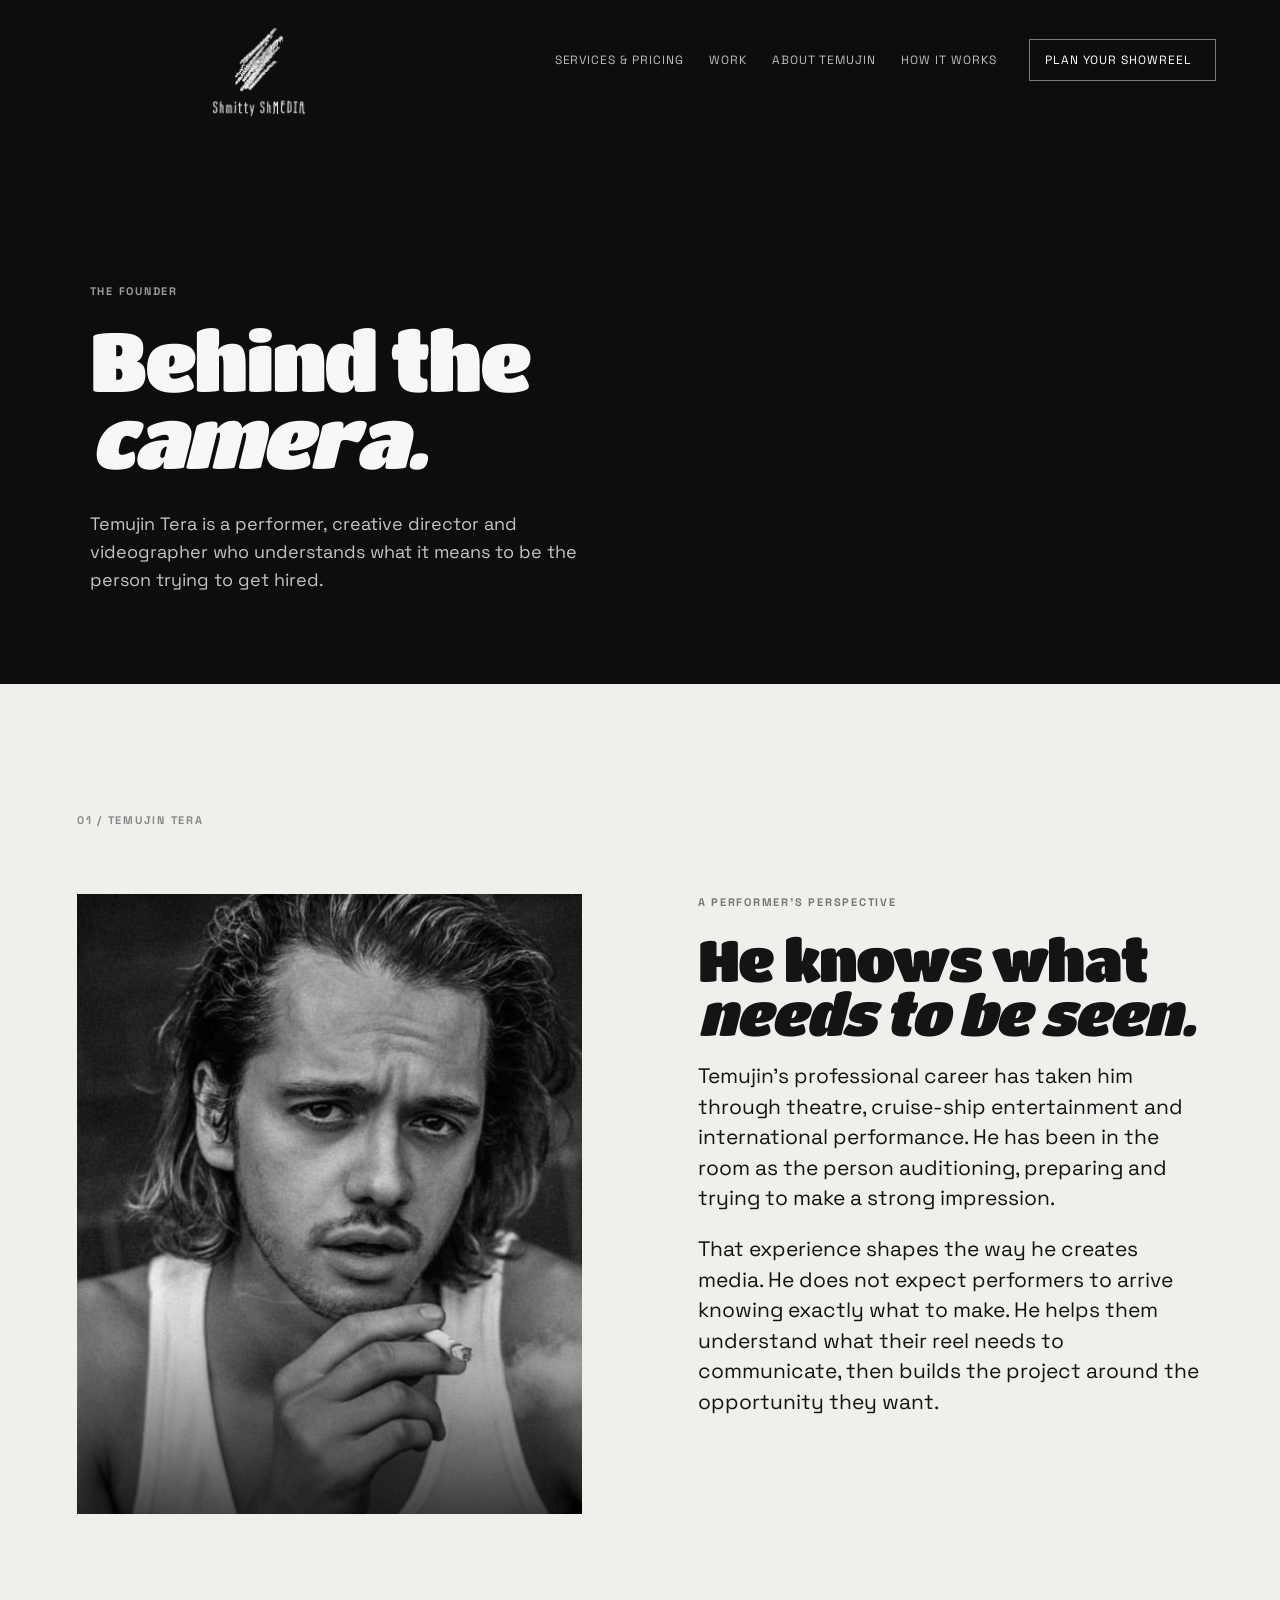
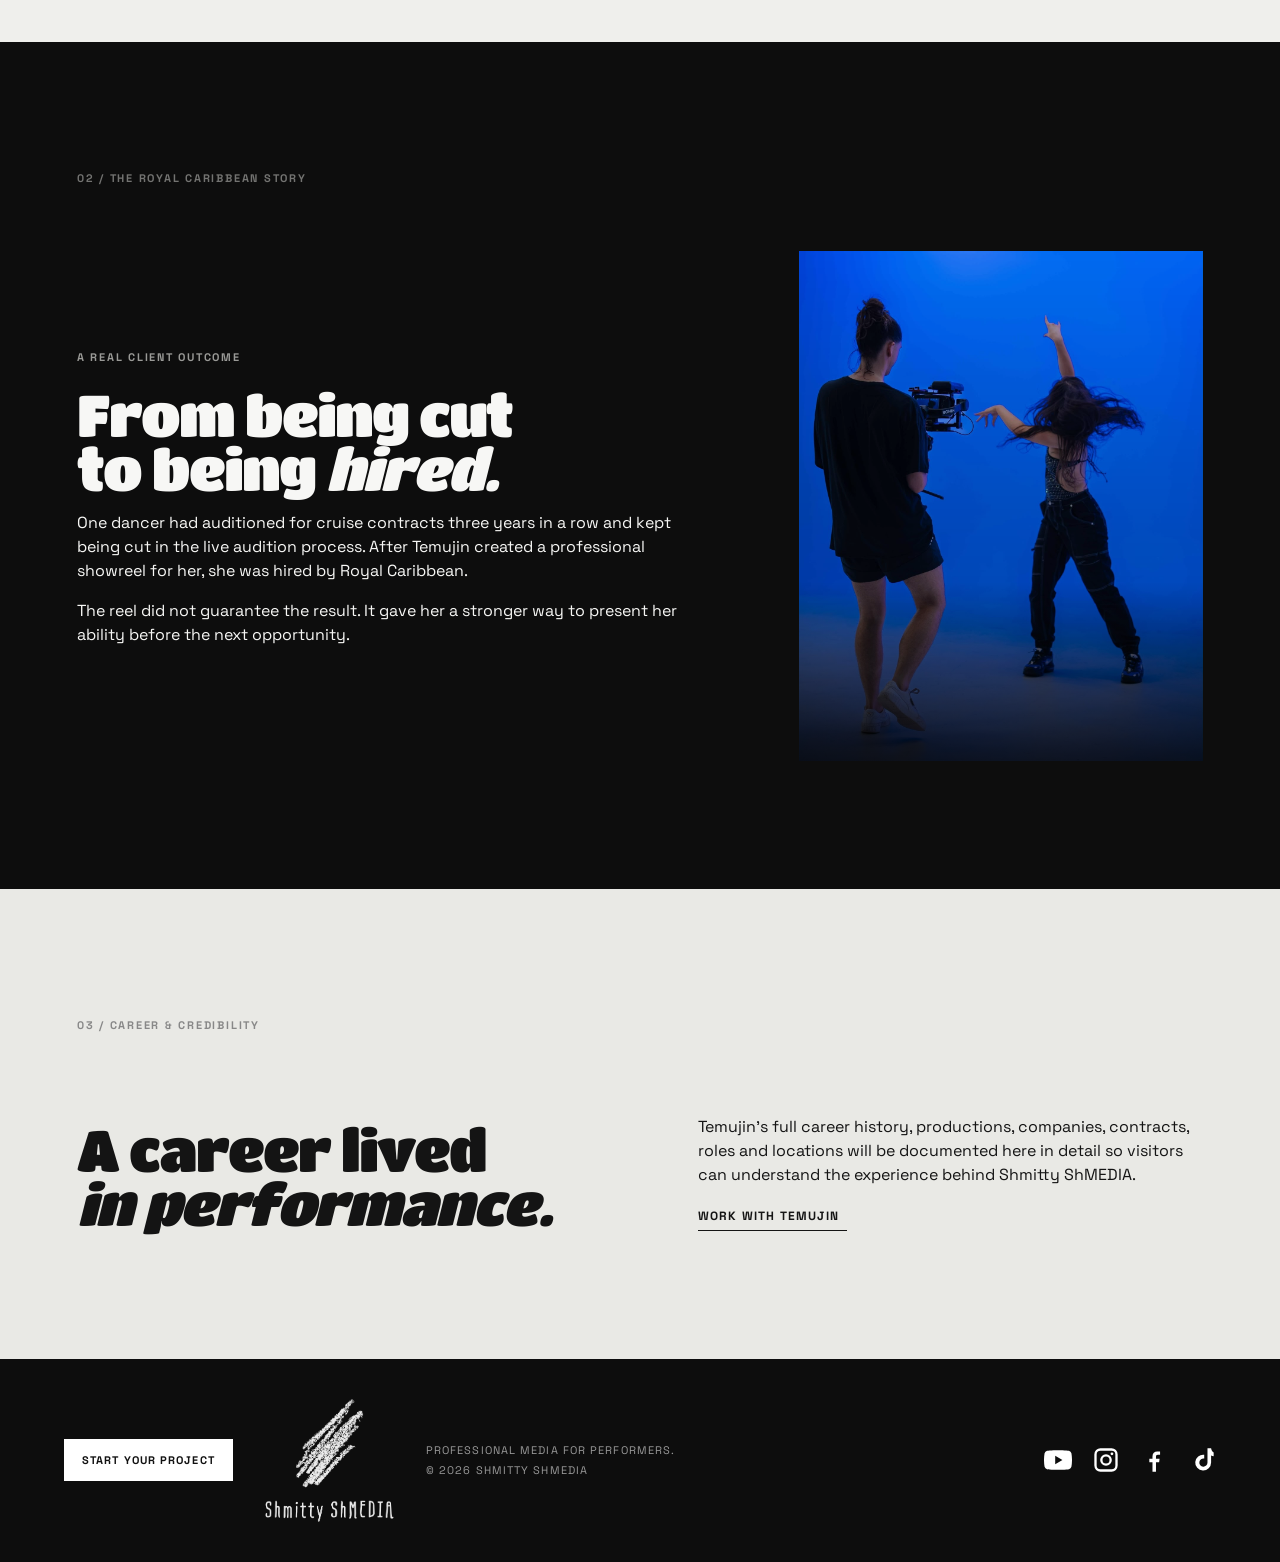
==== commit 99f511db: "Refine site footer layout" ====
--- a/about.html
+++ b/about.html
@@ -1 +1 @@
-<!doctype html><html lang="en"><head><meta charset="utf-8"><meta name="viewport" content="width=device-width, initial-scale=1"><title>About Temujin — Shmitty ShMEDIA</title><meta name="description" content="Meet Temujin Tera, performer, director and founder of Shmitty ShMEDIA."><link rel="preconnect" href="https://fonts.googleapis.com"><link rel="preconnect" href="https://fonts.gstatic.com" crossorigin><link href="https://fonts.googleapis.com/css2?family=Fraunces:opsz,wght@9..144,400;9..144,500;9..144,600&family=Space+Grotesk:wght@400;500;600;700&family=Titan+One&display=swap" rel="stylesheet"><link rel="stylesheet" href="styles.css"></head><body><header class="site-header"><a class="brand" href="index.html"><img src="assets/logo_transparent_background.png" alt="Shmitty ShMEDIA"></a><nav><a href="services.html">Services &amp; pricing</a><a href="work.html">Work</a><a href="about.html">About Temujin</a><a href="process.html">How it works</a></nav><a class="header-cta" href="enquire.html">Plan your showreel <span></span></a><button class="menu" aria-label="Open menu">☰</button></header><main><section class="page-hero dark-section"><p class="eyebrow">The founder</p><h1>Behind the<br><em>camera.</em></h1><p class="hero-dek">Temujin Tera is a performer, creative director and videographer who understands what it means to be the person trying to get hired.</p></section><section class="founder-story section"><div class="section-number">01 / TEMUJIN TERA</div><div class="story-grid"><div class="story-portrait temujin-portrait"></div><div><p class="eyebrow">A performer’s perspective</p><h2>He knows what<br><em>needs to be seen.</em></h2><p class="large-copy">Temujin’s professional career has taken him through theatre, cruise-ship entertainment and international performance. He has been in the room as the person auditioning, preparing and trying to make a strong impression.</p><p class="large-copy">That experience shapes the way he creates media. He does not expect performers to arrive knowing exactly what to make. He helps them understand what their reel needs to communicate, then builds the project around the opportunity they want.</p></div></div></section><section class="dark-section section" id="case-study"><div class="section-number">02 / THE ROYAL CARIBBEAN STORY</div><div class="case-grid"><div><p class="eyebrow">A real client outcome</p><h2>From being cut<br>to being <em>hired.</em></h2><p>One dancer had auditioned for cruise contracts three years in a row and kept being cut in the live audition process. After Temujin created a professional showreel for her, she was hired by Royal Caribbean.</p><p>The reel did not guarantee the result. It gave her a stronger way to present her ability before the next opportunity.</p></div><div class="case-image filming-image image-one"></div></div></section><section class="credits section"><div class="section-number">03 / CAREER &amp; CREDIBILITY</div><div class="credits-grid"><h2>A career lived<br><em>in performance.</em></h2><div><p>Temujin’s full career history, productions, companies, contracts, roles and locations will be documented here in detail so visitors can understand the experience behind Shmitty ShMEDIA.</p><a class="text-link" href="enquire.html">Work with Temujin <span></span></a></div></div></section></main><footer class="site-footer dark-section"><img src="assets/logo_transparent_background.png" alt="Shmitty ShMEDIA"><div><span>Professional media for performers.</span><span>© 2026 Shmitty ShMEDIA</span></div><div class="footer-socials"><div class="social-links" aria-label="Social links"><a href="https://www.youtube.com/@ShmittyShMEDIA" target="_blank" rel="noopener" aria-label="YouTube"><svg viewBox="0 0 24 24" aria-hidden="true"><path d="M23.5 6.2a3 3 0 0 0-2.1-2.1C19.5 3.6 12 3.6 12 3.6s-7.5 0-9.4.5A3 3 0 0 0 .5 6.2 31 31 0 0 0 0 12a31 31 0 0 0 .5 5.8 3 3 0 0 0 2.1 2.1c1.9.5 9.4.5 9.4.5s7.5 0 9.4-.5a3 3 0 0 0 2.1-2.1A31 31 0 0 0 24 12a31 31 0 0 0-.5-5.8ZM9.6 15.6V8.4L15.8 12l-6.2 3.6Z"/></svg></a><a href="https://www.instagram.com/shmittyshmedia/" target="_blank" rel="noopener" aria-label="Instagram"><svg viewBox="0 0 24 24" aria-hidden="true"><path d="M7.2 2h9.6A5.2 5.2 0 0 1 22 7.2v9.6a5.2 5.2 0 0 1-5.2 5.2H7.2A5.2 5.2 0 0 1 2 16.8V7.2A5.2 5.2 0 0 1 7.2 2Zm0 2A3.2 3.2 0 0 0 4 7.2v9.6A3.2 3.2 0 0 0 7.2 20h9.6a3.2 3.2 0 0 0 3.2-3.2V7.2A3.2 3.2 0 0 0 16.8 4H7.2Zm9.9 1.5a1.2 1.2 0 1 1 0 2.4 1.2 1.2 0 0 1 0-2.4ZM12 7a5 5 0 1 1 0 10 5 5 0 0 1 0-10Zm0 2a3 3 0 1 0 0 6 3 3 0 0 0 0-6Z"/></svg></a><a href="https://www.facebook.com/ShmittyShMEDIA/" target="_blank" rel="noopener" aria-label="Facebook"><svg viewBox="0 0 24 24" aria-hidden="true"><path d="M13.7 22v-8h2.7l.4-3h-3.1V9.1c0-.9.3-1.6 1.7-1.6h1.8V4.8c-.3 0-1.3-.1-2.4-.1-2.4 0-4.1 1.5-4.1 4.2V11H8v3h2.7v8h3Z"/></svg></a><a href="https://www.tiktok.com/@shmittyshmedia" target="_blank" rel="noopener" aria-label="TikTok"><svg viewBox="0 0 24 24" aria-hidden="true"><path d="M16.7 2h3.1c.2 1.5 1 2.8 2.2 3.6v3.1a8.3 8.3 0 0 1-2.2-.6v6.1a6.8 6.8 0 1 1-5.9-6.7v3.3a3.5 3.5 0 1 0 2.8 3.4V2Z"/></svg></a></div></div><a href="enquire.html">Start your project</a></footer><script src="script.js"></script></body></html>
+<!doctype html><html lang="en"><head><meta charset="utf-8"><meta name="viewport" content="width=device-width, initial-scale=1"><title>About Temujin — Shmitty ShMEDIA</title><meta name="description" content="Meet Temujin Tera, performer, director and founder of Shmitty ShMEDIA."><link rel="preconnect" href="https://fonts.googleapis.com"><link rel="preconnect" href="https://fonts.gstatic.com" crossorigin><link href="https://fonts.googleapis.com/css2?family=Fraunces:opsz,wght@9..144,400;9..144,500;9..144,600&family=Space+Grotesk:wght@400;500;600;700&family=Titan+One&display=swap" rel="stylesheet"><link rel="stylesheet" href="styles.css"></head><body><header class="site-header"><a class="brand" href="index.html"><img src="assets/logo_transparent_background.png" alt="Shmitty ShMEDIA"></a><nav><a href="services.html">Services &amp; pricing</a><a href="work.html">Work</a><a href="about.html">About Temujin</a><a href="process.html">How it works</a></nav><a class="header-cta" href="enquire.html">Plan your showreel <span></span></a><button class="menu" aria-label="Open menu">☰</button></header><main><section class="page-hero dark-section"><p class="eyebrow">The founder</p><h1>Behind the<br><em>camera.</em></h1><p class="hero-dek">Temujin Tera is a performer, creative director and videographer who understands what it means to be the person trying to get hired.</p></section><section class="founder-story section"><div class="section-number">01 / TEMUJIN TERA</div><div class="story-grid"><div class="story-portrait temujin-portrait"></div><div><p class="eyebrow">A performer’s perspective</p><h2>He knows what<br><em>needs to be seen.</em></h2><p class="large-copy">Temujin’s professional career has taken him through theatre, cruise-ship entertainment and international performance. He has been in the room as the person auditioning, preparing and trying to make a strong impression.</p><p class="large-copy">That experience shapes the way he creates media. He does not expect performers to arrive knowing exactly what to make. He helps them understand what their reel needs to communicate, then builds the project around the opportunity they want.</p></div></div></section><section class="dark-section section" id="case-study"><div class="section-number">02 / THE ROYAL CARIBBEAN STORY</div><div class="case-grid"><div><p class="eyebrow">A real client outcome</p><h2>From being cut<br>to being <em>hired.</em></h2><p>One dancer had auditioned for cruise contracts three years in a row and kept being cut in the live audition process. After Temujin created a professional showreel for her, she was hired by Royal Caribbean.</p><p>The reel did not guarantee the result. It gave her a stronger way to present her ability before the next opportunity.</p></div><div class="case-image filming-image image-one"></div></div></section><section class="credits section"><div class="section-number">03 / CAREER &amp; CREDIBILITY</div><div class="credits-grid"><h2>A career lived<br><em>in performance.</em></h2><div><p>Temujin’s full career history, productions, companies, contracts, roles and locations will be documented here in detail so visitors can understand the experience behind Shmitty ShMEDIA.</p><a class="text-link" href="enquire.html">Work with Temujin <span></span></a></div></div></section></main><footer class="site-footer dark-section"><a class="footer-cta" href="enquire.html">Start your project</a><img src="assets/logo_transparent_background.png" alt="Shmitty ShMEDIA"><div class="footer-copy"><span>Professional media for performers.</span><span>© 2026 Shmitty ShMEDIA</span></div><div class="footer-socials"><div class="social-links" aria-label="Social links"><a href="https://www.youtube.com/@ShmittyShMEDIA" target="_blank" rel="noopener" aria-label="YouTube"><svg viewBox="0 0 24 24" aria-hidden="true"><path d="M23.5 6.2a3 3 0 0 0-2.1-2.1C19.5 3.6 12 3.6 12 3.6s-7.5 0-9.4.5A3 3 0 0 0 .5 6.2 31 31 0 0 0 0 12a31 31 0 0 0 .5 5.8 3 3 0 0 0 2.1 2.1c1.9.5 9.4.5 9.4.5s7.5 0 9.4-.5a3 3 0 0 0 2.1-2.1A31 31 0 0 0 24 12a31 31 0 0 0-.5-5.8ZM9.6 15.6V8.4L15.8 12l-6.2 3.6Z"/></svg></a><a href="https://www.instagram.com/shmittyshmedia/" target="_blank" rel="noopener" aria-label="Instagram"><svg viewBox="0 0 24 24" aria-hidden="true"><path d="M7.2 2h9.6A5.2 5.2 0 0 1 22 7.2v9.6a5.2 5.2 0 0 1-5.2 5.2H7.2A5.2 5.2 0 0 1 2 16.8V7.2A5.2 5.2 0 0 1 7.2 2Zm0 2A3.2 3.2 0 0 0 4 7.2v9.6A3.2 3.2 0 0 0 7.2 20h9.6a3.2 3.2 0 0 0 3.2-3.2V7.2A3.2 3.2 0 0 0 16.8 4H7.2Zm9.9 1.5a1.2 1.2 0 1 1 0 2.4 1.2 1.2 0 0 1 0-2.4ZM12 7a5 5 0 1 1 0 10 5 5 0 0 1 0-10Zm0 2a3 3 0 1 0 0 6 3 3 0 0 0 0-6Z"/></svg></a><a href="https://www.facebook.com/ShmittyShMEDIA/" target="_blank" rel="noopener" aria-label="Facebook"><svg viewBox="0 0 24 24" aria-hidden="true"><path d="M13.7 22v-8h2.7l.4-3h-3.1V9.1c0-.9.3-1.6 1.7-1.6h1.8V4.8c-.3 0-1.3-.1-2.4-.1-2.4 0-4.1 1.5-4.1 4.2V11H8v3h2.7v8h3Z"/></svg></a><a href="https://www.tiktok.com/@shmittyshmedia" target="_blank" rel="noopener" aria-label="TikTok"><svg viewBox="0 0 24 24" aria-hidden="true"><path d="M16.7 2h3.1c.2 1.5 1 2.8 2.2 3.6v3.1a8.3 8.3 0 0 1-2.2-.6v6.1a6.8 6.8 0 1 1-5.9-6.7v3.3a3.5 3.5 0 1 0 2.8 3.4V2Z"/></svg></a></div></div></footer><script src="script.js"></script></body></html>
--- a/styles.css
+++ b/styles.css
@@ -1,4 +1,4 @@
-:root{--display:'Titan One','Arial Rounded MT Bold',sans-serif;--black:#0d0d0d;--white:#f7f7f5;--muted:#a2a2a0;--line:rgba(255,255,255,.2);--ink:#141414;--paper:#efefec;--serif:'Fraunces','Bodoni 72','Didot',Georgia,serif;--sans:'Space Grotesk','Helvetica Neue',Arial,sans-serif}*{box-sizing:border-box}html{scroll-behavior:smooth}body{margin:0;background:var(--paper);color:var(--ink);font-family:var(--sans);font-size:16px;line-height:1.5}a{color:inherit;text-decoration:none}.dark-section{background:var(--black);color:var(--white)}.section{padding:clamp(72px,10vw,150px) clamp(22px,6vw,100px);position:relative}.section-number,.eyebrow{font-size:11px;letter-spacing:.16em;text-transform:uppercase;font-weight:700}.section-number{color:#888;margin-bottom:65px}.dark-section .section-number{color:#737371}.eyebrow{color:#777;margin:0 0 22px}.dark-section .eyebrow{color:#9a9a97}h1,h2,h3{font-family:var(--display);font-weight:400;letter-spacing:-.035em;line-height:.94;margin:0}h1{font-size:clamp(46px,6vw,98px);max-width:900px}h2{font-size:clamp(36px,4.5vw,70px)}h3{font-size:clamp(30px,2.8vw,42px)}em{font-style:italic}p{max-width:620px}.site-header{height:120px;position:absolute;overflow:visible;z-index:10;top:0;left:0;right:0;display:flex;align-items:center;gap:32px;padding:0 clamp(22px,5vw,72px);color:#fff}.brand{height:100px;display:flex;align-items:center;flex-shrink:0;overflow:visible}.brand img{width:390px;height:auto;max-height:100px;transform:translateY(12px);display:block;object-fit:contain;filter:invert(1)}.site-header nav{display:flex;gap:25px;margin-left:auto}.site-header nav a,.header-cta{font-size:12px;text-transform:uppercase;letter-spacing:.08em}.site-header nav a{opacity:.72}.site-header nav a:hover{opacity:1}.header-cta{border:1px solid rgba(255,255,255,.45);padding:11px 15px}.header-cta span,.button span,.text-link span{margin-left:8px}.menu{display:none;background:none;color:#fff;border:0;font-size:22px}.hero{min-height:100svh;padding:150px clamp(22px,7vw,115px) 55px;display:flex;align-items:flex-end;position:relative;overflow:hidden}.hero-copy{position:relative;z-index:2;max-width:760px}.hero-dek{font-size:18px;line-height:1.55;color:#c3c3c0;max-width:515px;margin:35px 0}.actions{display:flex;align-items:center;justify-content:center;gap:28px;flex-wrap:wrap}.hero-cta-stack{display:inline-flex;flex-direction:column;align-items:center;max-width:100%}.button{display:inline-block;padding:15px 20px;text-transform:uppercase;letter-spacing:.1em;font-size:11px;font-weight:700;transition:.25s}.button:hover{transform:translateY(-2px)}.light{background:#fff;color:#111}.dark-button{background:#111;color:#fff}.outline-light{border:1px solid #858583;color:#fff}.text-link{font-size:12px;font-weight:700;text-transform:uppercase;letter-spacing:.1em;display:inline-block;border-bottom:1px solid currentColor;padding-bottom:5px}.light-link{color:#fff}.video-placeholder{position:absolute;top:50%;left:50%;transform:translate(-50%,-50%) rotate(-15deg);z-index:2;font-size:11px;letter-spacing:.16em;color:#d8d8d4;border:1px solid rgba(255,255,255,.5);padding:12px 15px;white-space:nowrap}.hero-video iframe,.hero-video video{position:absolute;inset:0;width:100%;height:100%;border:0;object-fit:cover;background:#000}.hero-video:before{content:"";position:absolute;inset:0;background:linear-gradient(120deg,rgba(0,0,0,.25),rgba(0,0,0,.05) 50%,rgba(0,0,0,.45));z-index:1;pointer-events:none}.video-caption{position:absolute;z-index:3;bottom:36px;right:38px;font-size:10px;letter-spacing:.16em;color:#fff}.hero-art{position:absolute;inset:0;height:auto;margin:0;border:0;z-index:0;background:#101010}.hero-art:after{content:'';position:absolute;inset:0;border:0}.hero-mark{font-family:var(--serif);font-size:clamp(130px,18vw,280px);font-style:italic;letter-spacing:-.18em;transform:rotate(-15deg);color:#eaeae5;opacity:.9}.hero-mark span{font-family:var(--sans);font-size:.18em;vertical-align:middle;letter-spacing:0}.hero-art p{position:absolute;bottom:38px;left:38px;font-size:10px;line-height:1.6;letter-spacing:.18em;color:#b5b5b0}.frame-label{position:absolute;top:38px;left:38px;z-index:2;font-size:10px;letter-spacing:.16em;color:#aaa}.hero-lines{position:absolute;width:64%;height:70%;border:1px solid rgba(255,255,255,.15);transform:rotate(35deg)}.hero-foot{z-index:2;position:absolute;bottom:45px;left:clamp(22px,7vw,115px);right:clamp(22px,7vw,115px);display:flex;justify-content:space-between;color:#8b8b88;font-size:10px;text-transform:uppercase;letter-spacing:.16em}.statement-grid,.standard-grid,.founder-grid,.case-grid,.other-grid,.process-grid{display:grid;grid-template-columns:1.2fr .8fr;gap:clamp(40px,9vw,150px);align-items:end}.large-copy{font-size:21px;line-height:1.45;max-width:520px}.statement .text-link{margin-top:25px}.standard-grid{align-items:start}.standard h2{margin-bottom:50px}.standard-list{border-top:1px solid var(--line)}.standard-list div{display:flex;gap:28px;padding:21px 0;border-bottom:1px solid var(--line)}.standard-list strong{font-size:11px;color:#8f8f8b}.standard-list span{font-size:16px;color:#d2d2ce}.standard .button{margin-top:70px}.result-card{display:grid;grid-template-columns:1.15fr .85fr;align-items:center;gap:clamp(30px,7vw,100px)}.result-poster,.case-image,.founder-portrait{min-height:500px;background:linear-gradient(145deg,#c3c3bd,#353532 42%,#111);position:relative;overflow:hidden}.result-poster .video-placeholder{position:absolute;top:50%;left:50%;transform:translate(-50%,-50%);z-index:2;font-size:11px;letter-spacing:.16em;color:#fff;border:1px solid rgba(255,255,255,.7);padding:12px 15px;white-space:nowrap}.result-poster:after,.case-image:after,.founder-portrait:after{content:'';position:absolute;inset:0;background:linear-gradient(transparent 65%,rgba(0,0,0,.72))}.result-poster span,.case-image span,.founder-portrait span{position:absolute;z-index:1;left:30px;bottom:25px;color:#fff;font-size:11px;letter-spacing:.16em;line-height:1.5}.result-poster b{position:absolute;z-index:1;top:25px;right:30px;color:#fff;font-size:10px;letter-spacing:.16em}.result-copy p:not(.eyebrow),.case p,.other p{font-size:18px;color:#555;max-width:470px;margin:30px 0}.offers-head{display:grid;grid-template-columns:1fr 1fr;gap:40px;margin-bottom:55px}.offers-head p{font-size:18px;color:#5d5d59;max-width:440px}.offer-grid{display:grid;grid-template-columns:1fr 1fr;gap:20px}.offer-card{min-height:390px;padding:36px;background:#fff;display:flex;flex-direction:column;justify-content:space-between}.offer-card.featured{background:#111;color:#fff}.featured .eyebrow{color:#aaa}.offer-card p:not(.eyebrow){color:#5d5d59;max-width:390px}.featured p:not(.eyebrow){color:#c9c9c5}.center-cta{text-align:center;margin-top:45px}.case-grid{align-items:center}.case-image{min-height:510px;background:linear-gradient(155deg,#8c8c86,#20201e 55%,#090909)}.case h2,.founder h2{margin-bottom:24px}.case p{color:#c6c6c2}.founder-grid{align-items:center}.founder-portrait{min-height:560px;background:linear-gradient(140deg,#d0d0ca,#51514d 45%,#121212)}.other-grid{align-items:center}.other h2{font-size:clamp(40px,4.8vw,76px)}.other p{color:#c6c6c2}.process-strip{background:#e5e5e1}.steps{display:grid;grid-template-columns:1fr 1fr;border-top:1px solid #aaa}.steps div{padding:22px 0;border-bottom:1px solid #aaa;display:flex;gap:22px}.steps b{font-size:11px;color:#777}.steps span{font-family:var(--serif);font-size:23px}.final-cta{text-align:center}.final-cta h2{margin:22px auto 44px}.final-cta .text-link{display:block;width:max-content;margin:25px auto 0}.site-footer{padding:32px clamp(22px,5vw,72px);display:grid;grid-template-columns:1fr 1fr 1fr;align-items:center;gap:20px}.site-footer img{width:145px;height:auto;max-width:100%;object-fit:contain;filter:invert(1)}.site-footer div{display:flex;flex-direction:column;gap:3px;color:#999;font-size:11px;text-transform:uppercase;letter-spacing:.1em}.site-footer>a{text-align:right;color:#fff;text-transform:uppercase;font-size:11px;letter-spacing:.1em}
+:root{--display:'Titan One','Arial Rounded MT Bold',sans-serif;--black:#0d0d0d;--white:#f7f7f5;--muted:#a2a2a0;--line:rgba(255,255,255,.2);--ink:#141414;--paper:#efefec;--serif:'Fraunces','Bodoni 72','Didot',Georgia,serif;--sans:'Space Grotesk','Helvetica Neue',Arial,sans-serif}*{box-sizing:border-box}html{scroll-behavior:smooth}body{margin:0;background:var(--paper);color:var(--ink);font-family:var(--sans);font-size:16px;line-height:1.5}a{color:inherit;text-decoration:none}.dark-section{background:var(--black);color:var(--white)}.section{padding:clamp(72px,10vw,150px) clamp(22px,6vw,100px);position:relative}.section-number,.eyebrow{font-size:11px;letter-spacing:.16em;text-transform:uppercase;font-weight:700}.section-number{color:#888;margin-bottom:65px}.dark-section .section-number{color:#737371}.eyebrow{color:#777;margin:0 0 22px}.dark-section .eyebrow{color:#9a9a97}h1,h2,h3{font-family:var(--display);font-weight:400;letter-spacing:-.035em;line-height:.94;margin:0}h1{font-size:clamp(46px,6vw,98px);max-width:900px}h2{font-size:clamp(36px,4.5vw,70px)}h3{font-size:clamp(30px,2.8vw,42px)}em{font-style:italic}p{max-width:620px}.site-header{height:120px;position:absolute;overflow:visible;z-index:10;top:0;left:0;right:0;display:flex;align-items:center;gap:32px;padding:0 clamp(22px,5vw,72px);color:#fff}.brand{height:100px;display:flex;align-items:center;flex-shrink:0;overflow:visible}.brand img{width:390px;height:auto;max-height:100px;transform:translateY(12px);display:block;object-fit:contain;filter:invert(1)}.site-header nav{display:flex;gap:25px;margin-left:auto}.site-header nav a,.header-cta{font-size:12px;text-transform:uppercase;letter-spacing:.08em}.site-header nav a{opacity:.72}.site-header nav a:hover{opacity:1}.header-cta{border:1px solid rgba(255,255,255,.45);padding:11px 15px}.header-cta span,.button span,.text-link span{margin-left:8px}.menu{display:none;background:none;color:#fff;border:0;font-size:22px}.hero{min-height:100svh;padding:150px clamp(22px,7vw,115px) 55px;display:flex;align-items:flex-end;position:relative;overflow:hidden}.hero-copy{position:relative;z-index:2;max-width:760px}.hero-dek{font-size:18px;line-height:1.55;color:#c3c3c0;max-width:515px;margin:35px 0}.actions{display:flex;align-items:center;justify-content:center;gap:28px;flex-wrap:wrap}.hero-cta-stack{display:inline-flex;flex-direction:column;align-items:center;max-width:100%}.button{display:inline-block;padding:15px 20px;text-transform:uppercase;letter-spacing:.1em;font-size:11px;font-weight:700;transition:.25s}.button:hover{transform:translateY(-2px)}.light{background:#fff;color:#111}.dark-button{background:#111;color:#fff}.outline-light{border:1px solid #858583;color:#fff}.text-link{font-size:12px;font-weight:700;text-transform:uppercase;letter-spacing:.1em;display:inline-block;border-bottom:1px solid currentColor;padding-bottom:5px}.light-link{color:#fff}.video-placeholder{position:absolute;top:50%;left:50%;transform:translate(-50%,-50%) rotate(-15deg);z-index:2;font-size:11px;letter-spacing:.16em;color:#d8d8d4;border:1px solid rgba(255,255,255,.5);padding:12px 15px;white-space:nowrap}.hero-video iframe,.hero-video video{position:absolute;inset:0;width:100%;height:100%;border:0;object-fit:cover;background:#000}.hero-video:before{content:"";position:absolute;inset:0;background:linear-gradient(120deg,rgba(0,0,0,.25),rgba(0,0,0,.05) 50%,rgba(0,0,0,.45));z-index:1;pointer-events:none}.video-caption{position:absolute;z-index:3;bottom:36px;right:38px;font-size:10px;letter-spacing:.16em;color:#fff}.hero-art{position:absolute;inset:0;height:auto;margin:0;border:0;z-index:0;background:#101010}.hero-art:after{content:'';position:absolute;inset:0;border:0}.hero-mark{font-family:var(--serif);font-size:clamp(130px,18vw,280px);font-style:italic;letter-spacing:-.18em;transform:rotate(-15deg);color:#eaeae5;opacity:.9}.hero-mark span{font-family:var(--sans);font-size:.18em;vertical-align:middle;letter-spacing:0}.hero-art p{position:absolute;bottom:38px;left:38px;font-size:10px;line-height:1.6;letter-spacing:.18em;color:#b5b5b0}.frame-label{position:absolute;top:38px;left:38px;z-index:2;font-size:10px;letter-spacing:.16em;color:#aaa}.hero-lines{position:absolute;width:64%;height:70%;border:1px solid rgba(255,255,255,.15);transform:rotate(35deg)}.hero-foot{z-index:2;position:absolute;bottom:45px;left:clamp(22px,7vw,115px);right:clamp(22px,7vw,115px);display:flex;justify-content:space-between;color:#8b8b88;font-size:10px;text-transform:uppercase;letter-spacing:.16em}.statement-grid,.standard-grid,.founder-grid,.case-grid,.other-grid,.process-grid{display:grid;grid-template-columns:1.2fr .8fr;gap:clamp(40px,9vw,150px);align-items:end}.large-copy{font-size:21px;line-height:1.45;max-width:520px}.statement .text-link{margin-top:25px}.standard-grid{align-items:start}.standard h2{margin-bottom:50px}.standard-list{border-top:1px solid var(--line)}.standard-list div{display:flex;gap:28px;padding:21px 0;border-bottom:1px solid var(--line)}.standard-list strong{font-size:11px;color:#8f8f8b}.standard-list span{font-size:16px;color:#d2d2ce}.standard .button{margin-top:70px}.result-card{display:grid;grid-template-columns:1.15fr .85fr;align-items:center;gap:clamp(30px,7vw,100px)}.result-poster,.case-image,.founder-portrait{min-height:500px;background:linear-gradient(145deg,#c3c3bd,#353532 42%,#111);position:relative;overflow:hidden}.result-poster .video-placeholder{position:absolute;top:50%;left:50%;transform:translate(-50%,-50%);z-index:2;font-size:11px;letter-spacing:.16em;color:#fff;border:1px solid rgba(255,255,255,.7);padding:12px 15px;white-space:nowrap}.result-poster:after,.case-image:after,.founder-portrait:after{content:'';position:absolute;inset:0;background:linear-gradient(transparent 65%,rgba(0,0,0,.72))}.result-poster span,.case-image span,.founder-portrait span{position:absolute;z-index:1;left:30px;bottom:25px;color:#fff;font-size:11px;letter-spacing:.16em;line-height:1.5}.result-poster b{position:absolute;z-index:1;top:25px;right:30px;color:#fff;font-size:10px;letter-spacing:.16em}.result-copy p:not(.eyebrow),.case p,.other p{font-size:18px;color:#555;max-width:470px;margin:30px 0}.offers-head{display:grid;grid-template-columns:1fr 1fr;gap:40px;margin-bottom:55px}.offers-head p{font-size:18px;color:#5d5d59;max-width:440px}.offer-grid{display:grid;grid-template-columns:1fr 1fr;gap:20px}.offer-card{min-height:390px;padding:36px;background:#fff;display:flex;flex-direction:column;justify-content:space-between}.offer-card.featured{background:#111;color:#fff}.featured .eyebrow{color:#aaa}.offer-card p:not(.eyebrow){color:#5d5d59;max-width:390px}.featured p:not(.eyebrow){color:#c9c9c5}.center-cta{text-align:center;margin-top:45px}.case-grid{align-items:center}.case-image{min-height:510px;background:linear-gradient(155deg,#8c8c86,#20201e 55%,#090909)}.case h2,.founder h2{margin-bottom:24px}.case p{color:#c6c6c2}.founder-grid{align-items:center}.founder-portrait{min-height:560px;background:linear-gradient(140deg,#d0d0ca,#51514d 45%,#121212)}.other-grid{align-items:center}.other h2{font-size:clamp(40px,4.8vw,76px)}.other p{color:#c6c6c2}.process-strip{background:#e5e5e1}.steps{display:grid;grid-template-columns:1fr 1fr;border-top:1px solid #aaa}.steps div{padding:22px 0;border-bottom:1px solid #aaa;display:flex;gap:22px}.steps b{font-size:11px;color:#777}.steps span{font-family:var(--serif);font-size:23px}.final-cta{text-align:center}.final-cta h2{margin:22px auto 44px}.final-cta .text-link{display:block;width:max-content;margin:25px auto 0}.site-footer{padding:32px clamp(22px,5vw,72px);display:grid;grid-template-columns:auto auto 1fr auto;align-items:center;gap:24px}.site-footer img{width:145px;height:auto;max-width:100%;object-fit:contain;filter:invert(1)}.site-footer .footer-copy{display:flex;flex-direction:column;gap:3px;color:#999;font-size:11px;text-transform:uppercase;letter-spacing:.1em}.site-footer .footer-cta{justify-self:start;background:#fff;color:#111;padding:13px 18px;text-transform:uppercase;font-size:11px;font-weight:700;letter-spacing:.1em;white-space:nowrap;transition:transform .2s}.site-footer .footer-cta:hover{transform:translateY(-2px)}
 @media(max-width:850px){.site-header nav,.header-cta{display:none}.menu{display:block;margin-left:auto}.hero{grid-template-columns:1fr;padding-top:135px}.hero-art{height:auto;margin:0}.hero-foot{bottom:20px}.statement-grid,.standard-grid,.founder-grid,.case-grid,.other-grid,.process-grid,.result-card{grid-template-columns:1fr;gap:45px}.offers-head{grid-template-columns:1fr}.offer-grid{grid-template-columns:1fr}.result-poster,.case-image,.founder-portrait{min-height:380px}.site-footer{grid-template-columns:1fr}.site-footer>a{text-align:left}.site-footer div{order:3}.section-number{margin-bottom:42px}.large-copy{font-size:18px}}
 .page-hero{min-height:76vh;padding:170px clamp(22px,7vw,115px) 90px;display:flex;flex-direction:column;justify-content:flex-end}.page-hero h1{font-size:clamp(50px,6.4vw,106px)}.page-hero .hero-dek{margin:35px 0 0}.pricing{background:#e9e9e5}.price-card{padding:clamp(28px,5vw,70px);background:#fff;margin-bottom:22px;display:grid;grid-template-columns:1fr .8fr;gap:60px;align-items:end}.price-card h2{font-size:clamp(42px,5.4vw,84px);margin-bottom:22px}.price-card p:not(.eyebrow){font-size:18px;color:#555;max-width:530px}.price-card ul{padding:0;margin:35px 0 0;list-style:none;border-top:1px solid #bbb}.price-card li{padding:14px 0;border-bottom:1px solid #bbb;font-size:15px}.price-card li:before{content:'+';margin-right:14px;color:#888}.price-card.dark-section p:not(.eyebrow),.price-card.dark-section li{color:#d3d3cf}.price-card.dark-section ul{border-color:#444}.price-card.dark-section li{border-color:#444}.other-services{background:#111}.service-list{border-top:1px solid var(--line)}.service-list>div{display:grid;grid-template-columns:40px 1fr;gap:16px;padding:20px 0;border-bottom:1px solid var(--line)}.service-list b{color:#888;font-size:11px}.service-list span{font-family:var(--serif);font-size:27px}.service-list small{grid-column:2;color:#aaa;font-size:14px}.other-services>.button{margin-top:60px}.notes{background:#e9e9e5}.notes-grid,.story-grid,.credits-grid,.enquiry-grid{display:grid;grid-template-columns:1fr 1fr;gap:clamp(40px,9vw,150px);align-items:start}.faq-list{border-top:1px solid #aaa}.faq-list details{padding:20px 0;border-bottom:1px solid #aaa}.faq-list summary{font-family:var(--serif);font-size:24px;cursor:pointer}.faq-list p{color:#555;margin-bottom:0}.story-portrait{min-height:620px;background:linear-gradient(145deg,#c7c7c1,#373733 55%,#111);position:relative}.story-portrait:after{content:'';position:absolute;inset:0;background:linear-gradient(transparent 65%,rgba(0,0,0,.7))}.story-portrait span{position:absolute;bottom:25px;left:30px;z-index:1;color:white;font-size:11px;letter-spacing:.16em;line-height:1.5}.credits{background:#e9e9e5}.credits-grid{align-items:end}.gallery{display:grid;grid-template-columns:1.2fr .8fr;gap:20px;margin-bottom:45px}.gallery-card{min-height:390px;background:linear-gradient(145deg,#b0b0aa,#292926 58%,#111);color:#fff;padding:28px;display:flex;flex-direction:column;justify-content:space-between}.gallery-card.tall{min-height:580px;grid-row:span 2}.gallery-card div{display:flex;justify-content:space-between;font-size:10px;letter-spacing:.16em}.gallery-card h3{font-size:42px}.gallery-card small{font-size:11px;text-transform:uppercase;letter-spacing:.12em;color:#bbb}.big-steps{display:grid;grid-template-columns:1fr 1fr;gap:0 80px;margin-bottom:65px}.big-steps>div{padding:30px 0;border-top:1px solid #aaa}.big-steps b{font-size:11px;color:#777}.big-steps h2{font-size:42px;margin:24px 0}.big-steps p{color:#555;font-size:17px}.enquiry{background:#e9e9e5}.enquiry form{background:#fff;padding:clamp(25px,5vw,65px);display:flex;flex-direction:column;gap:20px}.enquiry label{font-size:11px;text-transform:uppercase;letter-spacing:.12em;font-weight:700}.enquiry input,.enquiry select,.enquiry textarea{display:block;width:100%;margin-top:9px;padding:14px 0;border:0;border-bottom:1px solid #999;background:transparent;font:16px var(--sans);color:#111}.enquiry textarea{resize:vertical}.form-two{display:grid;grid-template-columns:1fr 1fr;gap:22px}.success h2{font-size:60px;margin:20px 0}.success p:not(.eyebrow){font-size:18px;color:#555}
 @media(max-width:850px){.page-hero{min-height:72vh;padding-top:145px}.price-card,.notes-grid,.story-grid,.credits-grid,.enquiry-grid{grid-template-columns:1fr;gap:40px}.gallery{grid-template-columns:1fr}.gallery-card.tall{min-height:420px;grid-row:auto}.big-steps{grid-template-columns:1fr;gap:0}.form-two{grid-template-columns:1fr}.service-list span{font-size:23px}}
@@ -9,4 +9,4 @@
 
 @media(max-width:850px){.brand{height:78px}.brand img{width:308px;max-height:78px;transform:translateY(8px)}}
 
-.social-strip{margin-top:32px;display:flex;align-items:center;justify-content:center;width:100%;gap:22px;color:#fff;font-size:10px;text-transform:uppercase;letter-spacing:.14em}.social-links{display:flex;gap:24px;align-items:center;justify-content:center}.social-links a{width:34px;height:34px;display:grid;place-items:center;color:#fff;transition:color .2s,transform .2s}.social-links svg{width:100%;height:100%;fill:currentColor;display:block}.social-links a:hover{color:#fff;transform:translateY(-2px)}.footer-socials{display:flex;flex-direction:column;align-items:center;text-align:center;gap:8px;color:#fff;font-size:10px;text-transform:uppercase;letter-spacing:.12em}.footer-socials .social-links{gap:20px;color:#fff}.footer-socials .social-links a{width:28px;height:28px}.footer-socials .social-links a:hover{color:#aaa}.site-footer{grid-template-columns:1fr 1.4fr 1fr}.site-footer>a{white-space:nowrap}@media(max-width:850px){.hero-cta-stack{align-items:flex-start}.actions{justify-content:flex-start}.social-strip{align-items:center;justify-content:center;gap:10px;margin-top:28px}.footer-socials{order:2;align-items:flex-start;text-align:left}.footer-socials .social-links{justify-content:flex-start}.site-footer div{order:3}.site-footer>a{order:1}.site-footer{grid-template-columns:1fr}}
+.social-strip{margin-top:32px;display:flex;align-items:center;justify-content:center;width:100%;gap:22px;color:#fff;font-size:10px;text-transform:uppercase;letter-spacing:.14em}.social-links{display:flex;gap:24px;align-items:center;justify-content:center}.social-links a{width:34px;height:34px;display:grid;place-items:center;color:#fff;transition:color .2s,transform .2s}.social-links svg{width:100%;height:100%;fill:currentColor;display:block}.social-links a:hover{color:#fff;transform:translateY(-2px)}.footer-socials{display:flex;align-items:center;justify-content:flex-end;color:#fff}.footer-socials .social-links{display:flex;flex-direction:row;align-items:center;justify-content:flex-end;gap:20px;color:#fff}.footer-socials .social-links a{width:28px;height:28px}.footer-socials .social-links a:hover{color:#aaa}@media(max-width:850px){.hero-cta-stack{align-items:flex-start}.actions{justify-content:flex-start}.social-strip{align-items:center;justify-content:center;gap:10px;margin-top:28px}.site-footer{grid-template-columns:1fr;align-items:flex-start}.site-footer .footer-cta{order:1}.site-footer img{order:2}.site-footer .footer-copy{order:3}.footer-socials{order:4;justify-content:flex-start}.footer-socials .social-links{justify-content:flex-start}}
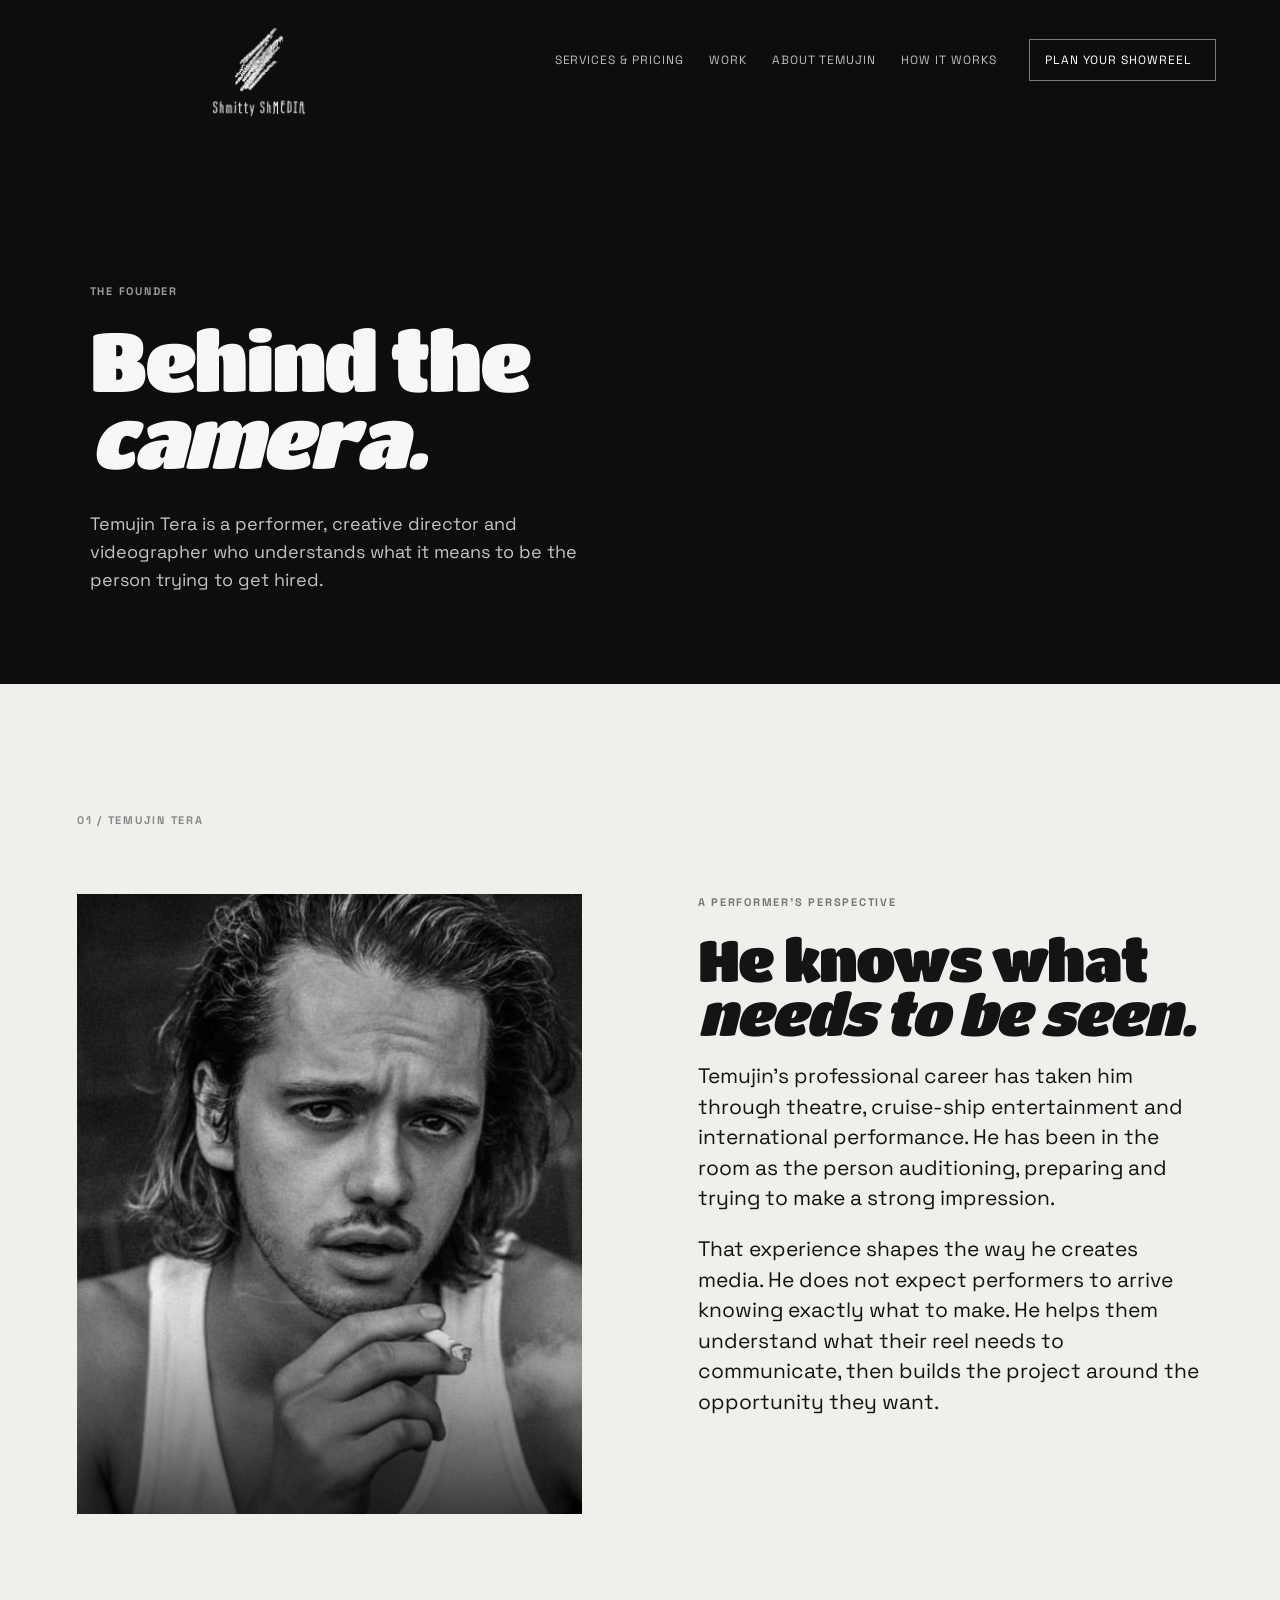
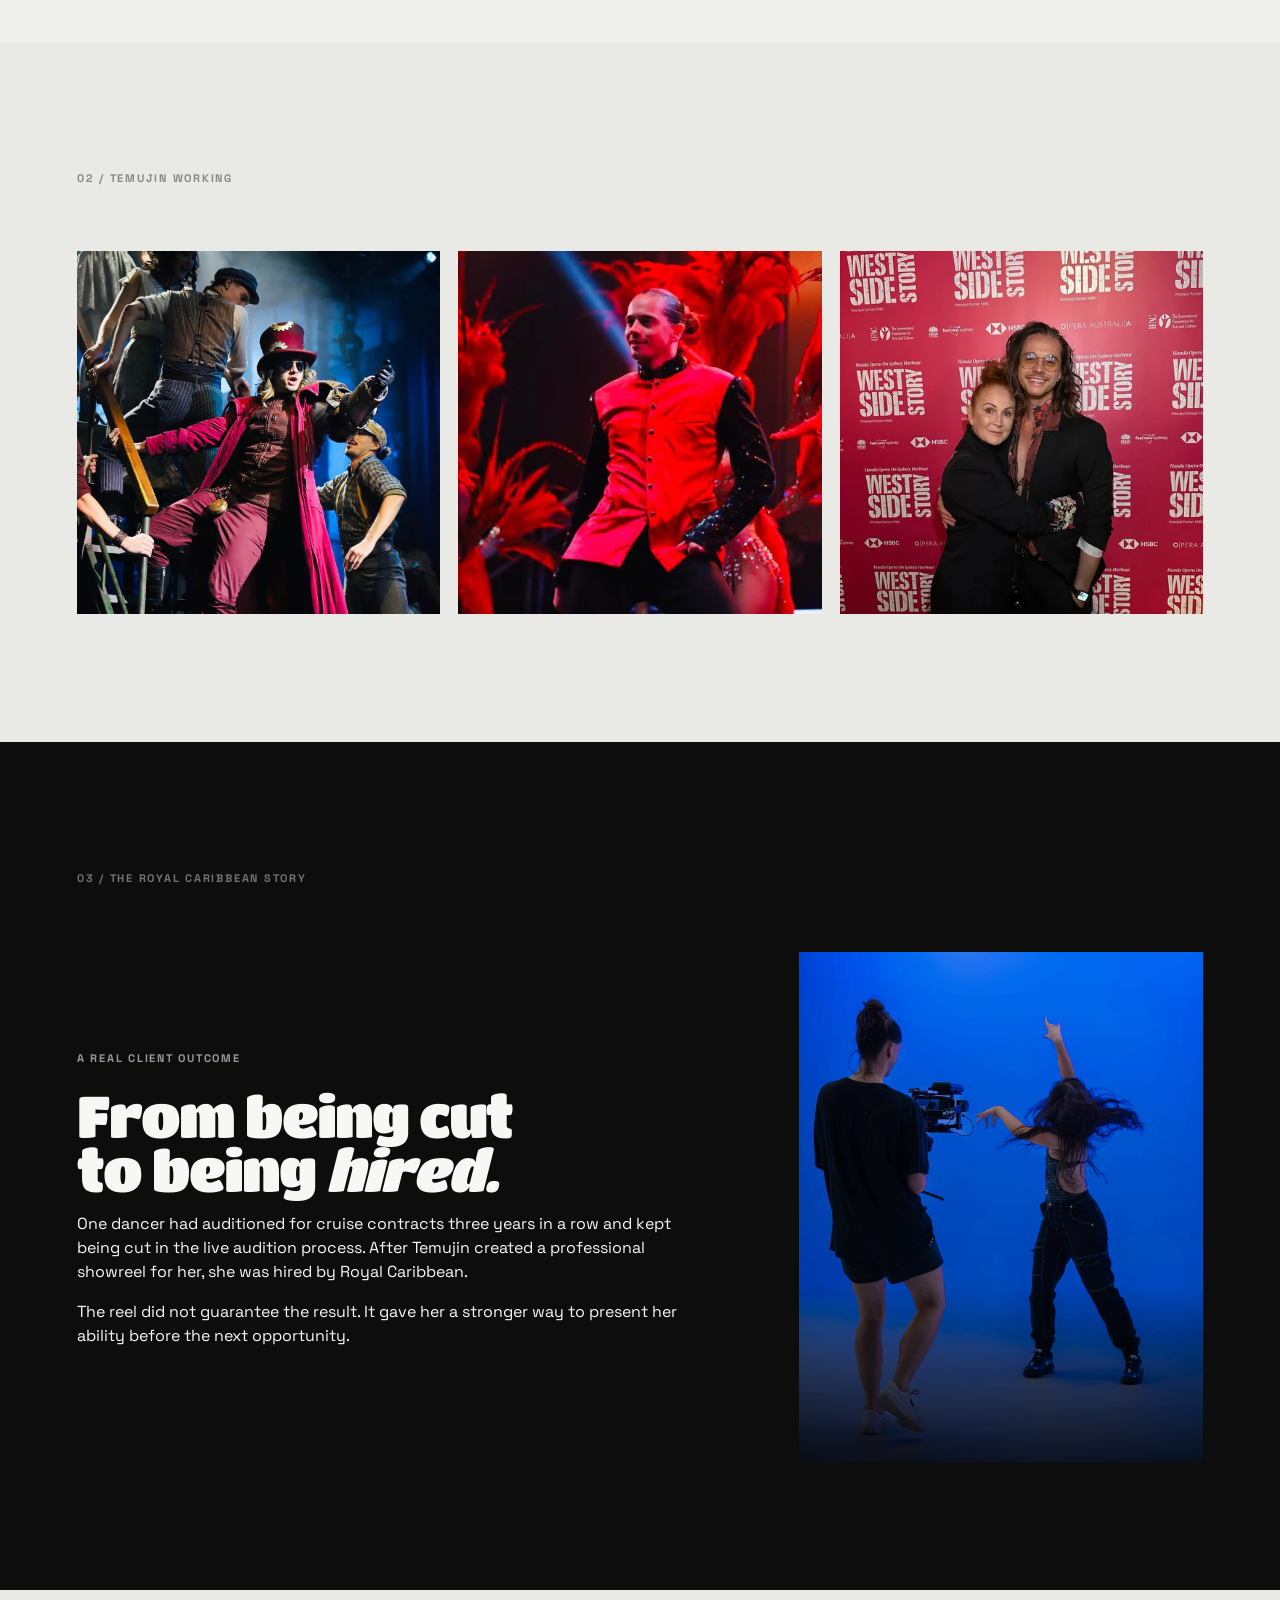
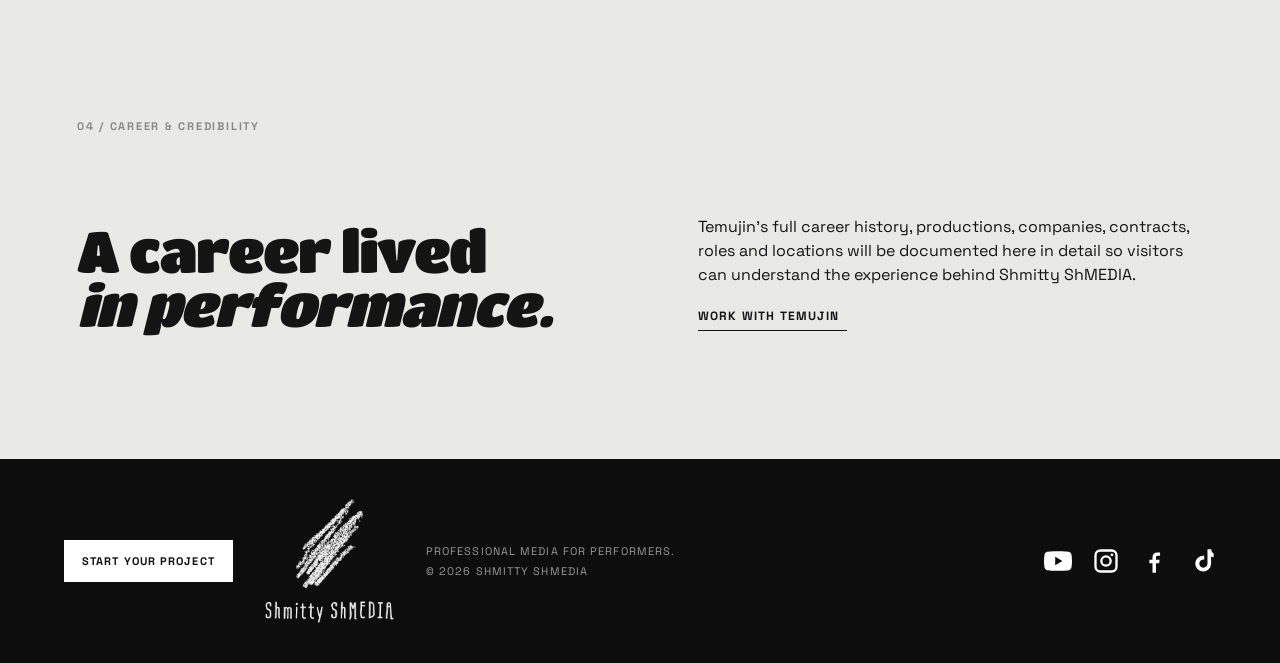
==== commit 9f418370: "Add About page working gallery" ====
--- a/about.html
+++ b/about.html
@@ -1 +1 @@
-<!doctype html><html lang="en"><head><meta charset="utf-8"><meta name="viewport" content="width=device-width, initial-scale=1"><title>About Temujin — Shmitty ShMEDIA</title><meta name="description" content="Meet Temujin Tera, performer, director and founder of Shmitty ShMEDIA."><link rel="preconnect" href="https://fonts.googleapis.com"><link rel="preconnect" href="https://fonts.gstatic.com" crossorigin><link href="https://fonts.googleapis.com/css2?family=Fraunces:opsz,wght@9..144,400;9..144,500;9..144,600&family=Space+Grotesk:wght@400;500;600;700&family=Titan+One&display=swap" rel="stylesheet"><link rel="stylesheet" href="styles.css"></head><body><header class="site-header"><a class="brand" href="index.html"><img src="assets/logo_transparent_background.png" alt="Shmitty ShMEDIA"></a><nav><a href="services.html">Services &amp; pricing</a><a href="work.html">Work</a><a href="about.html">About Temujin</a><a href="process.html">How it works</a></nav><a class="header-cta" href="enquire.html">Plan your showreel <span></span></a><button class="menu" aria-label="Open menu">☰</button></header><main><section class="page-hero dark-section"><p class="eyebrow">The founder</p><h1>Behind the<br><em>camera.</em></h1><p class="hero-dek">Temujin Tera is a performer, creative director and videographer who understands what it means to be the person trying to get hired.</p></section><section class="founder-story section"><div class="section-number">01 / TEMUJIN TERA</div><div class="story-grid"><div class="story-portrait temujin-portrait"></div><div><p class="eyebrow">A performer’s perspective</p><h2>He knows what<br><em>needs to be seen.</em></h2><p class="large-copy">Temujin’s professional career has taken him through theatre, cruise-ship entertainment and international performance. He has been in the room as the person auditioning, preparing and trying to make a strong impression.</p><p class="large-copy">That experience shapes the way he creates media. He does not expect performers to arrive knowing exactly what to make. He helps them understand what their reel needs to communicate, then builds the project around the opportunity they want.</p></div></div></section><section class="dark-section section" id="case-study"><div class="section-number">02 / THE ROYAL CARIBBEAN STORY</div><div class="case-grid"><div><p class="eyebrow">A real client outcome</p><h2>From being cut<br>to being <em>hired.</em></h2><p>One dancer had auditioned for cruise contracts three years in a row and kept being cut in the live audition process. After Temujin created a professional showreel for her, she was hired by Royal Caribbean.</p><p>The reel did not guarantee the result. It gave her a stronger way to present her ability before the next opportunity.</p></div><div class="case-image filming-image image-one"></div></div></section><section class="credits section"><div class="section-number">03 / CAREER &amp; CREDIBILITY</div><div class="credits-grid"><h2>A career lived<br><em>in performance.</em></h2><div><p>Temujin’s full career history, productions, companies, contracts, roles and locations will be documented here in detail so visitors can understand the experience behind Shmitty ShMEDIA.</p><a class="text-link" href="enquire.html">Work with Temujin <span></span></a></div></div></section></main><footer class="site-footer dark-section"><a class="footer-cta" href="enquire.html">Start your project</a><img src="assets/logo_transparent_background.png" alt="Shmitty ShMEDIA"><div class="footer-copy"><span>Professional media for performers.</span><span>© 2026 Shmitty ShMEDIA</span></div><div class="footer-socials"><div class="social-links" aria-label="Social links"><a href="https://www.youtube.com/@ShmittyShMEDIA" target="_blank" rel="noopener" aria-label="YouTube"><svg viewBox="0 0 24 24" aria-hidden="true"><path d="M23.5 6.2a3 3 0 0 0-2.1-2.1C19.5 3.6 12 3.6 12 3.6s-7.5 0-9.4.5A3 3 0 0 0 .5 6.2 31 31 0 0 0 0 12a31 31 0 0 0 .5 5.8 3 3 0 0 0 2.1 2.1c1.9.5 9.4.5 9.4.5s7.5 0 9.4-.5a3 3 0 0 0 2.1-2.1A31 31 0 0 0 24 12a31 31 0 0 0-.5-5.8ZM9.6 15.6V8.4L15.8 12l-6.2 3.6Z"/></svg></a><a href="https://www.instagram.com/shmittyshmedia/" target="_blank" rel="noopener" aria-label="Instagram"><svg viewBox="0 0 24 24" aria-hidden="true"><path d="M7.2 2h9.6A5.2 5.2 0 0 1 22 7.2v9.6a5.2 5.2 0 0 1-5.2 5.2H7.2A5.2 5.2 0 0 1 2 16.8V7.2A5.2 5.2 0 0 1 7.2 2Zm0 2A3.2 3.2 0 0 0 4 7.2v9.6A3.2 3.2 0 0 0 7.2 20h9.6a3.2 3.2 0 0 0 3.2-3.2V7.2A3.2 3.2 0 0 0 16.8 4H7.2Zm9.9 1.5a1.2 1.2 0 1 1 0 2.4 1.2 1.2 0 0 1 0-2.4ZM12 7a5 5 0 1 1 0 10 5 5 0 0 1 0-10Zm0 2a3 3 0 1 0 0 6 3 3 0 0 0 0-6Z"/></svg></a><a href="https://www.facebook.com/ShmittyShMEDIA/" target="_blank" rel="noopener" aria-label="Facebook"><svg viewBox="0 0 24 24" aria-hidden="true"><path d="M13.7 22v-8h2.7l.4-3h-3.1V9.1c0-.9.3-1.6 1.7-1.6h1.8V4.8c-.3 0-1.3-.1-2.4-.1-2.4 0-4.1 1.5-4.1 4.2V11H8v3h2.7v8h3Z"/></svg></a><a href="https://www.tiktok.com/@shmittyshmedia" target="_blank" rel="noopener" aria-label="TikTok"><svg viewBox="0 0 24 24" aria-hidden="true"><path d="M16.7 2h3.1c.2 1.5 1 2.8 2.2 3.6v3.1a8.3 8.3 0 0 1-2.2-.6v6.1a6.8 6.8 0 1 1-5.9-6.7v3.3a3.5 3.5 0 1 0 2.8 3.4V2Z"/></svg></a></div></div></footer><script src="script.js"></script></body></html>
+<!doctype html><html lang="en"><head><meta charset="utf-8"><meta name="viewport" content="width=device-width, initial-scale=1"><title>About Temujin — Shmitty ShMEDIA</title><meta name="description" content="Meet Temujin Tera, performer, director and founder of Shmitty ShMEDIA."><link rel="preconnect" href="https://fonts.googleapis.com"><link rel="preconnect" href="https://fonts.gstatic.com" crossorigin><link href="https://fonts.googleapis.com/css2?family=Fraunces:opsz,wght@9..144,400;9..144,500;9..144,600&family=Space+Grotesk:wght@400;500;600;700&family=Titan+One&display=swap" rel="stylesheet"><link rel="stylesheet" href="styles.css"></head><body><header class="site-header"><a class="brand" href="index.html"><img src="assets/logo_transparent_background.png" alt="Shmitty ShMEDIA"></a><nav><a href="services.html">Services &amp; pricing</a><a href="work.html">Work</a><a href="about.html">About Temujin</a><a href="process.html">How it works</a></nav><a class="header-cta" href="enquire.html">Plan your showreel <span></span></a><button class="menu" aria-label="Open menu">☰</button></header><main><section class="page-hero dark-section"><p class="eyebrow">The founder</p><h1>Behind the<br><em>camera.</em></h1><p class="hero-dek">Temujin Tera is a performer, creative director and videographer who understands what it means to be the person trying to get hired.</p></section><section class="founder-story section"><div class="section-number">01 / TEMUJIN TERA</div><div class="story-grid"><div class="story-portrait temujin-portrait"></div><div><p class="eyebrow">A performer’s perspective</p><h2>He knows what<br><em>needs to be seen.</em></h2><p class="large-copy">Temujin’s professional career has taken him through theatre, cruise-ship entertainment and international performance. He has been in the room as the person auditioning, preparing and trying to make a strong impression.</p><p class="large-copy">That experience shapes the way he creates media. He does not expect performers to arrive knowing exactly what to make. He helps them understand what their reel needs to communicate, then builds the project around the opportunity they want.</p></div></div></section><section class="working-gallery section"><div class="section-number">02 / TEMUJIN WORKING</div><div class="about-gallery"><button class="about-gallery-item" type="button" data-full="assets/temujin-working-01.jpg" aria-label="Enlarge image"><img src="assets/temujin-working-01.jpg" alt="Temujin performing on stage"></button><button class="about-gallery-item" type="button" data-full="assets/temujin-working-02.jpg" aria-label="Enlarge image"><img src="assets/temujin-working-02.jpg" alt="Temujin performing on stage"></button><button class="about-gallery-item" type="button" data-full="assets/temujin-working-03.webp" aria-label="Enlarge image"><img src="assets/temujin-working-03.webp" alt="Temujin at a professional event"></button></div><dialog class="image-lightbox" aria-label="Expanded gallery image"><button class="lightbox-close" type="button" aria-label="Close image">×</button><img src="" alt=""></dialog></section><section class="dark-section section" id="case-study"><div class="section-number">03 / THE ROYAL CARIBBEAN STORY</div><div class="case-grid"><div><p class="eyebrow">A real client outcome</p><h2>From being cut<br>to being <em>hired.</em></h2><p>One dancer had auditioned for cruise contracts three years in a row and kept being cut in the live audition process. After Temujin created a professional showreel for her, she was hired by Royal Caribbean.</p><p>The reel did not guarantee the result. It gave her a stronger way to present her ability before the next opportunity.</p></div><div class="case-image filming-image image-one"></div></div></section><section class="credits section"><div class="section-number">04 / CAREER &amp; CREDIBILITY</div><div class="credits-grid"><h2>A career lived<br><em>in performance.</em></h2><div><p>Temujin’s full career history, productions, companies, contracts, roles and locations will be documented here in detail so visitors can understand the experience behind Shmitty ShMEDIA.</p><a class="text-link" href="enquire.html">Work with Temujin <span></span></a></div></div></section></main><footer class="site-footer dark-section"><a class="footer-cta" href="enquire.html">Start your project</a><img src="assets/logo_transparent_background.png" alt="Shmitty ShMEDIA"><div class="footer-copy"><span>Professional media for performers.</span><span>© 2026 Shmitty ShMEDIA</span></div><div class="footer-socials"><div class="social-links" aria-label="Social links"><a href="https://www.youtube.com/@ShmittyShMEDIA" target="_blank" rel="noopener" aria-label="YouTube"><svg viewBox="0 0 24 24" aria-hidden="true"><path d="M23.5 6.2a3 3 0 0 0-2.1-2.1C19.5 3.6 12 3.6 12 3.6s-7.5 0-9.4.5A3 3 0 0 0 .5 6.2 31 31 0 0 0 0 12a31 31 0 0 0 .5 5.8 3 3 0 0 0 2.1 2.1c1.9.5 9.4.5 9.4.5s7.5 0 9.4-.5a3 3 0 0 0 2.1-2.1A31 31 0 0 0 24 12a31 31 0 0 0-.5-5.8ZM9.6 15.6V8.4L15.8 12l-6.2 3.6Z"/></svg></a><a href="https://www.instagram.com/shmittyshmedia/" target="_blank" rel="noopener" aria-label="Instagram"><svg viewBox="0 0 24 24" aria-hidden="true"><path d="M7.2 2h9.6A5.2 5.2 0 0 1 22 7.2v9.6a5.2 5.2 0 0 1-5.2 5.2H7.2A5.2 5.2 0 0 1 2 16.8V7.2A5.2 5.2 0 0 1 7.2 2Zm0 2A3.2 3.2 0 0 0 4 7.2v9.6A3.2 3.2 0 0 0 7.2 20h9.6a3.2 3.2 0 0 0 3.2-3.2V7.2A3.2 3.2 0 0 0 16.8 4H7.2Zm9.9 1.5a1.2 1.2 0 1 1 0 2.4 1.2 1.2 0 0 1 0-2.4ZM12 7a5 5 0 1 1 0 10 5 5 0 0 1 0-10Zm0 2a3 3 0 1 0 0 6 3 3 0 0 0 0-6Z"/></svg></a><a href="https://www.facebook.com/ShmittyShMEDIA/" target="_blank" rel="noopener" aria-label="Facebook"><svg viewBox="0 0 24 24" aria-hidden="true"><path d="M13.7 22v-8h2.7l.4-3h-3.1V9.1c0-.9.3-1.6 1.7-1.6h1.8V4.8c-.3 0-1.3-.1-2.4-.1-2.4 0-4.1 1.5-4.1 4.2V11H8v3h2.7v8h3Z"/></svg></a><a href="https://www.tiktok.com/@shmittyshmedia" target="_blank" rel="noopener" aria-label="TikTok"><svg viewBox="0 0 24 24" aria-hidden="true"><path d="M16.7 2h3.1c.2 1.5 1 2.8 2.2 3.6v3.1a8.3 8.3 0 0 1-2.2-.6v6.1a6.8 6.8 0 1 1-5.9-6.7v3.3a3.5 3.5 0 1 0 2.8 3.4V2Z"/></svg></a></div></div></footer><script src="script.js"></script></body></html>
--- a/styles.css
+++ b/styles.css
@@ -10,3 +10,6 @@
 @media(max-width:850px){.brand{height:78px}.brand img{width:308px;max-height:78px;transform:translateY(8px)}}
 
 .social-strip{margin-top:32px;display:flex;align-items:center;justify-content:center;width:100%;gap:22px;color:#fff;font-size:10px;text-transform:uppercase;letter-spacing:.14em}.social-links{display:flex;gap:24px;align-items:center;justify-content:center}.social-links a{width:34px;height:34px;display:grid;place-items:center;color:#fff;transition:color .2s,transform .2s}.social-links svg{width:100%;height:100%;fill:currentColor;display:block}.social-links a:hover{color:#fff;transform:translateY(-2px)}.footer-socials{display:flex;align-items:center;justify-content:flex-end;color:#fff}.footer-socials .social-links{display:flex;flex-direction:row;align-items:center;justify-content:flex-end;gap:20px;color:#fff}.footer-socials .social-links a{width:28px;height:28px}.footer-socials .social-links a:hover{color:#aaa}@media(max-width:850px){.hero-cta-stack{align-items:flex-start}.actions{justify-content:flex-start}.social-strip{align-items:center;justify-content:center;gap:10px;margin-top:28px}.site-footer{grid-template-columns:1fr;align-items:flex-start}.site-footer .footer-cta{order:1}.site-footer img{order:2}.site-footer .footer-copy{order:3}.footer-socials{order:4;justify-content:flex-start}.footer-socials .social-links{justify-content:flex-start}}
+
+
+.working-gallery{background:#e9e9e5}.about-gallery{display:grid;grid-template-columns:repeat(3,minmax(0,1fr));gap:18px}.about-gallery-item{appearance:none;border:0;padding:0;background:#111;aspect-ratio:1/1;overflow:hidden;cursor:pointer}.about-gallery-item img{width:100%;height:100%;display:block;object-fit:cover;transition:transform .25s ease}.about-gallery-item:hover img{transform:scale(1.04)}.image-lightbox{width:min(900px,calc(100vw - 36px));max-height:88vh;padding:0;border:0;background:transparent}.image-lightbox::backdrop{background:rgba(0,0,0,.82)}.image-lightbox img{width:100%;max-height:88vh;display:block;object-fit:contain;background:#111}.lightbox-close{position:absolute;top:10px;right:10px;width:36px;height:36px;border:0;background:#fff;color:#111;font-size:24px;line-height:1;cursor:pointer}@media(max-width:850px){.about-gallery{grid-template-columns:repeat(3,1fr);gap:8px}.lightbox-close{top:8px;right:8px}}
